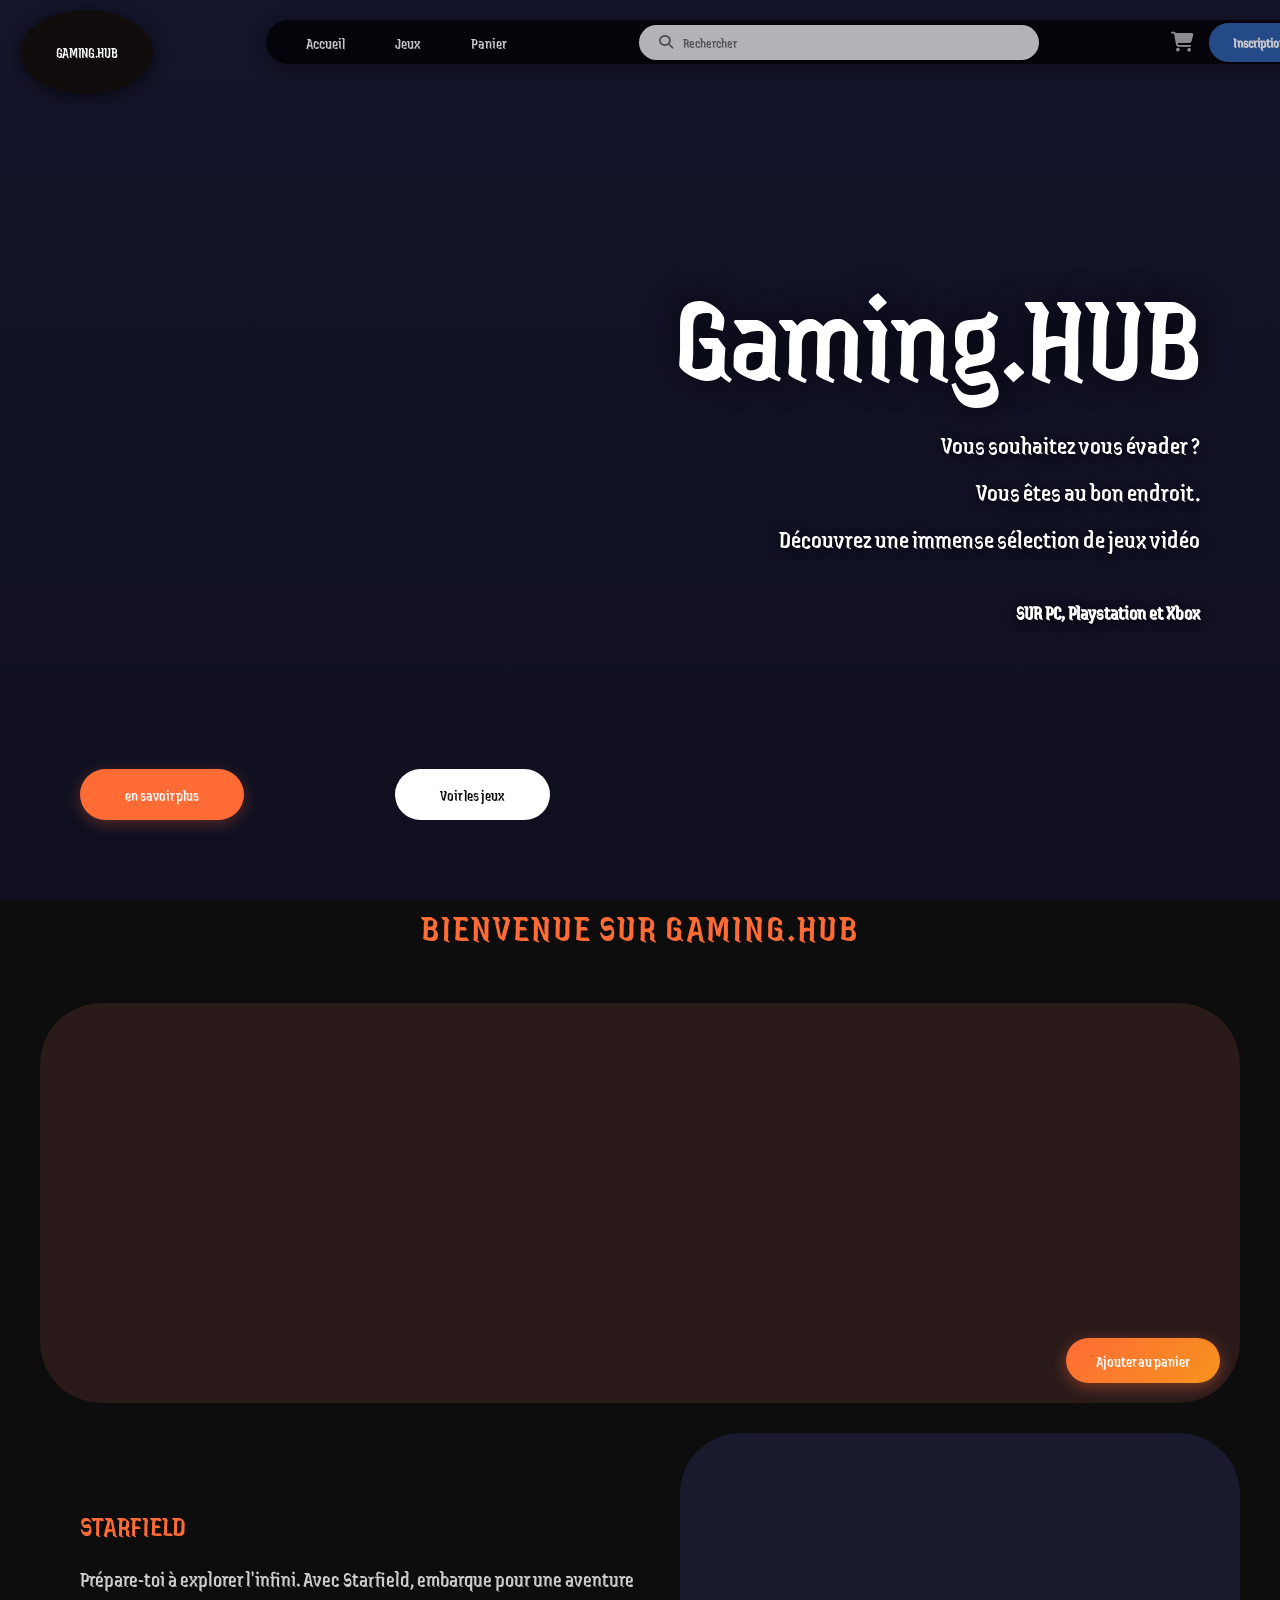
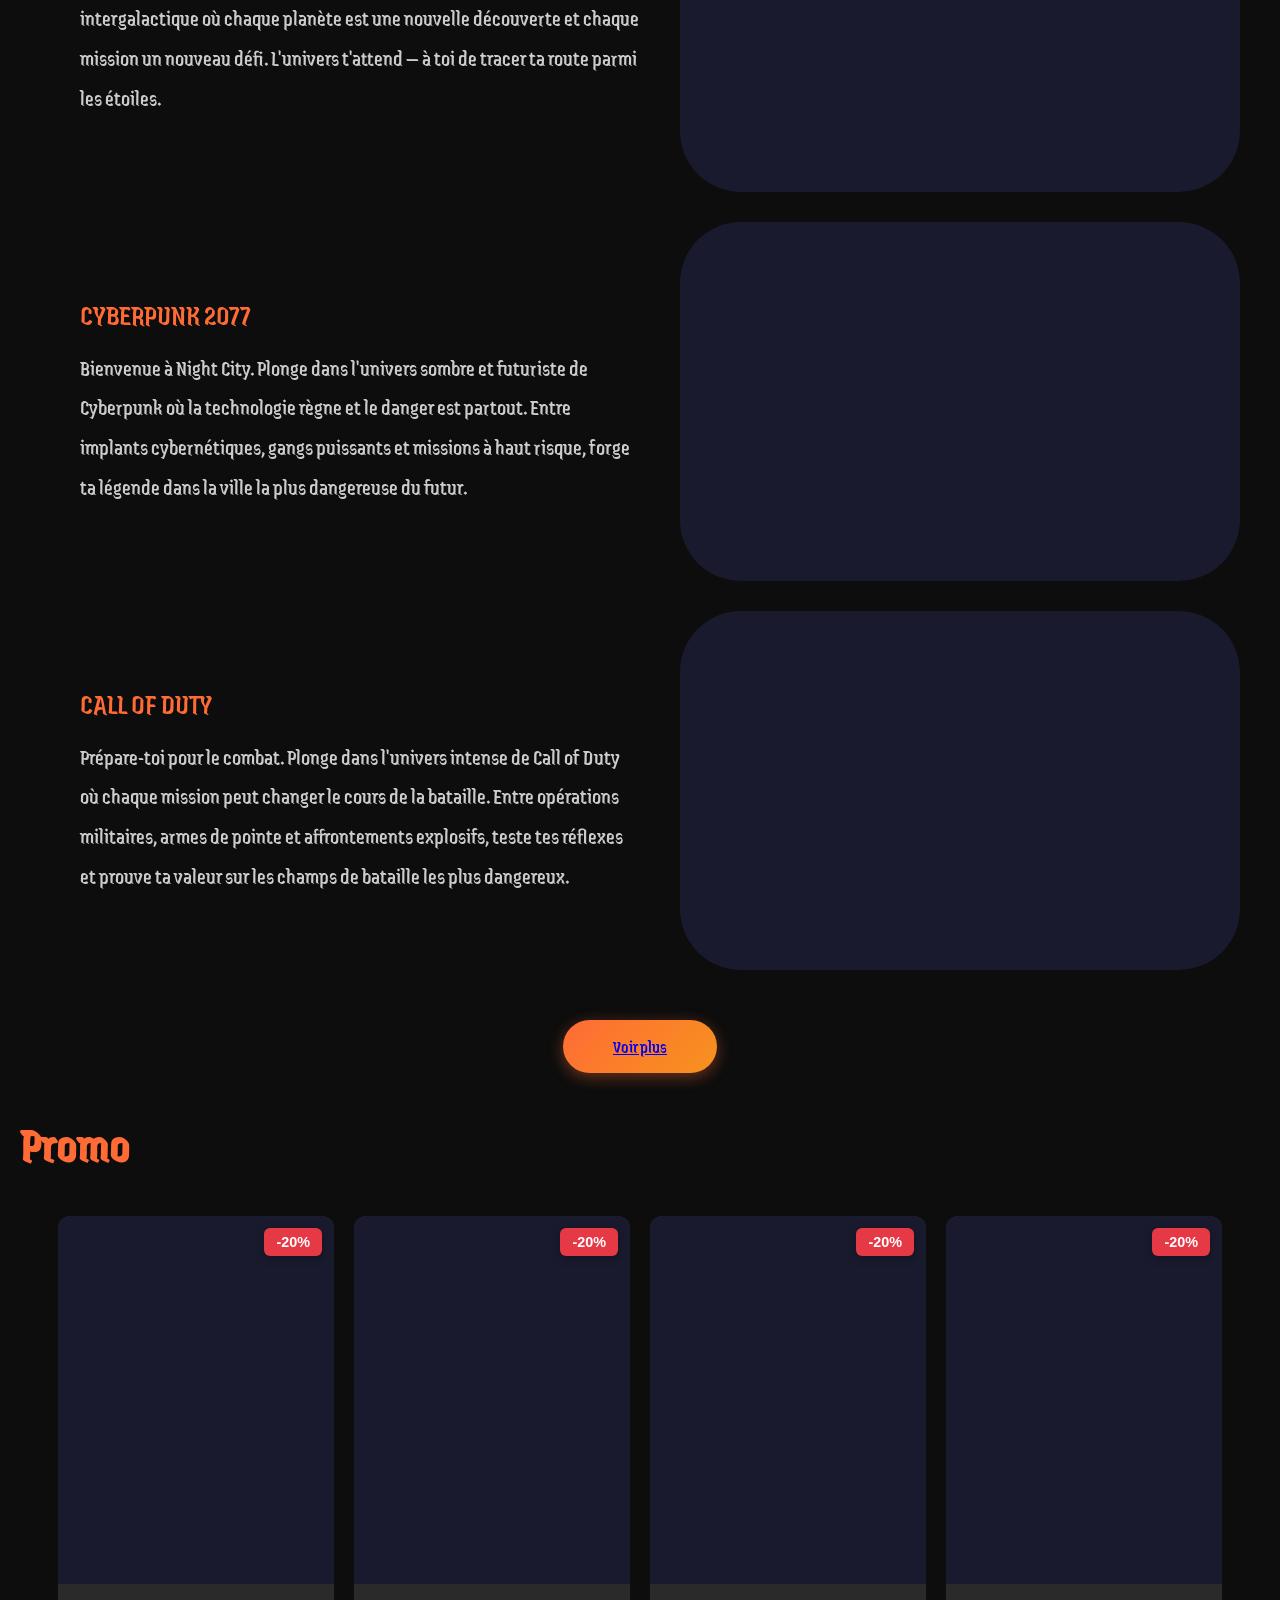
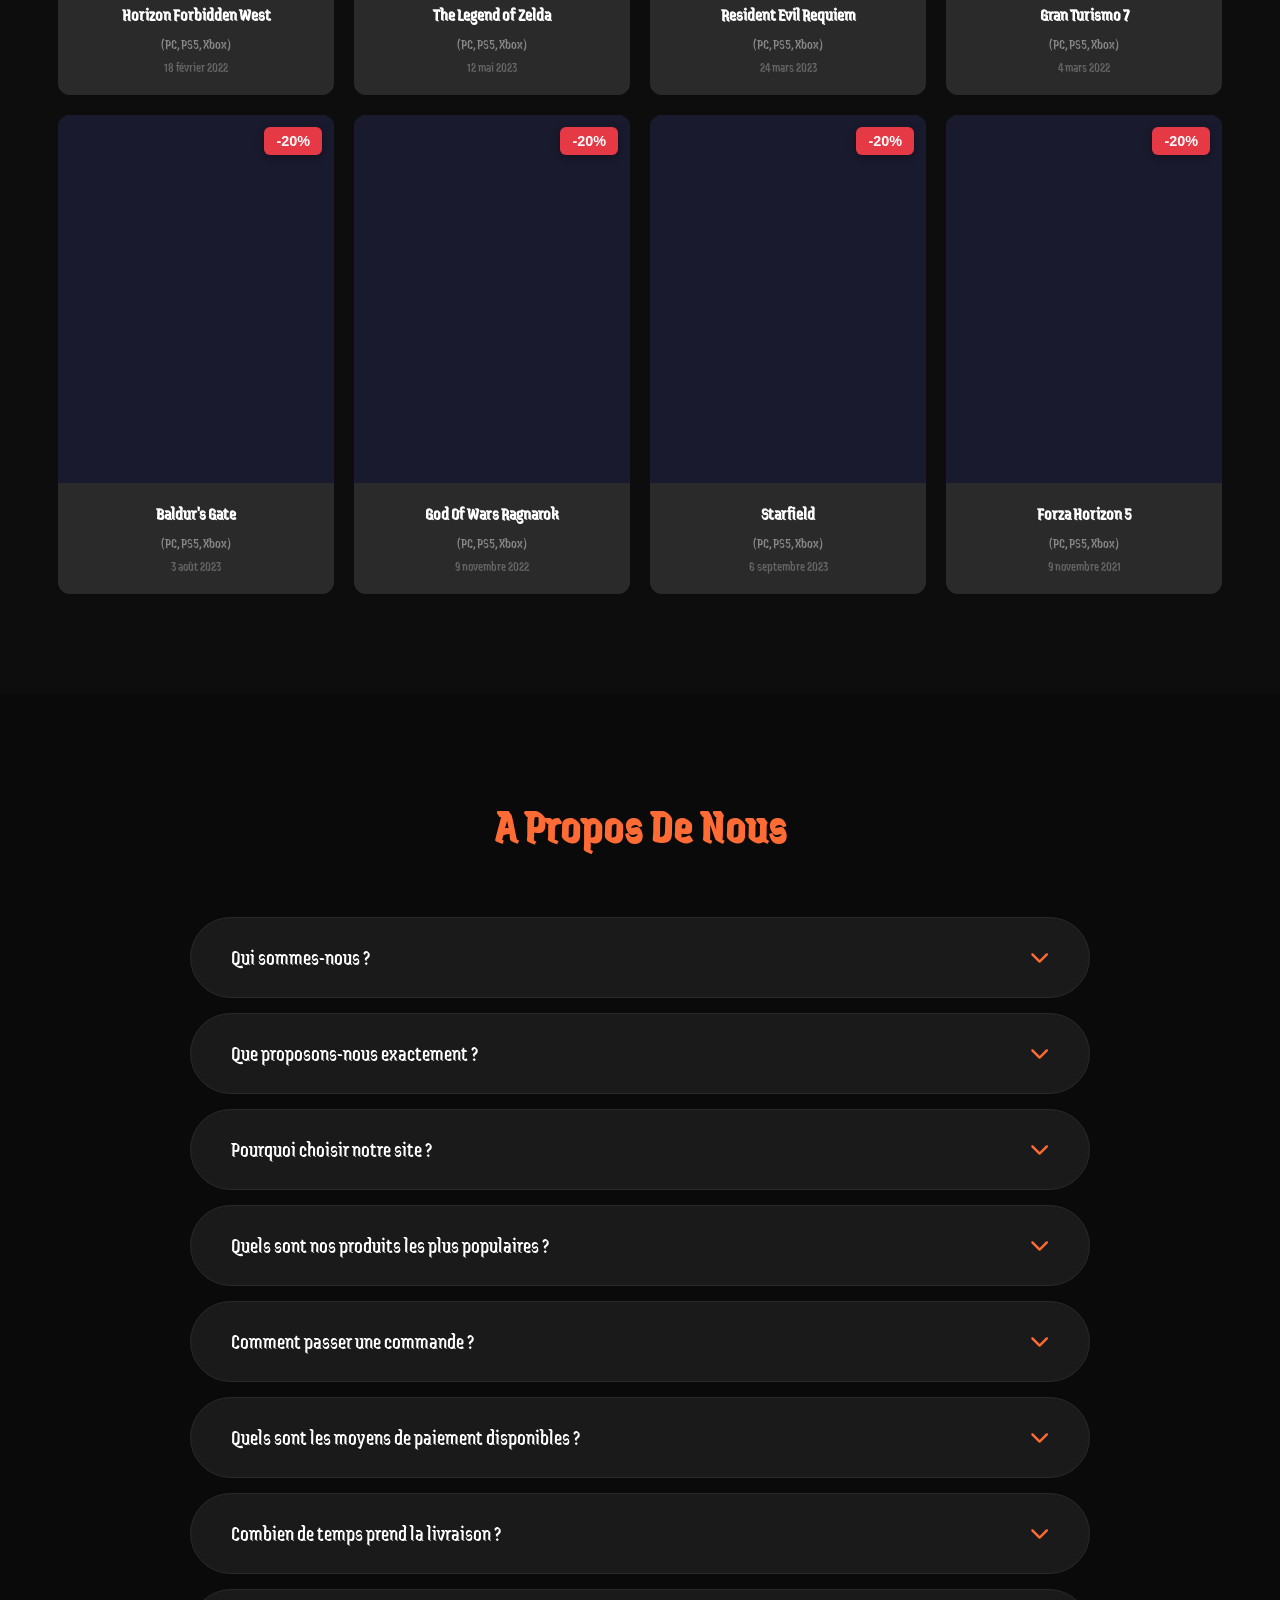
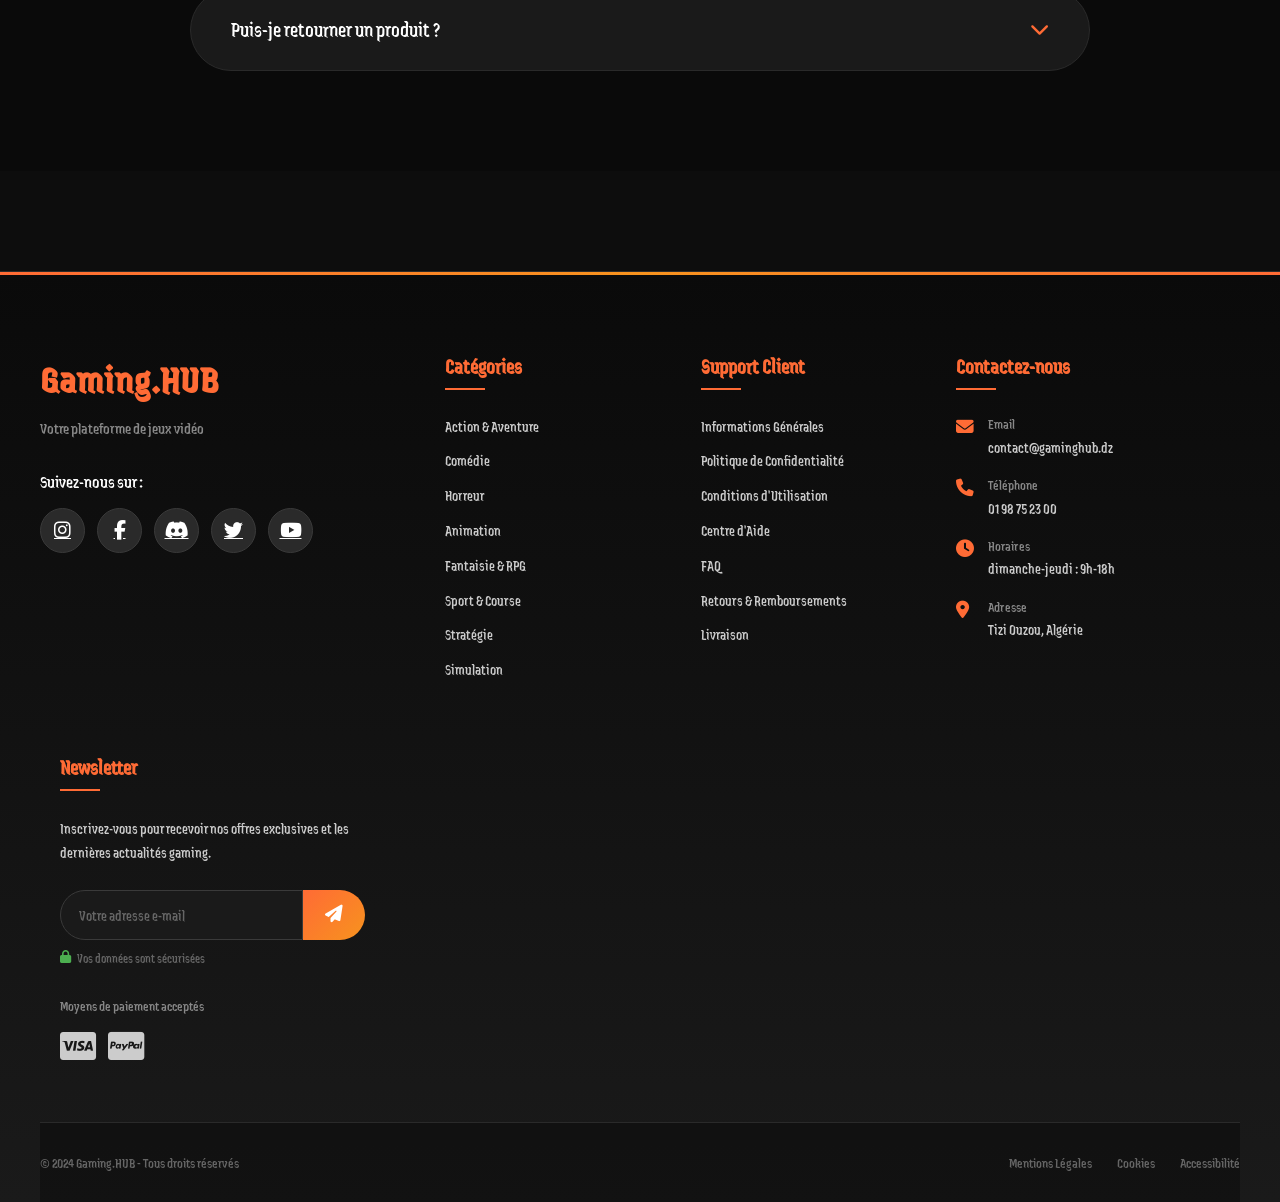
==== index.html @ 9caa6f16 "full ux design" ====
<!DOCTYPE html>
<html lang="fr">
<head>
    <meta charset="UTF-8">
    <meta name="viewport" content="width=device-width, initial-scale=1.0">
    <title>Gaming.HUB - Votre plateforme de jeux vidéo</title>
    <link rel="stylesheet" href="style/main.css">
    <link href="https://fonts.googleapis.com/css2?family=Poppins:wght@400;500;600;700&display=swap" rel="stylesheet">
    <link rel="stylesheet" href="https://cdnjs.cloudflare.com/ajax/libs/font-awesome/6.4.0/css/all.min.css">
    <link href="https://fonts.googleapis.com/css2?family=Jaini+Purva&display=swap" rel="stylesheet">
</head>
<body>

    <!-- ══ MOBILE ONLY ══ -->
    <div class="mobile-topbar">
        <div class="mob-logo">Gaming.HUB</div>
        <div class="mob-icons">
            <i class="fas fa-search" id="mob-search-toggle"></i>
            <i class="fas fa-shopping-cart" onclick="window.location.href='./content/panier.html'"></i>
            <i class="fas fa-bars" id="mob-menu-toggle"></i>
        </div>
    </div>

    <div class="mobile-search-bar" id="mobileSearchBar">
        <i class="fas fa-search"></i>
        <input type="text" placeholder="Rechercher un jeu...">
    </div>

    <div class="mob-menu-overlay" id="mobMenuOverlay"></div>
    <div class="mob-menu-drawer" id="mobMenuDrawer">
        <div class="mob-menu-header">
            <span class="mob-menu-logo">Gaming.HUB</span>
            <i class="fas fa-times" id="mob-menu-close"></i>
        </div>
        <nav class="mob-menu-nav">
            <a href="#" class="mob-menu-link active"><i class="fas fa-home"></i> Accueil</a>
            <a href="./content/jeux.html" class="mob-menu-link"><i class="fas fa-gamepad"></i> Jeux</a>
            <a href="./content/panier.html" class="mob-menu-link"><i class="fas fa-shopping-bag"></i> Panier</a>
            <div class="mob-menu-divider"></div>
            <a href="./content/connexion.html" class="mob-menu-link"><i class="fas fa-sign-in-alt"></i> Connexion</a>
            <a href="./content/inscription.html" class="mob-menu-link mob-menu-link-highlight"><i class="fas fa-user-plus"></i> Inscription</a>
        </nav>
    </div>

    <div class="mobile-bottom-bar">
        <a href="#" class="mob-tab-item active"><i class="fas fa-home"></i><span>Accueil</span></a>
        <a href="./content/jeux.html" class="mob-tab-item"><i class="fas fa-gamepad"></i><span>Jeux</span></a>
        <a href="./content/panier.html" class="mob-tab-item" style="position:relative">
            <i class="fas fa-shopping-bag"></i><div class="mob-dot"></div><span>Panier</span>
        </a>
        <a href="./content/connexion.html" class="mob-tab-item"><i class="fas fa-user"></i><span>Profil</span></a>
    </div>
    <!-- ══ FIN MOBILE ONLY ══ -->

    <!-- ══ DESKTOP (inchangé) ══ -->
    <div class="logo-circle"><span>GAMING.HUB</span></div>

    <header class="header">
        <nav class="navbar">
            <ul class="nav-links">
                <li><a href="#" class="active">Accueil</a></li>
                <li><a href="./content/jeux.html">Jeux</a></li>
                <li><a href="./content/panier.html">Panier</a></li>
            </ul>
            <div class="search-bar">
                <i class="fas fa-search"></i>
                <input type="text" placeholder="Rechercher">
            </div>
            <div class="auth-buttons">
                <i class="fas fa-shopping-cart cart-icon"></i>
                <a href="./content/inscription.html" class="btn-inscription">Inscription</a>
                <a href="./content/connexion.html" class="btn-connexion">Connexion</a>
            </div>
        </nav>
    </header>

    <!-- Hero — structure desktop inchangée, mobile géré par CSS -->
    <section class="hero">
        <div class="hero-background"></div>
        <div class="hero-overlay"></div>
        <div class="hero-content-wrapper">
            <!-- Desktop : boutons en bas à gauche -->
            <div class="hero-buttons">
                <a href="#games" class="btn-primary">en savoir plus</a>
                <a href="./content/jeux.html" class="btn-secondary">Voir les jeux</a>
            </div>
            <!-- Desktop : texte à droite -->
            <div class="hero-text-content">
                <h1 class="hero-title">Gaming.HUB</h1>
                <p class="hero-text">
                    Vous souhaitez vous évader ?<br>
                    Vous êtes au bon endroit.<br>
                    Découvrez une immense sélection de jeux vidéo<br>
                    <strong>SUR PC, Playstation et Xbox</strong>
                </p>
            </div>
        </div>
    </section>

    <!-- Section jeux featured -->
    <div class="container" id="games">
        <header><h1 class="welcome-title">Bienvenue sur Gaming.HUB</h1></header>

        <!-- Cards scroll mobile -->
        <div class="mob-games-scroll">
            <div class="mob-game-card" onclick="window.location.href='./content/jeux.html'">
                <div class="mob-game-img" data-game="rdr2"></div>
                <div class="mob-game-info">
                    <div class="mob-game-title">Red Dead II</div>
                    <div class="mob-game-meta">Action · Aventure</div>
                    <button class="mob-game-btn">+ Panier</button>
                </div>
            </div>
            <div class="mob-game-card" onclick="window.location.href='./content/jeux.html'">
                <div class="mob-game-img" data-game="starfield"></div>
                <div class="mob-game-info">
                    <div class="mob-game-title">Starfield</div>
                    <div class="mob-game-meta">RPG · Exploration</div>
                    <button class="mob-game-btn">+ Panier</button>
                </div>
            </div>
            <div class="mob-game-card" onclick="window.location.href='./content/jeux.html'">
                <div class="mob-game-img" data-game="cyberpunk"></div>
                <div class="mob-game-info">
                    <div class="mob-game-title">Cyberpunk 2077</div>
                    <div class="mob-game-meta">Action · RPG</div>
                    <button class="mob-game-btn">+ Panier</button>
                </div>
            </div>
            <div class="mob-game-card" onclick="window.location.href='./content/jeux.html'">
                <div class="mob-game-img" data-game="cod"></div>
                <div class="mob-game-info">
                    <div class="mob-game-title">Call of Duty</div>
                    <div class="mob-game-meta">FPS · Action</div>
                    <button class="mob-game-btn">+ Panier</button>
                </div>
            </div>
        </div>

        <!-- Cards desktop (inchangées) -->
        <main class="games-grid">
            <article class="game-card featured" data-game="rdr2">
                <div class="game-image" style="background: linear-gradient(135deg, #8B0000, #FF6B35); min-height: 400px;">
                    <div style="display:flex;align-items:center;justify-content:center;height:100%;color:white;font-size:24px;font-weight:bold;text-align:center;padding:20px;"></div>
                </div>
                <div class="game-overlay">
                    <button class="btn-panier">Ajouter au panier</button>
                </div>
            </article>
            <article class="game-card" data-game="starfield">
                <div class="bg-layer"></div>
                <div class="game-text-box">
                    <h2 class="game-title">Starfield</h2>
                    <p class="game-description">Prépare-toi à explorer l'infini. Avec Starfield, embarque pour une aventure intergalactique où chaque planète est une nouvelle découverte et chaque mission un nouveau défi. L'univers t'attend — à toi de tracer ta route parmi les étoiles.</p>
                </div>
                <div class="game-image"></div>
            </article>
            <article class="game-card reverse" data-game="cyberpunk">
                <div class="bg-layer"></div>
                <div class="game-image"></div>
                <div class="game-text-box">
                    <h2 class="game-title">CYBERPUNK 2077</h2>
                    <p class="game-description">Bienvenue à Night City. Plonge dans l'univers sombre et futuriste de Cyberpunk où la technologie règne et le danger est partout. Entre implants cybernétiques, gangs puissants et missions à haut risque, forge ta légende dans la ville la plus dangereuse du futur.</p>
                </div>
            </article>
            <article class="game-card" data-game="cod">
                <div class="bg-layer"></div>
                <div class="game-text-box">
                    <h2 class="game-title">CALL OF DUTY</h2>
                    <p class="game-description">Prépare-toi pour le combat. Plonge dans l'univers intense de Call of Duty où chaque mission peut changer le cours de la bataille. Entre opérations militaires, armes de pointe et affrontements explosifs, teste tes réflexes et prouve ta valeur sur les champs de bataille les plus dangereux.</p>
                </div>
                <div class="game-image"></div>
            </article>
        </main>

        <div class="see-more">
            <button class="btn-voir-plus"><a href="./content/jeux.html">Voir plus</a></button>
        </div>
    </div>

    <section class="promo-section">
        <h2 class="promo-title">Promo</h2>
        <div class="promo-grid">
            <div class="promo-card" data-promo="horizon">
                <div class="discount-badge">-20%</div>
                <div class="game-cover"></div>
                <div class="game-info"><h3 class="game-title">Horizon Forbidden West</h3><p class="game-platforms">(PC, PS5, Xbox)</p><p class="game-date">18 février 2022</p></div>
            </div>
            <div class="promo-card" data-promo="zelda">
                <div class="discount-badge">-20%</div>
                <div class="game-cover"></div>
                <div class="game-info"><h3 class="game-title">The Legend of Zelda</h3><p class="game-platforms">(PC, PS5, Xbox)</p><p class="game-date">12 mai 2023</p></div>
            </div>
            <div class="promo-card" data-promo="re">
                <div class="discount-badge">-20%</div>
                <div class="game-cover"></div>
                <div class="game-info"><h3 class="game-title">Resident Evil Requiem</h3><p class="game-platforms">(PC, PS5, Xbox)</p><p class="game-date">24 mars 2023</p></div>
            </div>
            <div class="promo-card" data-promo="gt7">
                <div class="discount-badge">-20%</div>
                <div class="game-cover"></div>
                <div class="game-info"><h3 class="game-title">Gran Turismo 7</h3><p class="game-platforms">(PC, PS5, Xbox)</p><p class="game-date">4 mars 2022</p></div>
            </div>
            <div class="promo-card" data-promo="baldurs">
                <div class="discount-badge">-20%</div>
                <div class="game-cover"></div>
                <div class="game-info"><h3 class="game-title">Baldur's Gate</h3><p class="game-platforms">(PC, PS5, Xbox)</p><p class="game-date">3 août 2023</p></div>
            </div>
            <div class="promo-card" data-promo="gow">
                <div class="discount-badge">-20%</div>
                <div class="game-cover"></div>
                <div class="game-info"><h3 class="game-title">God Of Wars Ragnarok</h3><p class="game-platforms">(PC, PS5, Xbox)</p><p class="game-date">9 novembre 2022</p></div>
            </div>
            <div class="promo-card" data-promo="starfield2">
                <div class="discount-badge">-20%</div>
                <div class="game-cover"></div>
                <div class="game-info"><h3 class="game-title">Starfield</h3><p class="game-platforms">(PC, PS5, Xbox)</p><p class="game-date">6 septembre 2023</p></div>
            </div>
            <div class="promo-card" data-promo="forza">
                <div class="discount-badge">-20%</div>
                <div class="game-cover"></div>
                <div class="game-info"><h3 class="game-title">Forza Horizon 5</h3><p class="game-platforms">(PC, PS5, Xbox)</p><p class="game-date">9 novembre 2021</p></div>
            </div>
        </div>
    </section>

    <section class="about-section">
        <div class="container">
            <h2 class="about-title">A Propos De Nous</h2>
            <div class="faq-container">
                <div class="faq-item">
                    <div class="faq-question" onclick="toggleFaq(this)"><span>Qui sommes-nous ?</span><i class="fas fa-chevron-down"></i></div>
                    <div class="faq-answer"><p>Gaming.HUB est une plateforme de référence dédiée aux passionnés de jeux vidéo. Fondée en 2020, notre équipe d'experts sélectionne pour vous les meilleurs jeux. Nous nous engageons à vous offrir une expérience d'achat exceptionnelle avec des prix compétitifs et un service client réactif.</p></div>
                </div>
                <div class="faq-item">
                    <div class="faq-question" onclick="toggleFaq(this)"><span>Que proposons-nous exactement ?</span><i class="fas fa-chevron-down"></i></div>
                    <div class="faq-answer"><p>Nous proposons une large gamme de produits gaming : jeux vidéo pour toutes les plateformes (PC, PlayStation, Xbox). Notre catalogue est mis à jour régulièrement avec les dernières sorties.</p></div>
                </div>
                <div class="faq-item">
                    <div class="faq-question" onclick="toggleFaq(this)"><span>Pourquoi choisir notre site ?</span><i class="fas fa-chevron-down"></i></div>
                    <div class="faq-answer"><p>Choisir Gaming.HUB, c'est opter pour : des prix compétitifs avec des promotions régulières, une livraison rapide et sécurisée, un service client disponible 6j/7, des conseils d'experts gaming, un système de fidélité avantageux, et une garantie satisfait ou retourné de 7 jours.</p></div>
                </div>
                <div class="faq-item">
                    <div class="faq-question" onclick="toggleFaq(this)"><span>Quels sont nos produits les plus populaires ?</span><i class="fas fa-chevron-down"></i></div>
                    <div class="faq-answer"><p>Nos best-sellers incluent : les jeux AAA comme Horizon Forbidden West, The Legend of Zelda, God of War Ragnarök. Consultez notre section "Promo" pour les offres du moment !</p></div>
                </div>
                <div class="faq-item">
                    <div class="faq-question" onclick="toggleFaq(this)"><span>Comment passer une commande ?</span><i class="fas fa-chevron-down"></i></div>
                    <div class="faq-answer"><p>Passer commande est très simple : 1) Créez un compte ou connectez-vous, 2) Parcourez notre catalogue et ajoutez les produits au panier, 3) Accédez à votre panier et cliquez sur "Commander", 4) Saisissez vos informations de livraison, 5) Choisissez votre mode de paiement, 6) Confirmez votre commande.</p></div>
                </div>
                <div class="faq-item">
                    <div class="faq-question" onclick="toggleFaq(this)"><span>Quels sont les moyens de paiement disponibles ?</span><i class="fas fa-chevron-down"></i></div>
                    <div class="faq-answer"><p>Nous proposons plusieurs moyens de paiement sécurisés : paiement en ligne par carte bancaire, paiement via PayPal, paiement à la livraison (disponible selon votre localisation).</p></div>
                </div>
                <div class="faq-item">
                    <div class="faq-question" onclick="toggleFaq(this)"><span>Combien de temps prend la livraison ?</span><i class="fas fa-chevron-down"></i></div>
                    <div class="faq-answer"><p>Livraison standard : entre 5 et 7 jours ouvrables. Livraison express : entre 2 et 3 jours ouvrables. Les délais peuvent varier légèrement en fonction de votre localisation en Algérie.</p></div>
                </div>
                <div class="faq-item">
                    <div class="faq-question" onclick="toggleFaq(this)"><span>Puis-je retourner un produit ?</span><i class="fas fa-chevron-down"></i></div>
                    <div class="faq-answer"><p>Oui, vous pouvez retourner un produit sous certaines conditions. Nous proposons un échange dans un délai de 7 jours après réception de la commande. Pour toute demande, veuillez contacter notre service client.</p></div>
                </div>
            </div>
        </div>
    </section>

    <footer class="footer">
        <div class="container">
            <div class="footer-content">
                <div class="footer-brand">
                    <h2 class="footer-logo">Gaming.HUB</h2>
                    <p class="footer-tagline">Votre plateforme de jeux vidéo</p>
                    <div class="social-section">
                        <p class="social-text">Suivez-nous sur :</p>
                        <div class="social-links">
                            <a href="#" class="social-link"><i class="fab fa-instagram"></i></a>
                            <a href="#" class="social-link"><i class="fab fa-facebook-f"></i></a>
                            <a href="#" class="social-link"><i class="fab fa-discord"></i></a>
                            <a href="#" class="social-link"><i class="fab fa-twitter"></i></a>
                            <a href="#" class="social-link"><i class="fab fa-youtube"></i></a>
                        </div>
                    </div>
                </div>
                <div class="footer-column">
                    <h3 class="footer-title">Catégories</h3>
                    <ul class="footer-links">
                        <li><a href="#">Action & Aventure</a></li>
                        <li><a href="#">Comédie</a></li>
                        <li><a href="#">Horreur</a></li>
                        <li><a href="#">Animation</a></li>
                        <li><a href="#">Fantaisie & RPG</a></li>
                        <li><a href="#">Sport & Course</a></li>
                        <li><a href="#">Stratégie</a></li>
                        <li><a href="#">Simulation</a></li>
                    </ul>
                </div>
                <div class="footer-column">
                    <h3 class="footer-title">Support Client</h3>
                    <ul class="footer-links">
                        <li><a href="#">Informations Générales</a></li>
                        <li><a href="#">Politique de Confidentialité</a></li>
                        <li><a href="#">Conditions d'Utilisation</a></li>
                        <li><a href="#">Centre d'Aide</a></li>
                        <li><a href="#">FAQ</a></li>
                        <li><a href="#">Retours & Remboursements</a></li>
                        <li><a href="#">Livraison</a></li>
                    </ul>
                </div>
                <div class="footer-column">
                    <h3 class="footer-title">Contactez-nous</h3>
                    <div class="contact-info">
                        <div class="contact-item"><i class="fas fa-envelope"></i><div><p class="contact-label">Email</p><a href="mailto:contact@gaminghub.dz">contact@gaminghub.dz</a></div></div>
                        <div class="contact-item"><i class="fas fa-phone"></i><div><p class="contact-label">Téléphone</p><a href="tel:+33198752300">01 98 75 23 00</a></div></div>
                        <div class="contact-item"><i class="fas fa-clock"></i><div><p class="contact-label">Horaires</p><p>dimanche-jeudi : 9h-18h</p></div></div>
                        <div class="contact-item"><i class="fas fa-map-marker-alt"></i><div><p class="contact-label">Adresse</p><p>Tizi Ouzou, Algérie</p></div></div>
                    </div>
                </div>
                <div class="footer-column newsletter-column">
                    <h3 class="footer-title">Newsletter</h3>
                    <p class="newsletter-text">Inscrivez-vous pour recevoir nos offres exclusives et les dernières actualités gaming.</p>
                    <form class="newsletter-form" onsubmit="handleNewsletterSubmit(event)">
                        <div class="input-group">
                            <input type="email" placeholder="Votre adresse e-mail" required class="newsletter-input">
                            <button type="submit" class="newsletter-btn"><i class="fas fa-paper-plane"></i></button>
                        </div>
                        <p class="newsletter-privacy"><i class="fas fa-lock"></i> Vos données sont sécurisées</p>
                    </form>
                    <div class="payment-methods">
                        <p class="payment-title">Moyens de paiement acceptés</p>
                        <div class="payment-icons"><i class="fab fa-cc-visa"></i><i class="fab fa-cc-paypal"></i></div>
                    </div>
                </div>
            </div>
            <div class="footer-bottom">
                <div class="footer-bottom-content">
                    <p>&copy; 2024 Gaming.HUB - Tous droits réservés</p>
                    <div class="footer-legal">
                        <a href="#">Mentions Légales</a>
                        <a href="#">Cookies</a>
                        <a href="#">Accessibilité</a>
                    </div>
                </div>
            </div>
        </div>
    </footer>

    <script src="javascript/script.js"></script>
    <script src="../javascript/panier.js"></script>
    <script>
        const searchToggle = document.getElementById('mob-search-toggle');
        const mobileSearchBar = document.getElementById('mobileSearchBar');
        if (searchToggle && mobileSearchBar) {
            searchToggle.addEventListener('click', () => {
                mobileSearchBar.classList.toggle('mob-search-visible');
                if (mobileSearchBar.classList.contains('mob-search-visible')) {
                    mobileSearchBar.querySelector('input').focus();
                }
            });
        }
        const menuToggle = document.getElementById('mob-menu-toggle');
        const menuClose  = document.getElementById('mob-menu-close');
        const drawer     = document.getElementById('mobMenuDrawer');
        const overlay    = document.getElementById('mobMenuOverlay');
        function openMenu() { drawer.classList.add('open'); overlay.classList.add('open'); document.body.style.overflow = 'hidden'; }
        function closeMenu() { drawer.classList.remove('open'); overlay.classList.remove('open'); document.body.style.overflow = ''; }
        if (menuToggle) menuToggle.addEventListener('click', openMenu);
        if (menuClose)  menuClose.addEventListener('click', closeMenu);
        if (overlay)    overlay.addEventListener('click', closeMenu);
    </script>
</body>
</html>
---- style/main.css ----
/*  RESET */
* {
    margin: 0;
    padding: 0;
    box-sizing: border-box;
}

body {
    background-color: #0d0d0d;
    color: #ffffff;
    font-family: 'Inter', sans-serif;
    overflow-x: hidden;
}

.logo-circle {
    position: fixed;
    top: 10px;
    left: 20px;
    width: 133px;
    height: 84px;
    background-color: #110D0D;
    opacity: 1;
    border-radius: 50%;
    display: flex;
    align-items: center;
    justify-content: center;
    z-index: 1001;
    box-shadow: 0 4px 15px rgba(0, 0, 0, 0.5);
    padding: 5px;
    font-family: 'Jaini Purva', cursive;
}

.logo-circle span {
    font-family: 'Jaini Purva', cursive;
    font-size: 15px;
    font-weight: 400;
    color: #ffffff;
    text-align: center;
    line-height: 1.2;
    letter-spacing: -0.3px;
    word-wrap: break-word;
}

/* HEADER */
.header {
    position: fixed;
    top: 20px;
    left: calc(20px + 133px + 113px);
    z-index: 1000;
    width: 1199px;
    max-width: calc(100% - 20px - 133px - 113px - 20px);
    font-family: 'Jaini Purva', cursive;
}

.navbar {
    display: flex;
    justify-content: space-between;
    align-items: center;
    background-color: #000000;
    opacity: 0.76;
    border-radius: 37px;
    width: 1199px;
    height: 44px;
    padding: 0 40px;
    gap: 30px;
    box-shadow: 0 4px 20px rgba(0, 0, 0, 0.5);
    font-family: 'Jaini Purva', cursive;
}

.nav-links {
    display: flex;
    list-style: none;
    gap: 50px;
    font-family: 'Jaini Purva', cursive;
}

.nav-links a {
    font-family: 'Jaini Purva', cursive;
    color: #ffffff;
    text-decoration: none;
    font-weight: 400;
    font-size: 16px;
    transition: color 0.3s;
}

.nav-links a:hover {
    color: #ff6b35;
}

.search-bar {
    display: flex;
    align-items: center;
    background: rgba(255, 255, 255, 0.9);
    border-radius: 25px;
    padding: 8px 20px;
    flex: 1;
    max-width: 400px;
    font-family: 'Jaini Purva', cursive;
}

.search-bar i {
    color: #666666;
    margin-right: 10px;
    font-size: 14px;
}

.search-bar input {
    font-family: 'Jaini Purva', cursive;
    border: none;
    background: transparent;
    color: #0a0a0a;
    font-size: 14px;
    width: 100%;
    outline: none;
}

.search-bar input::placeholder {
    color: #666666;
    font-family: 'Jaini Purva', cursive;
}

.auth-buttons {
    display: flex;
    align-items: center;
    gap: 15px;
    font-family: 'Jaini Purva', cursive;
}

.cart-icon {
    color: #ffffff;
    font-size: 20px;
    opacity: 0.7;
    cursor: pointer;
    transition: opacity 0.3s;
    position: relative;
}

.cart-icon:hover {
    opacity: 1;
}

.btn-inscription {
    font-family: 'Jaini Purva', cursive;
    padding: 10px 25px;
    border-radius: 25px;
    background: #0066ff;
    color: #ffffff;
    text-decoration: none;
    font-weight: 400;
    font-size: 14px;
    transition: all 0.3s;
    white-space: nowrap;
}

.btn-inscription:hover {
    background: #0055dd;
    transform: translateY(-2px);
}

.btn-connexion {
    font-family: 'Jaini Purva', cursive;
    padding: 10px 25px;
    border-radius: 25px;
    background: #ffffff;
    color: #0a0a0a;
    text-decoration: none;
    font-weight: 400;
    font-size: 14px;
    transition: all 0.3s;
    white-space: nowrap;
}

.btn-connexion:hover {
    background: #e0e0e0;
    transform: translateY(-2px);
}

.icon-btn {
    color: #fff;
    font-size: 18px;
    transition: color 0.3s;
}

.btn-inscription {
    background: #2b5ea7;
    color: white;
    padding: 10px 24px;
    border-radius: 50px;
    text-decoration: none;
    font-size: 14px;
    font-weight: 600;
    transition: background 0.3s;
}

/* HERO SECTION */
.hero {
    position: relative;
    height: 100vh;
    width: 100%;
    display: flex;
    align-items: center;
    overflow: hidden;
}

.hero-background {
    position: absolute;
    top: 0;
    left: 0;
    width: 100%;
    height: 100%;
    background-image: url('../images/rectange3.jpg');
    background-size: cover;
    background-position: center;
    filter: saturate(1.4);
    z-index: -2;
}

.hero-overlay {
    position: absolute;
    top: 0;
    left: 0;
    width: 100%;
    height: 100%;
    background: linear-gradient(rgba(0, 0, 0, 0.2), rgba(0, 0, 0, 0.4));
    z-index: -1;
}

body > .hero-overlay {
    display: none !important;
}

.hero-content-wrapper {
    position: relative;
    width: 100%;
    height: 100%;
    display: flex;
    flex-direction: column;
    justify-content: space-between;
    padding: 0 80px;
}

.hero-buttons {
    display: flex;
    gap: 151px;
    align-items: center;
    margin-top: auto;
    margin-bottom: 80px;
}

.hero-buttons .btn-primary {
    font-family: 'Jaini Purva', cursive;
    padding: 15px 45px;
    border-radius: 30px;
    background: #ff6b35;
    color: #ffffff;
    text-decoration: none;
    font-weight: 400;
    font-size: 16px;
    transition: all 0.3s;
    display: inline-block;
    box-shadow: 0 4px 15px rgba(255, 107, 53, 0.3);
}

.hero-buttons .btn-primary:hover {
    background: #ff5722;
    transform: translateY(-3px);
    box-shadow: 0 6px 20px rgba(255, 107, 53, 0.4);
}

.hero-buttons .btn-secondary {
    font-family: 'Jaini Purva', cursive;
    padding: 15px 45px;
    border-radius: 30px;
    background: #ffffff;
    color: #0a0a0a;
    text-decoration: none;
    font-weight: 400;
    font-size: 16px;
    transition: all 0.3s;
    display: inline-block;
}

.hero-buttons .btn-secondary:hover {
    background: #e0e0e0;
    transform: translateY(-3px);
}

.hero-text-content {
    position: absolute;
    right: 80px;
    top: 50%;
    transform: translateY(-50%);
    text-align: right;
    max-width: 650px;
}

.hero-title {
    font-family: 'Jaini Purva', cursive;
    font-size: 128px;
    font-weight: 400;
    color: #ffffff;
    margin-bottom: 25px;
    text-shadow: 0 0 30px rgba(0, 0, 0, 0.8);
    line-height: 1;
    letter-spacing: -1px;
    white-space: nowrap;
    display: inline-block;
}

.hero-text {
    font-family: 'Jaini Purva', cursive;
    font-size: 26px;
    font-weight: 400;
    color: #ffffff;
    text-shadow: 0 2px 10px rgba(0, 0, 0, 0.8);
    line-height: 1.8;
}

.hero-text strong {
    display: block;
    margin-top: 32px;
    font-size: 20px;
    font-weight: 700;
    font-family: 'Jaini Purva', cursive;
}

/* CONTAINER & GAMES SECTION */
.container {
    max-width: 1200px;
    margin: 0 auto;
    padding: 80px 20px;
}

.welcome-title {
    font-family: 'Jaini Purva', cursive;
    font-size: 2.5rem;
    font-weight: 400;
    color: #ff6b35;
    text-align: center;
    margin-bottom: 50px;
    text-transform: uppercase;
    letter-spacing: 2px;
}

.games-grid {
    display: flex;
    flex-direction: column;
    gap: 30px;
}

/* CARTES DE JEUX */
.game-card {
    display: flex;
    align-items: center;
    gap: 0;
    height: 359px;
    border-radius: 61px;
    overflow: hidden;
    transition: transform 0.3s ease, box-shadow 0.3s ease;
    position: relative;
}

.game-card:hover {
    transform: translateY(-5px);
    box-shadow: 0 10px 30px rgba(255, 107, 53, 0.3);
}

.game-card .bg-layer {
    position: absolute;
    top: 0;
    left: 0;
    width: 100%;
    height: 100%;
    background-image: var(--card-bg-image);
    background-size: cover;
    background-position: center;
    background-repeat: no-repeat;
    opacity: 0.1; 
    z-index: 1;
    border-radius: 61px;
    pointer-events: none;
}

.game-card.featured {
    flex-direction: column;
    height: auto;
    border-radius: 61px;
}

.game-card.featured .game-image {
    width: 100%;
    height: 400px;
    border-radius: 61px;
}

.game-card.featured .bg-layer {
    height: 400px;
}

.game-card.reverse {
    flex-direction: row-reverse;
}

.game-text-box {
    flex: 1;
    height: 359px;
    padding: 40px;
    display: flex;
    flex-direction: column;
    justify-content: center;
    position: relative;
    z-index: 2;
}

.game-image {
    position: relative;
    flex: 1;
    height: 359px;
    overflow: hidden;
    z-index: 2;
    border-radius: 61px;
}

.game-image img {
    width: 100%;
    height: 100%;
    object-fit: cover;
    transition: transform 0.3s ease;
    border-radius: 61px;
}

.game-card:hover .game-image img {
    transform: scale(1.05);
}

.game-title {
    font-family: 'Jaini Purva', cursive;
    font-size: 30px;
    font-weight: 400;
    color: #ff6b35;
    margin-bottom: 15px;
    text-transform: uppercase;
    line-height: 1.2;
}

.game-description {
    font-family: 'Jaini Purva', cursive;
    font-size: 22px;
    font-weight: 451;
    line-height: 1.8;
    color: #cccccc;
}

.btn-panier {
    font-family: 'Jaini Purva', cursive;
    background: linear-gradient(135deg, #ff6b35 0%, #f7931e 100%);
    color: #ffffff;
    border: none;
    padding: 12px 30px;
    border-radius: 25px;
    font-weight: 400;
    font-size: 1rem;
    cursor: pointer;
    transition: all 0.3s ease;
    box-shadow: 0 4px 15px rgba(255, 107, 53, 0.4);
    position: absolute;
    bottom: 20px;
    right: 20px;
    z-index: 10;
}

.btn-panier:hover {
    transform: translateY(-2px);
    box-shadow: 0 6px 20px rgba(255, 107, 53, 0.6);
}

.see-more {
    text-align: center;
    margin-top: 50px;
}

.btn-voir-plus {
    font-family: 'Jaini Purva', cursive;
    background: linear-gradient(135deg, #ff6b35 0%, #f7931e 100%);
    color: #ffffff;
    border: none;
    padding: 15px 50px;
    border-radius: 30px;
    font-weight: 400;
    font-size: 1.1rem;
    cursor: pointer;
    transition: all 0.3s ease;
    box-shadow: 0 4px 15px rgba(255, 107, 53, 0.4);
}

.btn-voir-plus:hover {
    transform: translateY(-3px);
    box-shadow: 0 8px 25px rgba(255, 107, 53, 0.6);
}

/* SECTION PROMO */
.promo-section {
    max-width: 1400px;
    margin: 0 auto;
    padding: 40px 20px 100px 20px;
}

.promo-title {
    font-size: 3rem;
    color: #ff6b35;
    margin-bottom: 40px;
    font-weight: 700;
    letter-spacing: 1px;
    font-family: 'Jaini Purva', cursive;
}

.promo-grid {
    display: grid;
    grid-template-columns: repeat(4, 276px);
    gap: 20px;
    justify-content: center;
}

.promo-card {
    position: relative;
    background-color: #2a2a2a;
    border-radius: 12px;
    overflow: hidden;
    transition: transform 0.3s ease, box-shadow 0.3s ease;
    cursor: pointer;
    width: 276px;
    height: auto;
    display: block;
}

.promo-card:hover {
    transform: translateY(-8px);
    box-shadow: 0 12px 30px rgba(255, 107, 53, 0.3);
}

.discount-badge {
    position: absolute;
    top: 12px;
    right: 12px;
    background-color: #e63946;
    color: white;
    padding: 6px 12px;
    border-radius: 6px;
    font-weight: 700;
    font-size: 0.9rem;
    z-index: 10;
    box-shadow: 0 2px 8px rgba(0, 0, 0, 0.3);
}

.game-cover {
    width: 276px;
    height: 368px;
    object-fit: cover;
    display: block;
    border-radius: 0;
}

.game-info {
    padding: 20px;
    text-align: center;
}

.game-info .game-title {
    font-size: 1.1rem;
    font-weight: 600;
    margin-bottom: 8px;
    color: #ffffff;
    line-height: 1.3;
    text-transform: none;
    font-family: 'Jaini Purva', cursive;
}

.game-platforms {
    font-size: 0.85rem;
    color: #888888;
    margin-bottom: 6px;
    font-family: 'Jaini Purva', cursive;
}

.game-date {
    font-size: 0.8rem;
    color: #666666;
    font-family: 'Jaini Purva', cursive;
}

/* SECTION À PROPOS / FAQ */
.about-section {
    background-color: #0a0a0a;
    padding: 100px 20px;
    font-family: 'Jaini Purva', cursive;
}

.about-title {
    font-family: 'Jaini Purva', cursive;
    font-size: 3rem;
    color: #ff6b35;
    margin-bottom: 60px;
    font-weight: 700;
    letter-spacing: 1px;
    text-align: center;
}

.faq-container {
    max-width: 900px;
    margin: 0 auto;
    display: flex;
    flex-direction: column;
    gap: 15px;
}

.faq-item {
    background-color: #1a1a1a;
    border-radius: 42px;
    overflow: hidden;
    transition: all 0.3s ease;
    border: 1px solid #2a2a2a;
}

.faq-item.active {
    background-color: #2a2a2a;
    border-color: #ff6b35;
    box-shadow: 0 8px 25px rgba(255, 107, 53, 0.2);
}

.faq-question {
    display: flex;
    justify-content: space-between;
    align-items: center;
    padding: 25px 40px;
    cursor: pointer;
    transition: all 0.3s ease;
    user-select: none;
}

.faq-question:hover {
    background-color: rgba(255, 107, 53, 0.05);
}

.faq-question span {
    font-family: 'Jaini Purva', cursive;
    font-size: 1.3rem;
    font-weight: 400;
    color: #ffffff;
    line-height: 1.4;
}

.faq-question i {
    color: #ff6b35;
    font-size: 1.2rem;
    transition: transform 0.3s ease;
    margin-left: 20px;
}

.faq-item.active .faq-question i {
    transform: rotate(180deg);
}

.faq-answer {
    max-height: 0;
    overflow: hidden;
    transition: max-height 0.4s ease, padding 0.4s ease;
    background-color: rgba(0, 0, 0, 0.2);
}

.faq-item.active .faq-answer {
    max-height: 500px;
    padding: 0 40px 30px 40px;
}

.faq-answer p {
    font-family: 'Jaini Purva', cursive;
    font-size: 1.1rem;
    line-height: 1.8;
    color: #cccccc;
    margin: 0;
    padding-top: 10px;
}

/* FOOTER */
.footer {
    background: linear-gradient(180deg, #0a0a0a 0%, #1a1a1a 100%);
    border-top: 1px solid #2a2a2a;
    padding: 80px 0 0 0;
    font-family: 'Jaini Purva', cursive;
    position: relative;
    margin-top: 100px;
}

.footer::before {
    content: '';
    position: absolute;
    top: 0;
    left: 0;
    right: 0;
    height: 3px;
    background: linear-gradient(90deg, #ff6b35, #f7931e, #ff6b35);
}

.container {
    max-width: 1400px;
    margin: 0 auto;
    padding: 0 40px;
}

.footer-content {
    display: grid;
    grid-template-columns: 1.5fr 1fr 1fr 1.5fr;
    gap: 60px;
    padding-bottom: 60px;
    border-bottom: 1px solid #2a2a2a;
}

.footer-brand {
    padding-right: 20px;
}

.footer-logo {
    font-family: 'Jaini Purva', cursive;
    font-size: 2.5rem;
    color: #ff6b35;
    margin-bottom: 10px;
    font-weight: 700;
    letter-spacing: 1px;
}

.footer-tagline {
    font-family: 'Jaini Purva', cursive;
    color: #888888;
    font-size: 1rem;
    margin-bottom: 30px;
    line-height: 1.6;
}

.social-section {
    margin-top: 30px;
}

.social-text {
    font-family: 'Jaini Purva', cursive;
    color: #ffffff;
    font-size: 1.1rem;
    margin-bottom: 15px;
    font-weight: 400;
}

.social-links {
    display: flex;
    gap: 12px;
}

.social-link {
    width: 45px;
    height: 45px;
    border-radius: 50%;
    background-color: #2a2a2a;
    display: flex;
    align-items: center;
    justify-content: center;
    color: #ffffff;
    font-size: 1.2rem;
    transition: all 0.3s ease;
    border: 1px solid #3a3a3a;
}

.social-link:hover {
    background-color: #ff6b35;
    border-color: #ff6b35;
    transform: translateY(-3px);
    box-shadow: 0 5px 15px rgba(255, 107, 53, 0.4);
}

.footer-column {
    padding: 0 10px;
}

.footer-title {
    font-family: 'Jaini Purva', cursive;
    font-size: 1.3rem;
    color: #ff6b35;
    margin-bottom: 25px;
    font-weight: 600;
    position: relative;
    padding-bottom: 10px;
}

.footer-title::after {
    content: '';
    position: absolute;
    bottom: 0;
    left: 0;
    width: 40px;
    height: 2px;
    background-color: #ff6b35;
}

.footer-links {
    list-style: none;
    padding: 0;
    margin: 0;
}

.footer-links li {
    margin-bottom: 12px;
}

.footer-links a {
    font-family: 'Jaini Purva', cursive;
    color: #cccccc;
    text-decoration: none;
    font-size: 0.95rem;
    transition: all 0.3s ease;
    display: inline-block;
    line-height: 1.5;
}

.footer-links a:hover {
    color: #ff6b35;
    transform: translateX(5px);
}

.contact-info {
    display: flex;
    flex-direction: column;
    gap: 18px;
}

.contact-item {
    display: flex;
    align-items: flex-start;
    gap: 12px;
}

.contact-item i {
    color: #ff6b35;
    font-size: 1.1rem;
    margin-top: 3px;
    width: 20px;
}

.contact-item a,
.contact-item p {
    font-family: 'Jaini Purva', cursive;
    color: #cccccc;
    text-decoration: none;
    font-size: 0.95rem;
    transition: color 0.3s ease;
    margin: 0;
    line-height: 1.4;
}

.contact-item a:hover {
    color: #ff6b35;
}

.contact-label {
    color: #888888 !important;
    font-size: 0.85rem !important;
    margin-bottom: 2px !important;
}

.newsletter-column {
    padding-left: 20px;
}

.newsletter-text {
    font-family: 'Jaini Purva', cursive;
    color: #cccccc;
    font-size: 0.95rem;
    line-height: 1.6;
    margin-bottom: 25px;
}

.newsletter-form {
    margin-bottom: 30px;
}

.input-group {
    display: flex;
    gap: 0;
    margin-bottom: 10px;
}

.newsletter-input {
    flex: 1;
    padding: 14px 18px;
    border: 1px solid #3a3a3a;
    border-radius: 30px 0 0 30px;
    background-color: #1a1a1a;
    color: #ffffff;
    font-family: 'Jaini Purva', cursive;
    font-size: 0.95rem;
    outline: none;
    transition: all 0.3s ease;
}

.newsletter-input:focus {
    border-color: #ff6b35;
    background-color: #2a2a2a;
}

.newsletter-input::placeholder {
    color: #666666;
}

.newsletter-btn {
    padding: 14px 22px;
    background: linear-gradient(135deg, #ff6b35 0%, #f7931e 100%);
    border: none;
    border-radius: 0 30px 30px 0;
    color: #ffffff;
    cursor: pointer;
    transition: all 0.3s ease;
    font-size: 1.1rem;
}

.newsletter-btn:hover {
    transform: scale(1.05);
    box-shadow: 0 5px 15px rgba(255, 107, 53, 0.4);
}

.newsletter-privacy {
    font-family: 'Jaini Purva', cursive;
    color: #666666;
    font-size: 0.8rem;
    margin: 0;
    display: flex;
    align-items: center;
    gap: 6px;
}

.newsletter-privacy i {
    color: #4CAF50;
}

.payment-methods {
    margin-top: 30px;
}

.payment-title {
    font-family: 'Jaini Purva', cursive;
    color: #888888;
    font-size: 0.9rem;
    margin-bottom: 15px;
}

.payment-icons {
    display: flex;
    gap: 12px;
    font-size: 2rem;
}

.payment-icons i {
    color: #cccccc;
    transition: all 0.3s ease;
}

.payment-icons i:hover {
    color: #ff6b35;
    transform: translateY(-2px);
}

.footer-bottom {
    padding: 30px 0;
    background-color: rgba(0, 0, 0, 0.3);
}

.footer-bottom-content {
    display: flex;
    justify-content: space-between;
    align-items: center;
    flex-wrap: wrap;
    gap: 20px;
}

.footer-bottom p {
    font-family: 'Jaini Purva', cursive;
    color: #666666;
    font-size: 0.9rem;
    margin: 0;
}

.footer-legal {
    display: flex;
    gap: 25px;
}

.footer-legal a {
    font-family: 'Jaini Purva', cursive;
    color: #666666;
    text-decoration: none;
    font-size: 0.9rem;
    transition: color 0.3s ease;
}

.footer-legal a:hover {
    color: #ff6b35;
}

/* RESPONSIVE DESKTOP */
@media (max-width: 1200px) {
    .header {
        left: 50%;
        transform: translateX(-50%);
        width: 90%;
        max-width: 1000px;
    }
    .navbar {
        width: 100%;
        padding: 10px 25px;
        gap: 20px;
    }
    .nav-links {
        gap: 30px;
    }
    .search-bar {
        max-width: 250px;
    }
    .hero-title {
        font-size: 70px;
    }
    .game-title { font-size: 40px; }
    .game-description { font-size: 26px; }
    .promo-grid {
        grid-template-columns: repeat(3, 276px);
    }
}

@media (max-width: 968px) {
    .game-card,
    .game-card.reverse {
        flex-direction: column;
        height: auto;
    }
    .game-card .bg-layer {
        height: 250px;
    }
    .game-text-box,
    .game-image {
        height: 250px;
        width: 100%;
        border-radius: 61px;
    }
    .game-title { font-size: 32px; }
    .game-description { font-size: 22px; }
    .welcome-title { font-size: 2rem; }
    .promo-grid {
        grid-template-columns: repeat(2, 276px);
    }
    .promo-title {
        font-size: 2.5rem;
    }
}

/* ════════════════════════════════════════════
   MOBILE ≤ 768px — EXACTEMENT COMME jeux.html
   ════════════════════════════════════════════ */
@media (max-width: 768px) {

    /* ── Cacher éléments desktop ── */
    .logo-circle,
    .header,
    .nav-links,
    .search-bar,
    .auth-buttons { display: none !important; }

    body {
        padding-top: 54px;
        padding-bottom: 80px;
        overflow-x: hidden;
    }

    /* ════ HERO MOBILE — IDENTIQUE À jeux.html ════ */
    .hero {
        height: 300px !important;
        margin-top: 0 !important;
        padding: 0 12px;
        background-size: cover;
        background-position: center;
        overflow: hidden;
    }

    .hero-content-wrapper {
        height: 300px !important;
        padding: 0 !important;
        align-items: flex-end !important;
        justify-content: flex-end !important;
    }

    .hero-buttons {
        flex-direction: row !important;
        gap: 8px !important;
        margin: 0 0 12px 0 !important;
        align-items: center !important;
        order: 2;
    }

    .hero-buttons .btn-primary,
    .hero-buttons .btn-secondary {
        padding: 8px 16px !important;
        font-size: 12px !important;
        border-radius: 20px !important;
        width: auto !important;
    }

    .hero-text-content {
        position: relative !important;
        right: auto !important;
        top: auto !important;
        transform: none !important;
        text-align: left !important;
        max-width: 100% !important;
        margin: 0 !important;
        padding: 0 16px 16px !important;
        order: 1;
    }

    .hero-title {
        font-size: 22px !important;
        margin-bottom: 4px !important;
        white-space: normal !important;
        line-height: 1.2 !important;
    }

    .hero-text {
        font-size: 10px !important;
        line-height: 1.4 !important;
    }

    .hero-text strong {
        margin-top: 8px !important;
        font-size: 10px !important;
        display: inline !important;
    }

    /* ════ CONTAINER & JEUX — IDENTIQUE À jeux.html ════ */
    .container {
        padding: 8px 0 24px !important;
        max-width: 100% !important;
    }

    .welcome-title {
        font-size: 16px !important;
        margin-bottom: 12px !important;
        padding: 0 12px !important;
    }

    /* Cacher les cartes desktop, afficher scroll mobile */
    .games-grid,
    .see-more { display: none !important; }

    .mob-games-scroll {
        display: flex !important;
        flex-direction: row !important;
        flex-wrap: nowrap !important;
        gap: 10px !important;
        overflow-x: auto !important;
        overflow-y: visible !important;
        -webkit-overflow-scrolling: touch;
        scrollbar-width: none;
        -ms-overflow-style: none;
        padding: 4px 12px 16px 12px !important;
        margin: 0 -12px !important;
        width: 100%;
        box-sizing: border-box;
    }

    .mob-games-scroll::-webkit-scrollbar { display: none; }

    .mob-game-card {
        flex: 0 0 115px !important;
        min-width: 115px !important;
        max-width: 115px !important;
        width: 115px !important;
        cursor: pointer;
        transform: none !important;
        display: flex;
        flex-direction: column;
    }

    .mob-game-card:hover { transform: none !important; }

    .mob-game-img {
        width: 115px !important;
        height: 158px !important;
        border-radius: 12px !important;
        background-size: cover !important;
        background-position: center top !important;
        flex-shrink: 0;
        background-color: #1a1a1a;
    }

    .mob-game-info { padding: 8px 2px; text-align: center; }
    .mob-game-title { font-size: 11px; font-weight: 600; color: #eee; margin-bottom: 3px; }
    .mob-game-meta { font-size: 10px; color: #666; }
    .mob-game-btn {
        padding: 6px 10px;
        font-size: 10px;
        border-radius: 16px;
        margin-top: 6px;
        width: 100%;
        justify-content: center;
        background: linear-gradient(135deg, #ff6b35, #f7931e);
        color: #fff;
        border: none;
        font-family: 'Jaini Purva', cursive;
        cursor: pointer;
    }

    /* Images des cartes mobile */
    .mob-game-img[data-game="rdr2"] { background-image: url('../images/Rectangle135.png') !important; }
    .mob-game-img[data-game="starfield"] { background-image: url('../images/Rectangle145.png') !important; }
    .mob-game-img[data-game="cyberpunk"] { background-image: url('../images/Rectangle137.png') !important; }
    .mob-game-img[data-game="cod"] { background-image: url('../images/Rectangle166.png') !important; }

    /* ════ PROMO — IDENTIQUE À jeux.html ════ */
    .promo-section {
        padding: 8px 0 24px !important;
        max-width: 100% !important;
    }

    .promo-title {
        font-size: 16px !important;
        margin-bottom: 12px !important;
        padding: 0 12px !important;
    }

    .promo-grid {
        display: flex !important;
        flex-direction: row !important;
        flex-wrap: nowrap !important;
        gap: 10px !important;
        overflow-x: auto !important;
        overflow-y: visible !important;
        -webkit-overflow-scrolling: touch;
        scrollbar-width: none;
        -ms-overflow-style: none;
        padding: 4px 12px 16px 12px !important;
        margin: 0 -12px !important;
        width: 100%;
        box-sizing: border-box;
        grid-template-columns: unset !important;
        justify-content: flex-start !important;
    }

    .promo-grid::-webkit-scrollbar { display: none; }

    .promo-card {
        flex: 0 0 115px !important;
        min-width: 115px !important;
        max-width: 115px !important;
        width: 115px !important;
        border-radius: 12px !important;
        transform: none !important;
        animation: none !important;
    }

    .promo-card:hover { transform: none !important; box-shadow: none !important; }

    .discount-badge {
        top: 8px !important;
        right: 8px !important;
        padding: 4px 8px !important;
        font-size: 10px !important;
        border-radius: 4px !important;
    }

    .game-cover {
        width: 115px !important;
        height: 158px !important;
        border-radius: 12px 12px 0 0 !important;
        background-size: cover !important;
        background-position: center top !important;
    }

    .promo-card[data-promo] .game-cover {
        width: 115px !important;
        height: 158px !important;
    }

    .game-info {
        padding: 8px 2px !important;
        text-align: center !important;
    }

    .game-info .game-title {
        font-size: 11px !important;
        margin-bottom: 4px !important;
    }

    .game-platforms {
        font-size: 9px !important;
        margin-bottom: 2px !important;
    }

    .game-date {
        font-size: 9px !important;
    }

    /* ════ FAQ / ABOUT — IDENTIQUE À jeux.html ════ */
    .about-section {
        padding: 24px 0 !important;
    }

    .about-title {
        font-size: 16px !important;
        margin-bottom: 16px !important;
        padding: 0 12px !important;
    }

    .faq-container {
        padding: 0 12px !important;
        gap: 8px !important;
    }

    .faq-item {
        border-radius: 20px !important;
    }

    .faq-question {
        padding: 12px 16px !important;
    }

    .faq-question span {
        font-size: 13px !important;
    }

    .faq-question i {
        font-size: 14px !important;
    }

    .faq-item.active .faq-answer {
        padding: 0 16px 12px 16px !important;
    }

    .faq-answer p {
        font-size: 12px !important;
        line-height: 1.5 !important;
    }

    /* ════ FOOTER MOBILE — IDENTIQUE À jeux.html ════ */
    .footer {
        padding: 28px 0 0 !important;
        margin-top: 20px !important;
        position: relative !important;
        z-index: 10 !important;
        width: 100% !important;
        overflow: visible !important;
    }

    .container {
        padding: 0 20px !important;
        width: 100% !important;
        box-sizing: border-box !important;
    }

    .footer-content {
        grid-template-columns: 1fr !important;
        gap: 28px !important;
        padding-bottom: 28px !important;
    }

    .footer-brand,
    .footer-column,
    .newsletter-column {
        padding: 0 !important;
        text-align: left !important;
    }

    .footer-logo {
        font-size: 1.9rem !important;
        margin-bottom: 6px !important;
    }

    .footer-tagline {
        font-size: 0.9rem !important;
        margin-bottom: 18px !important;
        color: #aaa !important;
    }

    .social-section { margin-top: 0 !important; }

    .social-text {
        font-size: 0.95rem !important;
        margin-bottom: 10px !important;
        color: #ddd !important;
    }

    .social-links {
        gap: 10px !important;
        justify-content: flex-start !important;
    }

    .social-link {
        width: 40px !important;
        height: 40px !important;
        font-size: 1.1rem !important;
    }

    .footer-title {
        font-size: 1.05rem !important;
        margin-bottom: 16px !important;
        padding-bottom: 8px !important;
    }

    .footer-title::after {
        left: 0 !important;
        transform: none !important;
        width: 28px !important;
        height: 2px !important;
    }

    .footer-links {
        display: flex !important;
        flex-direction: column !important;
        gap: 8px !important;
    }

    .footer-links a {
        font-size: 0.95rem !important;
        color: #b0b0b0 !important;
        padding: 4px 0 !important;
        display: block !important;
    }

    .footer-links a:hover {
        transform: translateX(4px) !important;
        color: #ff6b35 !important;
    }

    .contact-info {
        align-items: flex-start !important;
        gap: 12px !important;
    }

    .newsletter-text {
        font-size: 0.95rem !important;
        margin-bottom: 14px !important;
        color: #b0b0b0 !important;
    }

    .newsletter-form { margin-bottom: 0 !important; }

    .input-group {
        flex-direction: column !important;
        gap: 10px !important;
    }

    .newsletter-input {
        border-radius: 10px !important;
        margin-bottom: 0 !important;
        padding: 12px 14px !important;
        font-size: 0.95rem !important;
        width: 100% !important;
    }

    .newsletter-btn {
        border-radius: 10px !important;
        padding: 12px !important;
        width: 100% !important;
        font-size: 1rem !important;
    }

    .newsletter-privacy {
        margin-top: 10px !important;
        font-size: 0.8rem !important;
        justify-content: flex-start !important;
    }

    .payment-methods { margin-top: 20px !important; }

    .payment-title {
        font-size: 0.85rem !important;
        margin-bottom: 8px !important;
        color: #999 !important;
    }

    .payment-icons {
        justify-content: flex-start !important;
        gap: 14px !important;
        font-size: 1.5rem !important;
    }

    .footer-bottom {
        padding: 18px 0 90px !important;
    }

    .footer-bottom-content {
        flex-direction: column !important;
        align-items: center !important;
        gap: 10px !important;
        text-align: center !important;
    }

    .footer-bottom p {
        font-size: 0.85rem !important;
        color: #888 !important;
    }

    .footer-legal {
        flex-direction: row !important;
        flex-wrap: wrap !important;
        justify-content: center !important;
        gap: 14px !important;
    }

    .footer-legal a {
        font-size: 0.85rem !important;
        color: #999 !important;
    }
}

/* Animation au chargement Promo */
@keyframes fadeIn {
    from { opacity: 0; transform: translateY(20px); }
    to { opacity: 1; transform: translateY(0); }
}

.promo-card {
    animation: fadeIn 0.6s ease forwards;
}

.promo-card:nth-child(1) { animation-delay: 0.1s; }
.promo-card:nth-child(2) { animation-delay: 0.2s; }
.promo-card:nth-child(3) { animation-delay: 0.3s; }
.promo-card:nth-child(4) { animation-delay: 0.4s; }
.promo-card:nth-child(5) { animation-delay: 0.5s; }
.promo-card:nth-child(6) { animation-delay: 0.6s; }
.promo-card:nth-child(7) { animation-delay: 0.7s; }
.promo-card:nth-child(8) { animation-delay: 0.8s; }

/* Animation au survol */
@keyframes fadeInUp {
    from { opacity: 0; transform: translateY(20px); }
    to { opacity: 1; transform: translateY(0); }
}

.footer-column {
    animation: fadeInUp 0.6s ease forwards;
}

.footer-column:nth-child(1) { animation-delay: 0.1s; }
.footer-column:nth-child(2) { animation-delay: 0.2s; }
.footer-column:nth-child(3) { animation-delay: 0.3s; }
.footer-column:nth-child(4) { animation-delay: 0.4s; }

/* IMAGES DES JEUX - Desktop uniquement */
.game-card.featured[data-game="rdr2"] .game-image {
    background-image: url('../images/Rectangle135.png') !important;
    background-size: cover !important;
    background-position: center !important;
    background-repeat: no-repeat !important;
    border-radius: 61px !important;
    width: 100% !important;
    height: 400px !important;
    display: block !important;
    position: relative !important;
    z-index: 2 !important;
    background-color: #2a1a1a !important;
}

.game-card[data-game="starfield"] .game-image {
    background-image: url('../images/Rectangle145.png') !important;
    background-size: cover !important;
    background-position: center !important;
    background-repeat: no-repeat !important;
    border-radius: 61px !important;
    width: 100% !important;
    height: 359px !important;
    display: block !important;
}

.game-card.reverse[data-game="cyberpunk"] .game-image {
    background-image: url('../images/Rectangle137.png') !important;
    background-size: cover !important;
    background-position: center !important;
    background-repeat: no-repeat !important;
    border-radius: 61px !important;
    width: 100% !important;
    height: 359px !important;
    display: block !important;
}

.game-card[data-game="cod"] .game-image {
    background-image: url('../images/Rectangle166.png') !important;
    background-size: cover !important;
    background-position: center !important;
    background-repeat: no-repeat !important;
    border-radius: 61px !important;
    width: 100% !important;
    height: 359px !important;
    display: block !important;
}

/* Promo Cards - Desktop uniquement */
.promo-card[data-promo="horizon"] .game-cover {
    background-image: url('../images/HorizonForbiddenWest.jpg') !important;
    background-size: cover !important;
    background-position: center !important;
    width: 276px !important;
    height: 368px !important;
    display: block !important;
    border-radius: 12px 12px 0 0 !important;
}

.promo-card[data-promo="zelda"] .game-cover {
    background-image: url('../images/Zelda.jpg') !important;
    background-size: cover !important;
    background-position: center !important;
    width: 276px !important;
    height: 368px !important;
    display: block !important;
    border-radius: 12px 12px 0 0 !important;
}

.promo-card[data-promo="re"] .game-cover {
    background-image: url('../images/Resident%20Evil%20Requiem.jpg') !important;
    background-size: cover !important;
    background-position: center !important;
    width: 276px !important;
    height: 368px !important;
    display: block !important;
    border-radius: 12px 12px 0 0 !important;
}

.promo-card[data-promo="gt7"] .game-cover {
    background-image: url('../images/Rectangle198.png') !important;
    background-size: cover !important;
    background-position: center !important;
    width: 276px !important;
    height: 368px !important;
    display: block !important;
    border-radius: 12px 12px 0 0 !important;
}

.promo-card[data-promo="baldurs"] .game-cover {
    background-image: url('../images/Baldusgate.jpg') !important;
    background-size: cover !important;
    background-position: center !important;
    width: 276px !important;
    height: 368px !important;
    display: block !important;
    border-radius: 12px 12px 0 0 !important;
}

.promo-card[data-promo="gow"] .game-cover {
    background-image: url('../images/GodofwarRagnarok.jpg') !important;
    background-size: cover !important;
    background-position: center !important;
    width: 276px !important;
    height: 368px !important;
    display: block !important;
    border-radius: 12px 12px 0 0 !important;
}

.promo-card[data-promo="starfield2"] .game-cover {
    background-image: url('../images/Startfield.jpg') !important;
    background-size: cover !important;
    background-position: center !important;
    width: 276px !important;
    height: 368px !important;
    display: block !important;
    border-radius: 12px 12px 0 0 !important;
}

.promo-card[data-promo="forza"] .game-cover {
    background-image: url('../images/ForzaHorizon5.jpg') !important;
    background-size: cover !important;
    background-position: center !important;
    width: 276px !important;
    height: 368px !important;
    display: block !important;
    border-radius: 12px 12px 0 0 !important;
}

/* Hero Background */
.hero-background {
    background-image: url('../images/rectange3.jpg') !important;
    background-size: cover !important;
    background-position: center !important;
    filter: saturate(1.4);
}

/* Fallback si image ne charge pas */
.game-image,
.game-cover,
.hero-background,
.mob-game-img {
    background-color: #1a1a2e;
    transition: background-color 0.3s;
}

/* Hover effect */
.game-image:hover,
.game-cover:hover,
.mob-game-img:hover {
    background-color: #2a2a4a;
}
/* ════════════════════════════════════════════
   MOBILE ONLY — cachés sur desktop
   ════════════════════════════════════════════ */
.mobile-topbar,
.mobile-search-bar,
.mobile-bottom-bar,
.mob-menu-drawer,
.mob-menu-overlay,
.mob-games-scroll {
    display: none;
}

/* ════════════════════════════════════════════
   MOBILE ≤ 768px
   ════════════════════════════════════════════ */
@media (max-width: 768px) {

    /* ── Cacher desktop ── */
    .logo-circle,
    .header,
    .nav-links,
    .search-bar,
    .auth-buttons { display: none !important; }

    /* ── Cacher cards desktop ── */
    .games-grid,
    .see-more { display: none !important; }

    body {
        padding-top: 54px;
        padding-bottom: 70px;
        overflow-x: clip;
    }

    /* ════ TOPBAR ════ */
    .mobile-topbar {
        display: flex;
        align-items: center;
        justify-content: space-between;
        position: fixed;
        top: 0; left: 0; right: 0;
        z-index: 1000;
        height: 54px;
        padding: 0 16px;
        background: rgba(10,10,10,0.97);
        backdrop-filter: blur(14px);
        border-bottom: 1px solid #1e1e1e;
    }

    .mobile-topbar .mob-logo {
        font-family: 'Jaini Purva', cursive;
        font-size: 19px;
        font-weight: 700;
        color: #ff6b35;
        letter-spacing: 0.5px;
    }

    .mobile-topbar .mob-icons {
        display: flex;
        gap: 20px;
        align-items: center;
    }

    .mobile-topbar .mob-icons i {
        font-size: 20px;
        color: #fff;
        opacity: 0.85;
        cursor: pointer;
    }

    /* ════ SEARCH BAR ════ */
    .mobile-search-bar {
        display: flex;
        align-items: center;
        gap: 10px;
        position: fixed;
        top: 54px; left: 0; right: 0;
        z-index: 999;
        padding: 10px 14px;
        background: #111;
        border-bottom: 1px solid #1e1e1e;
        transform: translateY(-110%);
        transition: transform 0.3s ease;
        pointer-events: none;
    }

    .mobile-search-bar.mob-search-visible {
        transform: translateY(0);
        pointer-events: auto;
    }

    .mobile-search-bar i { color: #555; font-size: 15px; flex-shrink: 0; }

    .mobile-search-bar input {
        background: #1a1a1a;
        border: 1px solid #2a2a2a;
        border-radius: 10px;
        outline: none;
        color: #fff;
        font-size: 14px;
        font-family: 'Jaini Purva', cursive;
        width: 100%;
        padding: 9px 14px;
    }

    .mobile-search-bar input::placeholder { color: #555; }

    /* ════ OVERLAY ════ */
    .mob-menu-overlay {
        display: block;
        position: fixed;
        inset: 0;
        z-index: 1100;
        background: rgba(0,0,0,0.65);
        opacity: 0;
        pointer-events: none;
        transition: opacity 0.3s ease;
    }

    .mob-menu-overlay.open { opacity: 1; pointer-events: auto; }

    /* ════ DRAWER ════ */
    .mob-menu-drawer {
        display: flex;
        flex-direction: column;
        position: fixed;
        top: 0; right: 0;
        width: 78vw;
        max-width: 300px;
        height: 100%;
        z-index: 1200;
        background: #0f0f0f;
        border-left: 1px solid #2a2a2a;
        transform: translateX(100%);
        transition: transform 0.35s cubic-bezier(0.4,0,0.2,1);
        overflow-y: auto;
    }

    .mob-menu-drawer.open { transform: translateX(0); }

    .mob-menu-header {
        display: flex;
        align-items: center;
        justify-content: space-between;
        padding: 18px 20px;
        border-bottom: 1px solid #1e1e1e;
    }

    .mob-menu-logo {
        font-family: 'Jaini Purva', cursive;
        font-size: 20px;
        color: #ff6b35;
        font-weight: 700;
    }

    .mob-menu-header i { font-size: 20px; color: #888; cursor: pointer; padding: 4px; }

    .mob-menu-nav { display: flex; flex-direction: column; padding: 16px 0; }

    .mob-menu-link {
        display: flex;
        align-items: center;
        gap: 14px;
        padding: 15px 24px;
        color: #ccc;
        text-decoration: none;
        font-family: 'Jaini Purva', cursive;
        font-size: 17px;
        border-left: 3px solid transparent;
        transition: all 0.2s;
    }

    .mob-menu-link i { width: 20px; font-size: 17px; color: #555; transition: color 0.2s; }

    .mob-menu-link:hover,
    .mob-menu-link.active {
        color: #fff;
        background: rgba(255,107,53,0.08);
        border-left-color: #ff6b35;
    }

    .mob-menu-link:hover i,
    .mob-menu-link.active i { color: #ff6b35; }
    .mob-menu-link.active { color: #ff6b35; font-weight: 600; }

    .mob-menu-divider { height: 1px; background: #1e1e1e; margin: 12px 20px; }

    .mob-menu-link-highlight {
        color: #fff;
        background: rgba(43,94,167,0.15);
        border-left-color: #2b5ea7;
    }

    .mob-menu-link-highlight i { color: #2b5ea7; }

    /* ════ HERO — image plein écran, contenu en bas ════ */
    .hero {
        height: 300px !important;
        min-height: 0 !important;
        margin-top: 0 !important;
        position: relative !important;
        display: flex !important;
        align-items: stretch !important;
        overflow: hidden !important;
        padding: 0 12px !important;
    }

    .hero-background {
        position: absolute !important;
        inset: 0 !important;
        width: 100% !important;
        height: 100% !important;
        background-size: cover !important;
        background-position: center !important;
        z-index: 0 !important;
        filter: saturate(1.2) !important;
    }

    .hero-overlay {
        position: absolute !important;
        inset: 0 !important;
        z-index: 1 !important;
        background: linear-gradient(
            to bottom,
            rgba(0,0,0,0) 0%,
            rgba(0,0,0,0) 40%,
            rgba(10,10,20,0.75) 100%
        ) !important;
    }

    .hero-content-wrapper {
        position: relative !important;
        z-index: 2 !important;
        width: 100% !important;
        height: 300px !important;
        display: flex !important;
        flex-direction: column !important;
        justify-content: flex-end !important;
        align-items: flex-start !important;
        padding: 0 4px 16px !important;
        gap: 8px !important;
    }

    /* Texte en bas en premier */
    .hero-text-content {
        position: relative !important;
        right: auto !important;
        top: auto !important;
        transform: none !important;
        text-align: left !important;
        max-width: 100% !important;
        order: 1;
        margin: 0 !important;
    }

    .hero-title {
        font-size: 22px !important;
        white-space: normal !important;
        letter-spacing: 0 !important;
        line-height: 1.2 !important;
        margin-bottom: 4px !important;
        text-shadow: 0 2px 10px rgba(0,0,0,0.9) !important;
    }

    .hero-text {
        font-size: 11px !important;
        line-height: 1.5 !important;
        color: #ddd !important;
        text-shadow: 0 1px 6px rgba(0,0,0,0.9) !important;
    }

    .hero-text br { display: none; }

    .hero-text strong {
        font-size: 11px !important;
        margin-top: 0 !important;
        display: inline !important;
    }

    /* Boutons en bas après le texte */
    .hero-buttons {
        display: flex !important;
        flex-direction: row !important;
        gap: 8px !important;
        margin: 0 !important;
        order: 2;
        width: 100% !important;
    }

    .hero-buttons .btn-primary,
    .hero-buttons .btn-secondary {
        flex: 1 !important;
        text-align: center !important;
        padding: 8px 14px !important;
        font-size: 12px !important;
        border-radius: 20px !important;
        display: block !important;
        white-space: nowrap;
    }

    /* ════ SECTION JEUX ════ */
    .container {
        padding: 16px 0 20px !important;
        max-width: 100% !important;
    }

    .welcome-title {
        font-size: 16px !important;
        margin-bottom: 14px !important;
        padding: 0 12px !important;
        letter-spacing: 1px !important;
    }

    /* Cards scroll horizontal — identique jeux.html */
    .mob-games-scroll {
        display: flex !important;
        flex-direction: row !important;
        flex-wrap: nowrap !important;
        overflow-x: scroll !important;
        overflow-y: visible !important;
        -webkit-overflow-scrolling: touch;
        scrollbar-width: none;
        padding: 4px 12px 12px !important;
        gap: 10px !important;
        width: 100%;
        box-sizing: border-box;
    }

    .mob-games-scroll::-webkit-scrollbar { display: none; }

    .mob-game-card {
        flex: 0 0 115px !important;
        min-width: 115px !important;
        width: 115px !important;
        cursor: pointer;
        display: flex;
        flex-direction: column;
    }

    .mob-game-img {
        width: 115px !important;
        height: 158px !important;
        border-radius: 12px !important;
        background-size: cover !important;
        background-position: center top !important;
        flex-shrink: 0;
        background-color: #1a1a1a;
    }

    .mob-game-img[data-game="rdr2"]      { background-image: url('images/Rectangle135.png') !important; }
    .mob-game-img[data-game="starfield"] { background-image: url('images/Rectangle145.png') !important; }
    .mob-game-img[data-game="cyberpunk"] { background-image: url('images/Rectangle137.png') !important; }
    .mob-game-img[data-game="cod"]       { background-image: url('images/Rectangle166.png') !important; }

    .mob-game-info { padding: 8px 2px; text-align: center; }

    .mob-game-title {
        font-family: 'Jaini Purva', cursive;
        font-size: 11px;
        font-weight: 600;
        color: #eee;
        margin-bottom: 3px;
        line-height: 1.3;
    }

    .mob-game-meta { font-size: 10px; color: #666; margin-bottom: 5px; }

    .mob-game-btn {
        background: linear-gradient(135deg, #ff6b35, #f7931e);
        color: #fff;
        border: none;
        border-radius: 16px;
        padding: 5px 8px;
        font-size: 10px;
        font-family: 'Jaini Purva', cursive;
        cursor: pointer;
        width: 100%;
    }

    /* ════ PROMO ════ */
    .promo-section {
        padding: 16px 0 20px !important;
    }

    .promo-title {
        font-size: 16px !important;
        margin-bottom: 14px !important;
        padding: 0 12px !important;
    }

    .promo-grid {
        display: flex !important;
        flex-direction: row !important;
        flex-wrap: nowrap !important;
        overflow-x: scroll !important;
        overflow-y: visible !important;
        -webkit-overflow-scrolling: touch;
        scrollbar-width: none;
        padding: 4px 12px 12px !important;
        gap: 10px !important;
        grid-template-columns: unset !important;
        width: 100%;
        box-sizing: border-box;
    }

    .promo-grid::-webkit-scrollbar { display: none; }

    .promo-card {
        flex: 0 0 115px !important;
        min-width: 115px !important;
        width: 115px !important;
        border-radius: 12px !important;
        animation: none !important;
        transform: none !important;
    }

    .promo-card:hover { transform: none !important; box-shadow: none !important; }

    .game-cover {
        width: 115px !important;
        height: 158px !important;
        border-radius: 12px 12px 0 0 !important;
        background-size: cover !important;
        background-position: center top !important;
    }

    /* Surcharge tailles promo desktop */
    .promo-card[data-promo] .game-cover {
        width: 115px !important;
        height: 158px !important;
    }

    .game-info { padding: 8px 4px !important; text-align: center !important; }
    .game-info .game-title { font-size: 11px !important; margin-bottom: 3px !important; }
    .game-platforms { font-size: 9px !important; margin-bottom: 1px !important; }
    .game-date { font-size: 9px !important; }

    .discount-badge {
        top: 6px !important;
        right: 6px !important;
        padding: 3px 6px !important;
        font-size: 9px !important;
    }

    /* ════ FAQ ════ */
    .about-section { padding: 24px 14px 40px !important; }
    .about-title { font-size: 16px !important; margin-bottom: 16px !important; }
    .faq-container { gap: 8px !important; }
    .faq-item { border-radius: 16px !important; }
    .faq-question { padding: 12px 16px !important; }
    .faq-question span { font-size: 13px !important; }
    .faq-item.active .faq-answer { padding: 0 16px 12px !important; }
    .faq-answer p { font-size: 12px !important; line-height: 1.5 !important; }

    /* ════ FOOTER ════ */
    .footer { padding: 28px 0 0 !important; margin-top: 16px !important; }
    .footer .container { padding: 0 14px !important; }
    .footer-content { grid-template-columns: 1fr !important; gap: 24px !important; }
    .footer-brand, .newsletter-column { padding: 0 !important; }
    .footer-column { text-align: center !important; padding: 0 !important; }
    .footer-title::after { left: 50% !important; transform: translateX(-50%) !important; }
    .social-links, .payment-icons { justify-content: center !important; }
    .footer-links a:hover { transform: none !important; }
    .contact-info { align-items: center !important; }
    .input-group { flex-direction: column !important; }
    .newsletter-input { border-radius: 30px !important; margin-bottom: 8px !important; }
    .newsletter-btn { border-radius: 30px !important; padding: 14px !important; }
    .footer-bottom-content { flex-direction: column !important; text-align: center !important; }
    .footer-legal { flex-wrap: wrap !important; justify-content: center !important; gap: 14px !important; }
    .footer-bottom { padding-bottom: 80px !important; }

    /* ════ BOTTOM BAR ════ */
    .mobile-bottom-bar {
        display: flex;
        justify-content: space-around;
        align-items: center;
        position: fixed;
        bottom: 0; left: 0; right: 0;
        z-index: 1000;
        height: 60px;
        padding-bottom: env(safe-area-inset-bottom);
        background: #0a0a0a;
        border-top: 1px solid #1e1e1e;
    }

    .mob-tab-item {
        display: flex;
        flex-direction: column;
        align-items: center;
        gap: 3px;
        cursor: pointer;
        position: relative;
        text-decoration: none;
    }

    .mob-tab-item i { font-size: 20px; color: #3a3a3a; transition: color 0.2s; }
    .mob-tab-item.active i { color: #ff6b35; }
    .mob-tab-item span { font-size: 9px; color: #3a3a3a; font-family: 'Jaini Purva', cursive; }
    .mob-tab-item.active span { color: #ff6b35; }

    .mob-dot {
        position: absolute;
        top: 0; right: 10px;
        width: 7px; height: 7px;
        background: #ff6b35;
        border-radius: 50%;
        border: 1.5px solid #0a0a0a;
    }
}
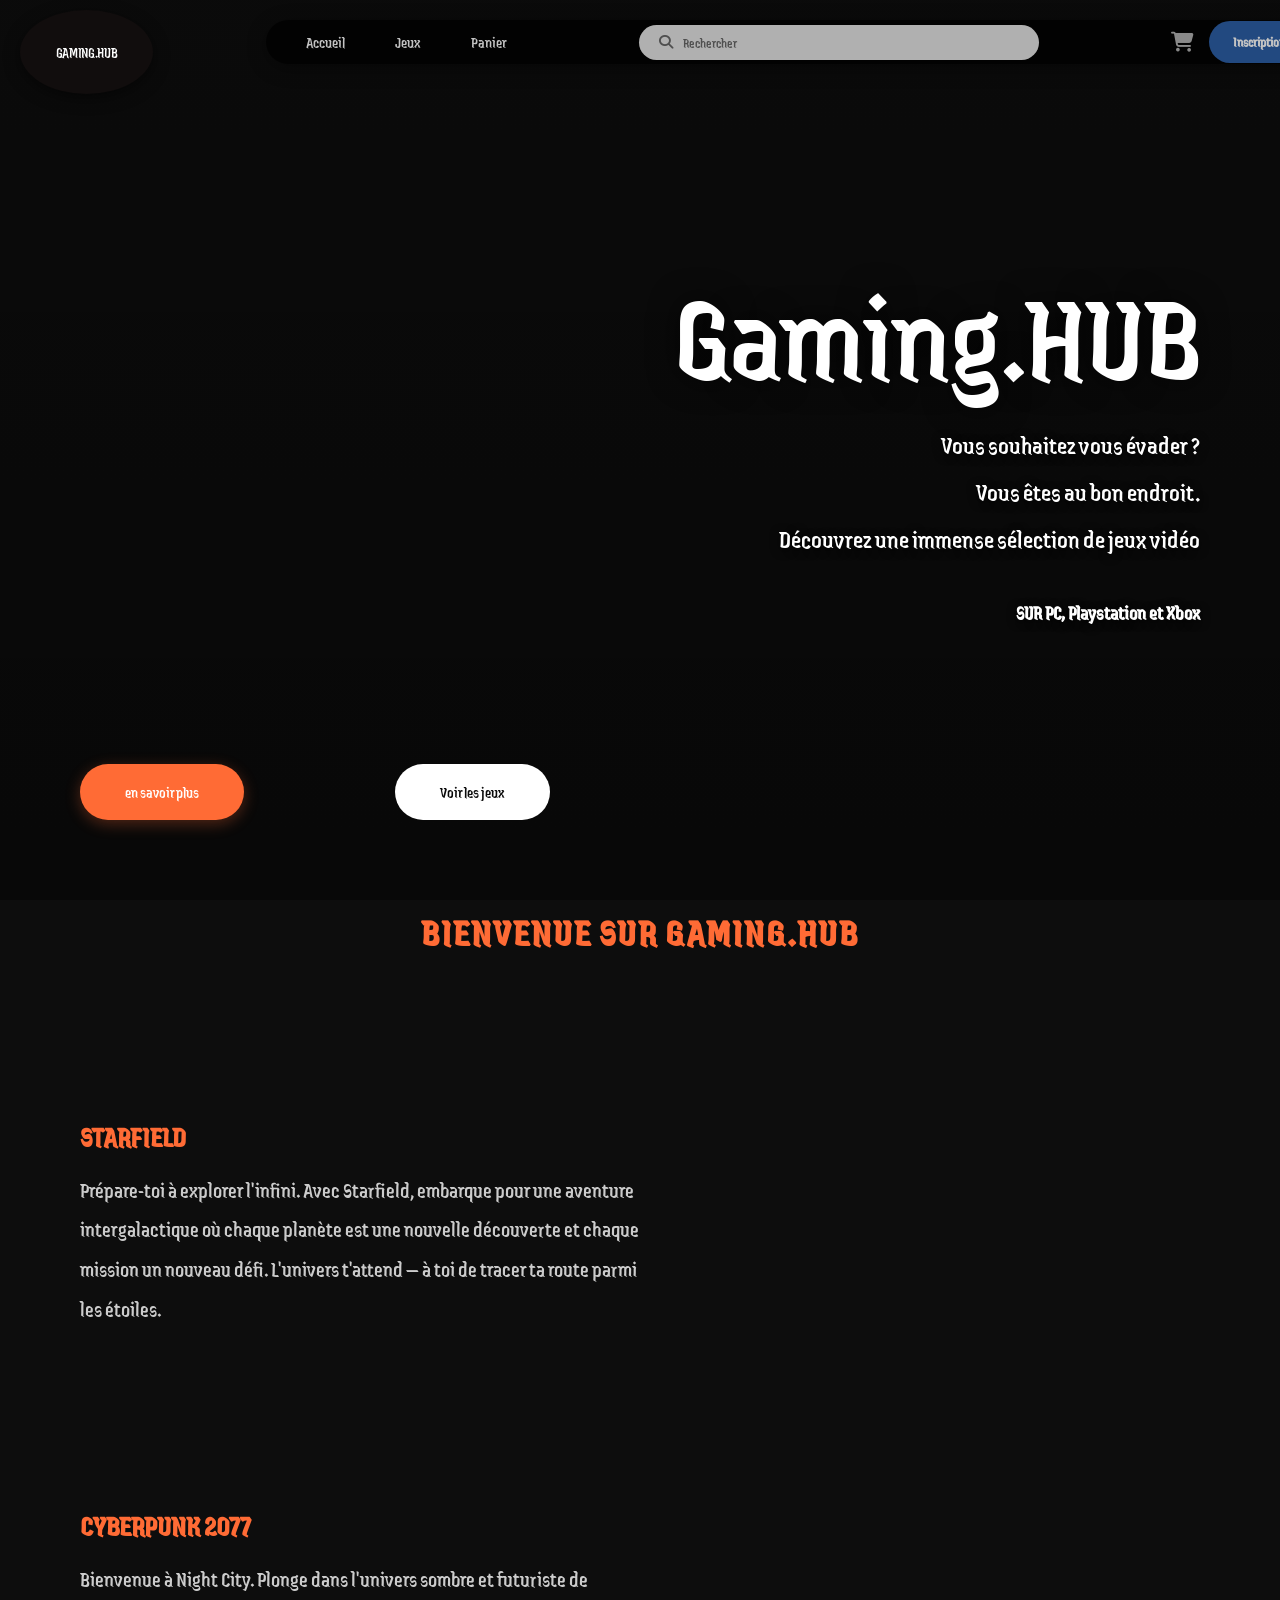
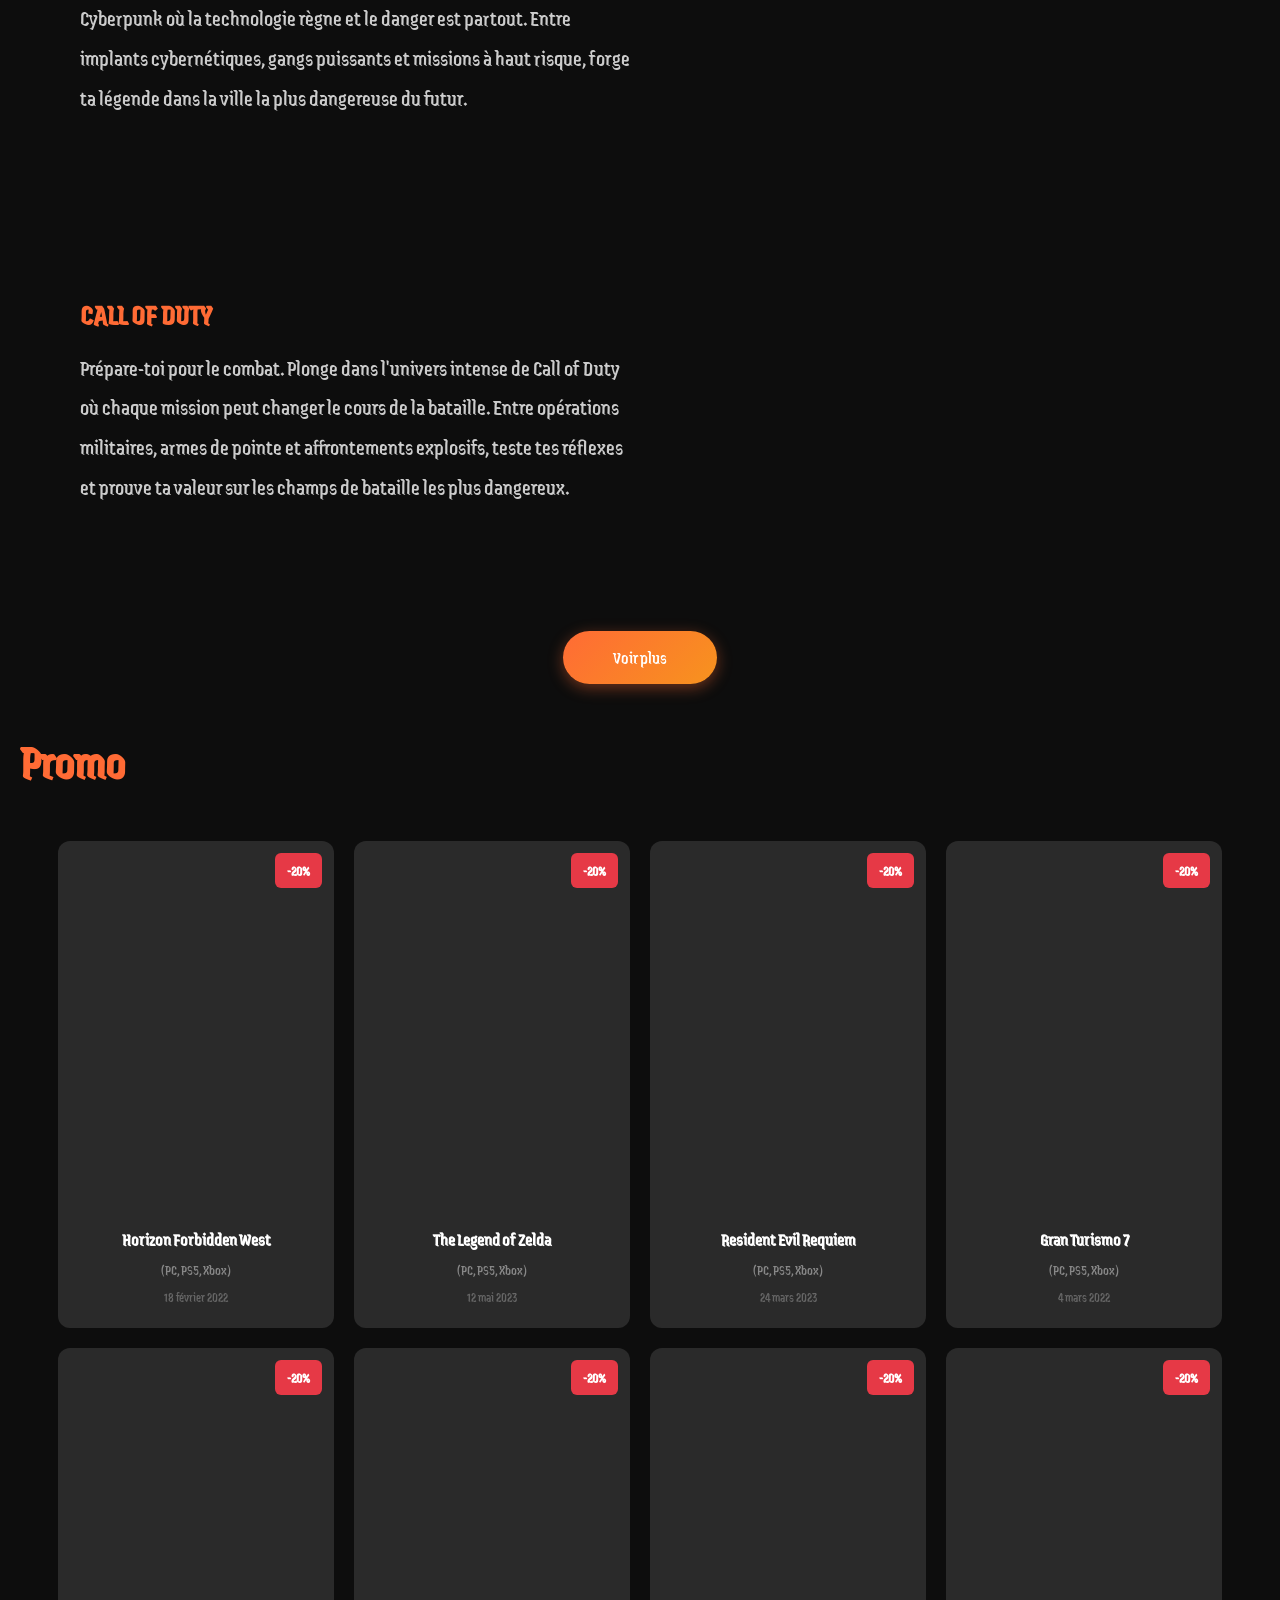
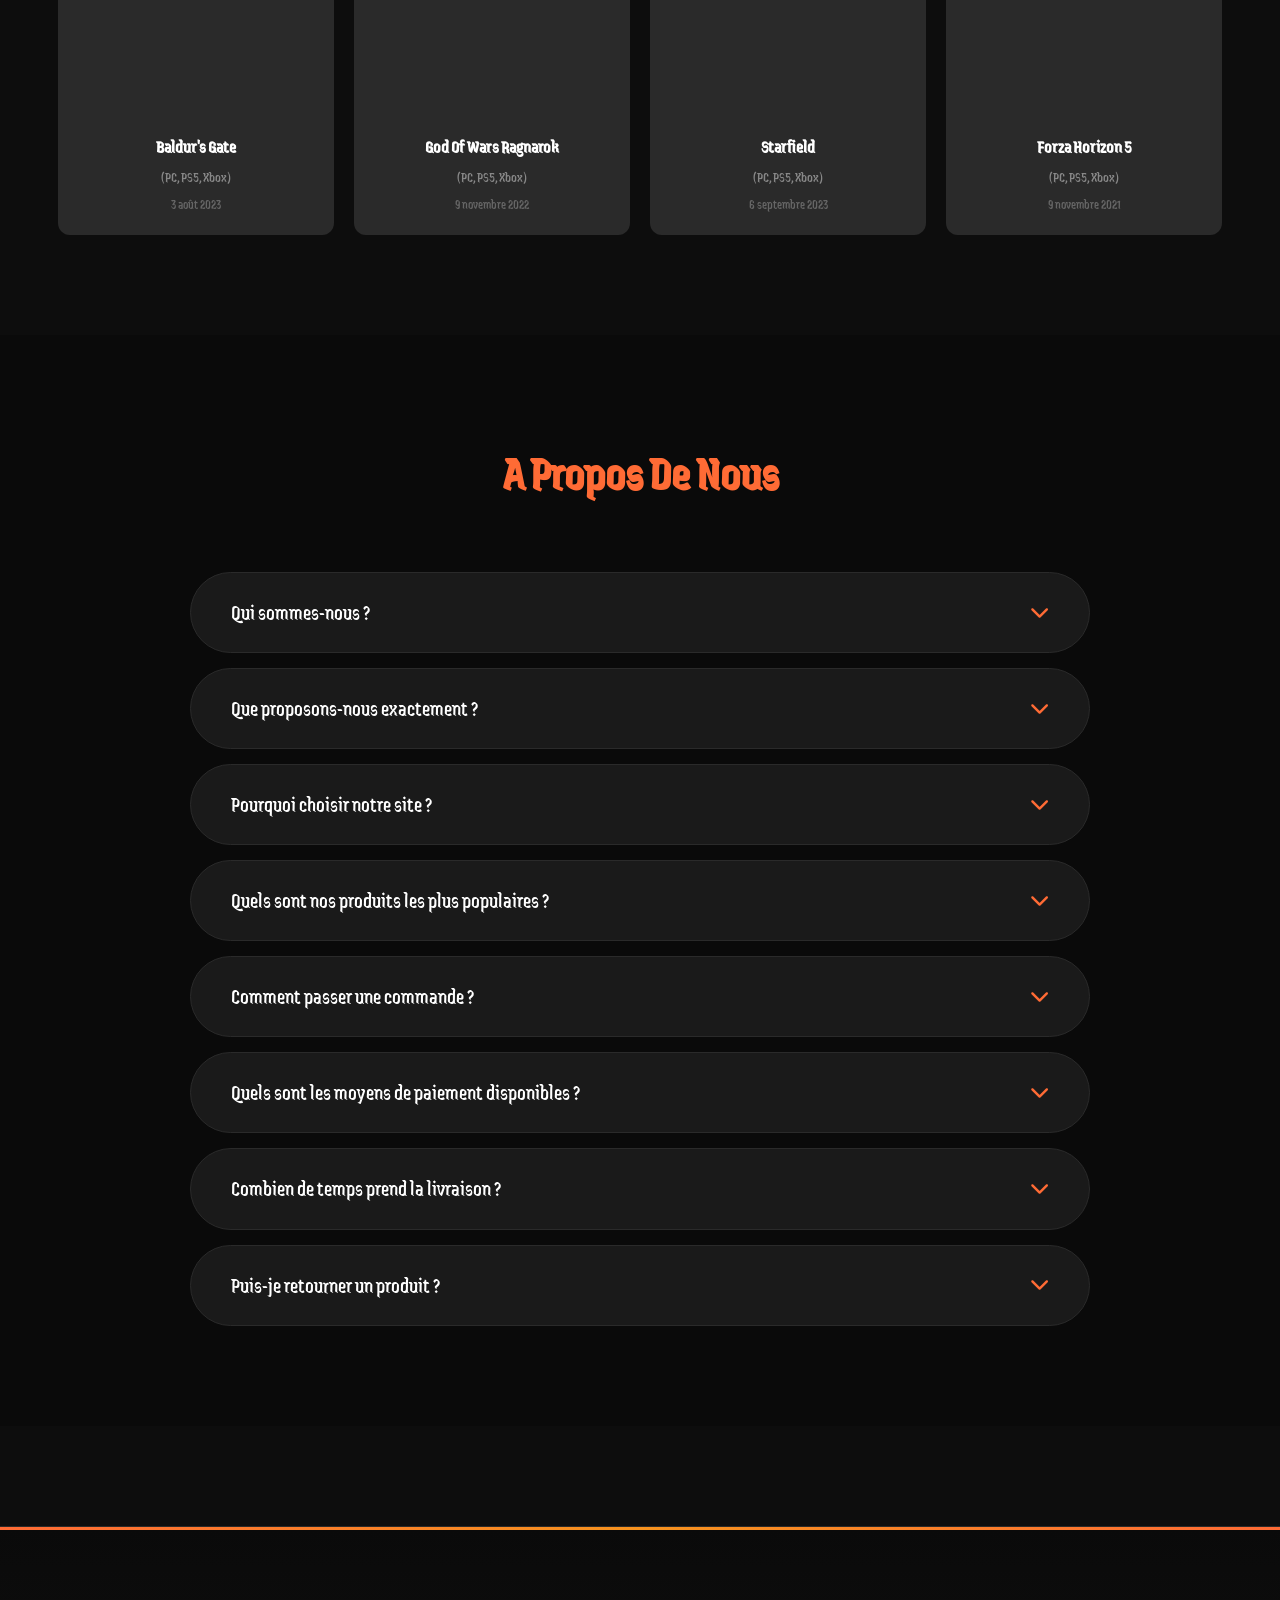
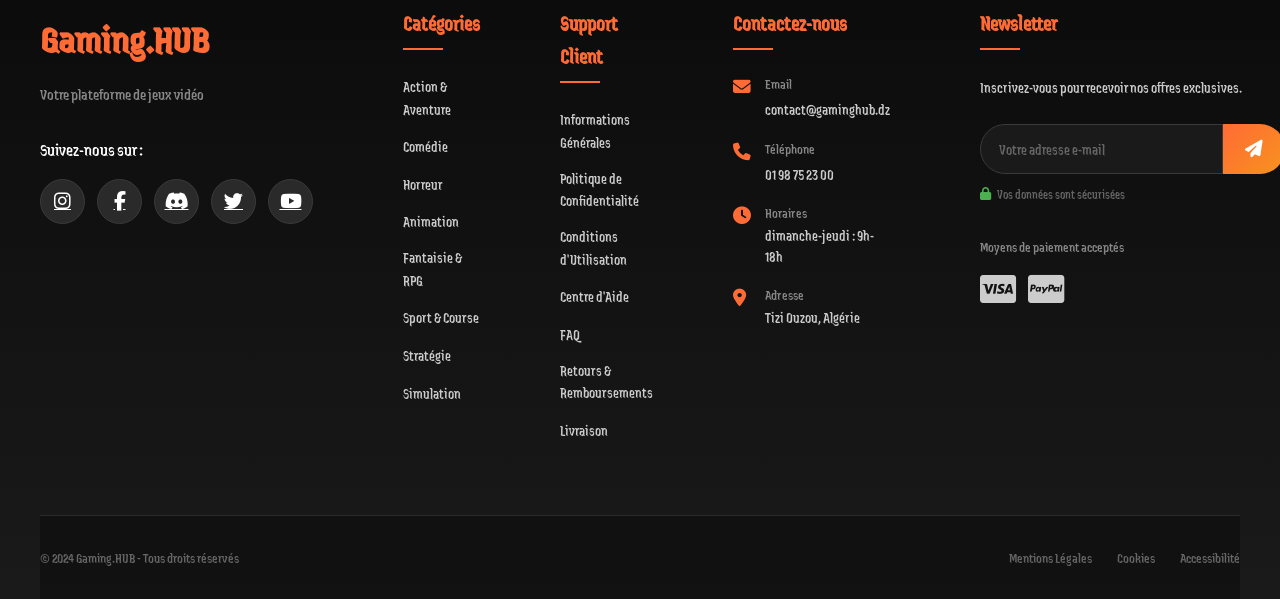
==== commit f9c43a9b: "full ux design" ====
--- a/index.html
+++ b/index.html
@@ -11,7 +11,6 @@
 </head>
 <body>
 
-    <!-- ══ MOBILE ONLY ══ -->
     <div class="mobile-topbar">
         <div class="mob-logo">Gaming.HUB</div>
         <div class="mob-icons">
@@ -50,9 +49,7 @@
         </a>
         <a href="./content/connexion.html" class="mob-tab-item"><i class="fas fa-user"></i><span>Profil</span></a>
     </div>
-    <!-- ══ FIN MOBILE ONLY ══ -->
-
-    <!-- ══ DESKTOP (inchangé) ══ -->
+
     <div class="logo-circle"><span>GAMING.HUB</span></div>
 
     <header class="header">
@@ -74,17 +71,14 @@
         </nav>
     </header>
 
-    <!-- Hero — structure desktop inchangée, mobile géré par CSS -->
     <section class="hero">
         <div class="hero-background"></div>
         <div class="hero-overlay"></div>
         <div class="hero-content-wrapper">
-            <!-- Desktop : boutons en bas à gauche -->
             <div class="hero-buttons">
                 <a href="#games" class="btn-primary">en savoir plus</a>
                 <a href="./content/jeux.html" class="btn-secondary">Voir les jeux</a>
             </div>
-            <!-- Desktop : texte à droite -->
             <div class="hero-text-content">
                 <h1 class="hero-title">Gaming.HUB</h1>
                 <p class="hero-text">
@@ -97,56 +91,16 @@
         </div>
     </section>
 
-    <!-- Section jeux featured -->
     <div class="container" id="games">
         <header><h1 class="welcome-title">Bienvenue sur Gaming.HUB</h1></header>
-
-        <!-- Cards scroll mobile -->
-        <div class="mob-games-scroll">
-            <div class="mob-game-card" onclick="window.location.href='./content/jeux.html'">
-                <div class="mob-game-img" data-game="rdr2"></div>
-                <div class="mob-game-info">
-                    <div class="mob-game-title">Red Dead II</div>
-                    <div class="mob-game-meta">Action · Aventure</div>
-                    <button class="mob-game-btn">+ Panier</button>
-                </div>
-            </div>
-            <div class="mob-game-card" onclick="window.location.href='./content/jeux.html'">
-                <div class="mob-game-img" data-game="starfield"></div>
-                <div class="mob-game-info">
-                    <div class="mob-game-title">Starfield</div>
-                    <div class="mob-game-meta">RPG · Exploration</div>
-                    <button class="mob-game-btn">+ Panier</button>
-                </div>
-            </div>
-            <div class="mob-game-card" onclick="window.location.href='./content/jeux.html'">
-                <div class="mob-game-img" data-game="cyberpunk"></div>
-                <div class="mob-game-info">
-                    <div class="mob-game-title">Cyberpunk 2077</div>
-                    <div class="mob-game-meta">Action · RPG</div>
-                    <button class="mob-game-btn">+ Panier</button>
-                </div>
-            </div>
-            <div class="mob-game-card" onclick="window.location.href='./content/jeux.html'">
-                <div class="mob-game-img" data-game="cod"></div>
-                <div class="mob-game-info">
-                    <div class="mob-game-title">Call of Duty</div>
-                    <div class="mob-game-meta">FPS · Action</div>
-                    <button class="mob-game-btn">+ Panier</button>
-                </div>
-            </div>
-        </div>
-
-        <!-- Cards desktop (inchangées) -->
         <main class="games-grid">
+
+            <!-- RDR2 — structure simplifiée pour mobile -->
             <article class="game-card featured" data-game="rdr2">
-                <div class="game-image" style="background: linear-gradient(135deg, #8B0000, #FF6B35); min-height: 400px;">
-                    <div style="display:flex;align-items:center;justify-content:center;height:100%;color:white;font-size:24px;font-weight:bold;text-align:center;padding:20px;"></div>
-                </div>
-                <div class="game-overlay">
-                    <button class="btn-panier">Ajouter au panier</button>
-                </div>
-            </article>
+                <div class="game-image"></div>
+                <button class="btn-panier">Ajouter au panier</button>
+            </article>
+
             <article class="game-card" data-game="starfield">
                 <div class="bg-layer"></div>
                 <div class="game-text-box">
@@ -155,6 +109,7 @@
                 </div>
                 <div class="game-image"></div>
             </article>
+
             <article class="game-card reverse" data-game="cyberpunk">
                 <div class="bg-layer"></div>
                 <div class="game-image"></div>
@@ -163,6 +118,7 @@
                     <p class="game-description">Bienvenue à Night City. Plonge dans l'univers sombre et futuriste de Cyberpunk où la technologie règne et le danger est partout. Entre implants cybernétiques, gangs puissants et missions à haut risque, forge ta légende dans la ville la plus dangereuse du futur.</p>
                 </div>
             </article>
+
             <article class="game-card" data-game="cod">
                 <div class="bg-layer"></div>
                 <div class="game-text-box">
@@ -171,8 +127,8 @@
                 </div>
                 <div class="game-image"></div>
             </article>
+
         </main>
-
         <div class="see-more">
             <button class="btn-voir-plus"><a href="./content/jeux.html">Voir plus</a></button>
         </div>
@@ -181,46 +137,14 @@
     <section class="promo-section">
         <h2 class="promo-title">Promo</h2>
         <div class="promo-grid">
-            <div class="promo-card" data-promo="horizon">
-                <div class="discount-badge">-20%</div>
-                <div class="game-cover"></div>
-                <div class="game-info"><h3 class="game-title">Horizon Forbidden West</h3><p class="game-platforms">(PC, PS5, Xbox)</p><p class="game-date">18 février 2022</p></div>
-            </div>
-            <div class="promo-card" data-promo="zelda">
-                <div class="discount-badge">-20%</div>
-                <div class="game-cover"></div>
-                <div class="game-info"><h3 class="game-title">The Legend of Zelda</h3><p class="game-platforms">(PC, PS5, Xbox)</p><p class="game-date">12 mai 2023</p></div>
-            </div>
-            <div class="promo-card" data-promo="re">
-                <div class="discount-badge">-20%</div>
-                <div class="game-cover"></div>
-                <div class="game-info"><h3 class="game-title">Resident Evil Requiem</h3><p class="game-platforms">(PC, PS5, Xbox)</p><p class="game-date">24 mars 2023</p></div>
-            </div>
-            <div class="promo-card" data-promo="gt7">
-                <div class="discount-badge">-20%</div>
-                <div class="game-cover"></div>
-                <div class="game-info"><h3 class="game-title">Gran Turismo 7</h3><p class="game-platforms">(PC, PS5, Xbox)</p><p class="game-date">4 mars 2022</p></div>
-            </div>
-            <div class="promo-card" data-promo="baldurs">
-                <div class="discount-badge">-20%</div>
-                <div class="game-cover"></div>
-                <div class="game-info"><h3 class="game-title">Baldur's Gate</h3><p class="game-platforms">(PC, PS5, Xbox)</p><p class="game-date">3 août 2023</p></div>
-            </div>
-            <div class="promo-card" data-promo="gow">
-                <div class="discount-badge">-20%</div>
-                <div class="game-cover"></div>
-                <div class="game-info"><h3 class="game-title">God Of Wars Ragnarok</h3><p class="game-platforms">(PC, PS5, Xbox)</p><p class="game-date">9 novembre 2022</p></div>
-            </div>
-            <div class="promo-card" data-promo="starfield2">
-                <div class="discount-badge">-20%</div>
-                <div class="game-cover"></div>
-                <div class="game-info"><h3 class="game-title">Starfield</h3><p class="game-platforms">(PC, PS5, Xbox)</p><p class="game-date">6 septembre 2023</p></div>
-            </div>
-            <div class="promo-card" data-promo="forza">
-                <div class="discount-badge">-20%</div>
-                <div class="game-cover"></div>
-                <div class="game-info"><h3 class="game-title">Forza Horizon 5</h3><p class="game-platforms">(PC, PS5, Xbox)</p><p class="game-date">9 novembre 2021</p></div>
-            </div>
+            <div class="promo-card" data-promo="horizon"><div class="discount-badge">-20%</div><div class="game-cover"></div><div class="game-info"><h3 class="game-title">Horizon Forbidden West</h3><p class="game-platforms">(PC, PS5, Xbox)</p><p class="game-date">18 février 2022</p></div></div>
+            <div class="promo-card" data-promo="zelda"><div class="discount-badge">-20%</div><div class="game-cover"></div><div class="game-info"><h3 class="game-title">The Legend of Zelda</h3><p class="game-platforms">(PC, PS5, Xbox)</p><p class="game-date">12 mai 2023</p></div></div>
+            <div class="promo-card" data-promo="re"><div class="discount-badge">-20%</div><div class="game-cover"></div><div class="game-info"><h3 class="game-title">Resident Evil Requiem</h3><p class="game-platforms">(PC, PS5, Xbox)</p><p class="game-date">24 mars 2023</p></div></div>
+            <div class="promo-card" data-promo="gt7"><div class="discount-badge">-20%</div><div class="game-cover"></div><div class="game-info"><h3 class="game-title">Gran Turismo 7</h3><p class="game-platforms">(PC, PS5, Xbox)</p><p class="game-date">4 mars 2022</p></div></div>
+            <div class="promo-card" data-promo="baldurs"><div class="discount-badge">-20%</div><div class="game-cover"></div><div class="game-info"><h3 class="game-title">Baldur's Gate</h3><p class="game-platforms">(PC, PS5, Xbox)</p><p class="game-date">3 août 2023</p></div></div>
+            <div class="promo-card" data-promo="gow"><div class="discount-badge">-20%</div><div class="game-cover"></div><div class="game-info"><h3 class="game-title">God Of Wars Ragnarok</h3><p class="game-platforms">(PC, PS5, Xbox)</p><p class="game-date">9 novembre 2022</p></div></div>
+            <div class="promo-card" data-promo="starfield2"><div class="discount-badge">-20%</div><div class="game-cover"></div><div class="game-info"><h3 class="game-title">Starfield</h3><p class="game-platforms">(PC, PS5, Xbox)</p><p class="game-date">6 septembre 2023</p></div></div>
+            <div class="promo-card" data-promo="forza"><div class="discount-badge">-20%</div><div class="game-cover"></div><div class="game-info"><h3 class="game-title">Forza Horizon 5</h3><p class="game-platforms">(PC, PS5, Xbox)</p><p class="game-date">9 novembre 2021</p></div></div>
         </div>
     </section>
 
@@ -228,38 +152,14 @@
         <div class="container">
             <h2 class="about-title">A Propos De Nous</h2>
             <div class="faq-container">
-                <div class="faq-item">
-                    <div class="faq-question" onclick="toggleFaq(this)"><span>Qui sommes-nous ?</span><i class="fas fa-chevron-down"></i></div>
-                    <div class="faq-answer"><p>Gaming.HUB est une plateforme de référence dédiée aux passionnés de jeux vidéo. Fondée en 2020, notre équipe d'experts sélectionne pour vous les meilleurs jeux. Nous nous engageons à vous offrir une expérience d'achat exceptionnelle avec des prix compétitifs et un service client réactif.</p></div>
-                </div>
-                <div class="faq-item">
-                    <div class="faq-question" onclick="toggleFaq(this)"><span>Que proposons-nous exactement ?</span><i class="fas fa-chevron-down"></i></div>
-                    <div class="faq-answer"><p>Nous proposons une large gamme de produits gaming : jeux vidéo pour toutes les plateformes (PC, PlayStation, Xbox). Notre catalogue est mis à jour régulièrement avec les dernières sorties.</p></div>
-                </div>
-                <div class="faq-item">
-                    <div class="faq-question" onclick="toggleFaq(this)"><span>Pourquoi choisir notre site ?</span><i class="fas fa-chevron-down"></i></div>
-                    <div class="faq-answer"><p>Choisir Gaming.HUB, c'est opter pour : des prix compétitifs avec des promotions régulières, une livraison rapide et sécurisée, un service client disponible 6j/7, des conseils d'experts gaming, un système de fidélité avantageux, et une garantie satisfait ou retourné de 7 jours.</p></div>
-                </div>
-                <div class="faq-item">
-                    <div class="faq-question" onclick="toggleFaq(this)"><span>Quels sont nos produits les plus populaires ?</span><i class="fas fa-chevron-down"></i></div>
-                    <div class="faq-answer"><p>Nos best-sellers incluent : les jeux AAA comme Horizon Forbidden West, The Legend of Zelda, God of War Ragnarök. Consultez notre section "Promo" pour les offres du moment !</p></div>
-                </div>
-                <div class="faq-item">
-                    <div class="faq-question" onclick="toggleFaq(this)"><span>Comment passer une commande ?</span><i class="fas fa-chevron-down"></i></div>
-                    <div class="faq-answer"><p>Passer commande est très simple : 1) Créez un compte ou connectez-vous, 2) Parcourez notre catalogue et ajoutez les produits au panier, 3) Accédez à votre panier et cliquez sur "Commander", 4) Saisissez vos informations de livraison, 5) Choisissez votre mode de paiement, 6) Confirmez votre commande.</p></div>
-                </div>
-                <div class="faq-item">
-                    <div class="faq-question" onclick="toggleFaq(this)"><span>Quels sont les moyens de paiement disponibles ?</span><i class="fas fa-chevron-down"></i></div>
-                    <div class="faq-answer"><p>Nous proposons plusieurs moyens de paiement sécurisés : paiement en ligne par carte bancaire, paiement via PayPal, paiement à la livraison (disponible selon votre localisation).</p></div>
-                </div>
-                <div class="faq-item">
-                    <div class="faq-question" onclick="toggleFaq(this)"><span>Combien de temps prend la livraison ?</span><i class="fas fa-chevron-down"></i></div>
-                    <div class="faq-answer"><p>Livraison standard : entre 5 et 7 jours ouvrables. Livraison express : entre 2 et 3 jours ouvrables. Les délais peuvent varier légèrement en fonction de votre localisation en Algérie.</p></div>
-                </div>
-                <div class="faq-item">
-                    <div class="faq-question" onclick="toggleFaq(this)"><span>Puis-je retourner un produit ?</span><i class="fas fa-chevron-down"></i></div>
-                    <div class="faq-answer"><p>Oui, vous pouvez retourner un produit sous certaines conditions. Nous proposons un échange dans un délai de 7 jours après réception de la commande. Pour toute demande, veuillez contacter notre service client.</p></div>
-                </div>
+                <div class="faq-item"><div class="faq-question" onclick="toggleFaq(this)"><span>Qui sommes-nous ?</span><i class="fas fa-chevron-down"></i></div><div class="faq-answer"><p>Gaming.HUB est une plateforme de référence dédiée aux passionnés de jeux vidéo. Fondée en 2020, notre équipe d'experts sélectionne pour vous les meilleurs jeux.</p></div></div>
+                <div class="faq-item"><div class="faq-question" onclick="toggleFaq(this)"><span>Que proposons-nous exactement ?</span><i class="fas fa-chevron-down"></i></div><div class="faq-answer"><p>Jeux vidéo pour toutes les plateformes (PC, PlayStation, Xbox). Notre catalogue est mis à jour régulièrement avec les dernières sorties.</p></div></div>
+                <div class="faq-item"><div class="faq-question" onclick="toggleFaq(this)"><span>Pourquoi choisir notre site ?</span><i class="fas fa-chevron-down"></i></div><div class="faq-answer"><p>Des prix compétitifs, une livraison rapide, un service client disponible 6j/7 et une garantie satisfait ou retourné de 7 jours.</p></div></div>
+                <div class="faq-item"><div class="faq-question" onclick="toggleFaq(this)"><span>Quels sont nos produits les plus populaires ?</span><i class="fas fa-chevron-down"></i></div><div class="faq-answer"><p>Horizon Forbidden West, The Legend of Zelda, God of War Ragnarök. Consultez notre section "Promo" !</p></div></div>
+                <div class="faq-item"><div class="faq-question" onclick="toggleFaq(this)"><span>Comment passer une commande ?</span><i class="fas fa-chevron-down"></i></div><div class="faq-answer"><p>Créez un compte, ajoutez au panier, choisissez la livraison et confirmez. Email de confirmation immédiat.</p></div></div>
+                <div class="faq-item"><div class="faq-question" onclick="toggleFaq(this)"><span>Quels sont les moyens de paiement disponibles ?</span><i class="fas fa-chevron-down"></i></div><div class="faq-answer"><p>Carte bancaire, PayPal, et paiement à la livraison selon votre localisation.</p></div></div>
+                <div class="faq-item"><div class="faq-question" onclick="toggleFaq(this)"><span>Combien de temps prend la livraison ?</span><i class="fas fa-chevron-down"></i></div><div class="faq-answer"><p>Standard : 5-7 jours. Express : 2-3 jours ouvrables.</p></div></div>
+                <div class="faq-item"><div class="faq-question" onclick="toggleFaq(this)"><span>Puis-je retourner un produit ?</span><i class="fas fa-chevron-down"></i></div><div class="faq-answer"><p>Échange possible dans un délai de 7 jours après réception.</p></div></div>
             </div>
         </div>
     </section>
@@ -317,7 +217,7 @@
                 </div>
                 <div class="footer-column newsletter-column">
                     <h3 class="footer-title">Newsletter</h3>
-                    <p class="newsletter-text">Inscrivez-vous pour recevoir nos offres exclusives et les dernières actualités gaming.</p>
+                    <p class="newsletter-text">Inscrivez-vous pour recevoir nos offres exclusives.</p>
                     <form class="newsletter-form" onsubmit="handleNewsletterSubmit(event)">
                         <div class="input-group">
                             <input type="email" placeholder="Votre adresse e-mail" required class="newsletter-input">
--- a/style/main.css
+++ b/style/main.css
@@ -8,1522 +8,594 @@
 body {
     background-color: #0d0d0d;
     color: #ffffff;
-    font-family: 'Inter', sans-serif;
+    font-family: 'Jaini Purva', cursive;
+    line-height: 1.6;
     overflow-x: hidden;
 }
 
 .logo-circle {
-    position: fixed;
-    top: 10px;
-    left: 20px;
-    width: 133px;
-    height: 84px;
+    position: fixed; top: 10px; left: 20px;
+    width: 133px; height: 84px;
     background-color: #110D0D;
-    opacity: 1;
     border-radius: 50%;
-    display: flex;
-    align-items: center;
-    justify-content: center;
-    z-index: 1001;
-    box-shadow: 0 4px 15px rgba(0, 0, 0, 0.5);
-    padding: 5px;
-    font-family: 'Jaini Purva', cursive;
+    display: flex; align-items: center; justify-content: center;
+    z-index: 1001; box-shadow: 0 4px 15px rgba(0,0,0,0.5); padding: 5px;
 }
 
 .logo-circle span {
     font-family: 'Jaini Purva', cursive;
-    font-size: 15px;
-    font-weight: 400;
-    color: #ffffff;
-    text-align: center;
-    line-height: 1.2;
-    letter-spacing: -0.3px;
-    word-wrap: break-word;
-}
-
-/* HEADER */
+    font-size: 15px; color: #fff; text-align: center;
+    line-height: 1.2; letter-spacing: -0.3px; word-wrap: break-word;
+}
+
 .header {
-    position: fixed;
-    top: 20px;
+    position: fixed; top: 20px;
     left: calc(20px + 133px + 113px);
-    z-index: 1000;
-    width: 1199px;
+    z-index: 1000; width: 1199px;
     max-width: calc(100% - 20px - 133px - 113px - 20px);
-    font-family: 'Jaini Purva', cursive;
 }
 
 .navbar {
-    display: flex;
-    justify-content: space-between;
-    align-items: center;
-    background-color: #000000;
-    opacity: 0.76;
-    border-radius: 37px;
-    width: 1199px;
-    height: 44px;
-    padding: 0 40px;
-    gap: 30px;
-    box-shadow: 0 4px 20px rgba(0, 0, 0, 0.5);
-    font-family: 'Jaini Purva', cursive;
-}
-
-.nav-links {
-    display: flex;
-    list-style: none;
-    gap: 50px;
-    font-family: 'Jaini Purva', cursive;
-}
+    display: flex; justify-content: space-between; align-items: center;
+    background-color: #000; opacity: 0.76;
+    border-radius: 37px; width: 1199px; height: 44px;
+    padding: 0 40px; gap: 30px;
+    box-shadow: 0 4px 20px rgba(0,0,0,0.5);
+}
+
+.nav-links { display: flex; list-style: none; gap: 50px; }
 
 .nav-links a {
     font-family: 'Jaini Purva', cursive;
-    color: #ffffff;
-    text-decoration: none;
-    font-weight: 400;
-    font-size: 16px;
-    transition: color 0.3s;
-}
-
-.nav-links a:hover {
-    color: #ff6b35;
-}
+    color: #fff; text-decoration: none;
+    font-size: 16px; transition: color 0.3s;
+}
+
+.nav-links a:hover { color: #ff6b35; }
 
 .search-bar {
-    display: flex;
-    align-items: center;
-    background: rgba(255, 255, 255, 0.9);
-    border-radius: 25px;
-    padding: 8px 20px;
-    flex: 1;
-    max-width: 400px;
-    font-family: 'Jaini Purva', cursive;
-}
-
-.search-bar i {
-    color: #666666;
-    margin-right: 10px;
-    font-size: 14px;
-}
+    display: flex; align-items: center;
+    background: rgba(255,255,255,0.9);
+    border-radius: 25px; padding: 8px 20px;
+    flex: 1; max-width: 400px;
+}
+
+.search-bar i { color: #666; margin-right: 10px; font-size: 14px; }
 
 .search-bar input {
     font-family: 'Jaini Purva', cursive;
-    border: none;
-    background: transparent;
-    color: #0a0a0a;
-    font-size: 14px;
-    width: 100%;
-    outline: none;
-}
-
-.search-bar input::placeholder {
-    color: #666666;
-    font-family: 'Jaini Purva', cursive;
-}
-
-.auth-buttons {
-    display: flex;
-    align-items: center;
-    gap: 15px;
-    font-family: 'Jaini Purva', cursive;
-}
-
-.cart-icon {
-    color: #ffffff;
-    font-size: 20px;
-    opacity: 0.7;
-    cursor: pointer;
-    transition: opacity 0.3s;
-    position: relative;
-}
-
-.cart-icon:hover {
-    opacity: 1;
-}
+    border: none; background: transparent;
+    color: #0a0a0a; font-size: 14px; width: 100%; outline: none;
+}
+
+.search-bar input::placeholder { color: #666; }
+
+.auth-buttons { display: flex; align-items: center; gap: 15px; }
+
+.cart-icon { color: #fff; font-size: 20px; opacity: 0.7; cursor: pointer; transition: opacity 0.3s; }
+.cart-icon:hover { opacity: 1; }
 
 .btn-inscription {
     font-family: 'Jaini Purva', cursive;
-    padding: 10px 25px;
-    border-radius: 25px;
-    background: #0066ff;
-    color: #ffffff;
-    text-decoration: none;
-    font-weight: 400;
-    font-size: 14px;
-    transition: all 0.3s;
-    white-space: nowrap;
-}
-
-.btn-inscription:hover {
-    background: #0055dd;
-    transform: translateY(-2px);
-}
+    padding: 10px 24px; border-radius: 50px;
+    background: #2b5ea7; color: #fff;
+    text-decoration: none; font-size: 14px; font-weight: 600;
+    transition: all 0.3s; white-space: nowrap;
+}
+
+.btn-inscription:hover { background: #0055dd; transform: translateY(-2px); }
 
 .btn-connexion {
     font-family: 'Jaini Purva', cursive;
-    padding: 10px 25px;
-    border-radius: 25px;
-    background: #ffffff;
-    color: #0a0a0a;
-    text-decoration: none;
-    font-weight: 400;
-    font-size: 14px;
-    transition: all 0.3s;
-    white-space: nowrap;
-}
-
-.btn-connexion:hover {
-    background: #e0e0e0;
-    transform: translateY(-2px);
-}
-
-.icon-btn {
-    color: #fff;
-    font-size: 18px;
-    transition: color 0.3s;
-}
-
-.btn-inscription {
-    background: #2b5ea7;
-    color: white;
-    padding: 10px 24px;
-    border-radius: 50px;
-    text-decoration: none;
-    font-size: 14px;
-    font-weight: 600;
-    transition: background 0.3s;
-}
-
-/* HERO SECTION */
+    padding: 10px 25px; border-radius: 25px;
+    background: #fff; color: #0a0a0a;
+    text-decoration: none; font-size: 14px;
+    transition: all 0.3s; white-space: nowrap;
+}
+
+.btn-connexion:hover { background: #e0e0e0; transform: translateY(-2px); }
+
+/* HERO */
 .hero {
-    position: relative;
-    height: 100vh;
-    width: 100%;
-    display: flex;
-    align-items: center;
-    overflow: hidden;
+    position: relative; height: 100vh; width: 100%;
+    display: flex; align-items: center; overflow: hidden;
 }
 
 .hero-background {
-    position: absolute;
-    top: 0;
-    left: 0;
-    width: 100%;
-    height: 100%;
+    position: absolute; top: 0; left: 0;
+    width: 100%; height: 100%;
     background-image: url('../images/rectange3.jpg');
-    background-size: cover;
-    background-position: center;
-    filter: saturate(1.4);
-    z-index: -2;
+    background-size: cover; background-position: center;
+    filter: saturate(1.4); z-index: -2;
 }
 
 .hero-overlay {
-    position: absolute;
-    top: 0;
-    left: 0;
-    width: 100%;
-    height: 100%;
-    background: linear-gradient(rgba(0, 0, 0, 0.2), rgba(0, 0, 0, 0.4));
+    position: absolute; top: 0; left: 0;
+    width: 100%; height: 100%;
+    background: linear-gradient(rgba(0,0,0,0.2), rgba(0,0,0,0.4));
     z-index: -1;
 }
 
-body > .hero-overlay {
-    display: none !important;
-}
-
 .hero-content-wrapper {
-    position: relative;
-    width: 100%;
-    height: 100%;
-    display: flex;
-    flex-direction: column;
-    justify-content: space-between;
-    padding: 0 80px;
+    position: relative; width: 100%; height: 100%;
+    display: flex; flex-direction: column;
+    justify-content: space-between; padding: 0 80px;
 }
 
 .hero-buttons {
-    display: flex;
-    gap: 151px;
-    align-items: center;
-    margin-top: auto;
-    margin-bottom: 80px;
+    display: flex; gap: 151px; align-items: center;
+    margin-top: auto; margin-bottom: 80px;
 }
 
 .hero-buttons .btn-primary {
     font-family: 'Jaini Purva', cursive;
-    padding: 15px 45px;
-    border-radius: 30px;
-    background: #ff6b35;
-    color: #ffffff;
-    text-decoration: none;
-    font-weight: 400;
-    font-size: 16px;
-    transition: all 0.3s;
-    display: inline-block;
-    box-shadow: 0 4px 15px rgba(255, 107, 53, 0.3);
-}
-
-.hero-buttons .btn-primary:hover {
-    background: #ff5722;
-    transform: translateY(-3px);
-    box-shadow: 0 6px 20px rgba(255, 107, 53, 0.4);
-}
+    padding: 15px 45px; border-radius: 30px;
+    background: #ff6b35; color: #fff;
+    text-decoration: none; font-size: 16px;
+    transition: all 0.3s; display: inline-block;
+    box-shadow: 0 4px 15px rgba(255,107,53,0.3);
+}
+
+.hero-buttons .btn-primary:hover { background: #ff5722; transform: translateY(-3px); }
 
 .hero-buttons .btn-secondary {
     font-family: 'Jaini Purva', cursive;
-    padding: 15px 45px;
-    border-radius: 30px;
-    background: #ffffff;
-    color: #0a0a0a;
-    text-decoration: none;
-    font-weight: 400;
-    font-size: 16px;
-    transition: all 0.3s;
-    display: inline-block;
-}
-
-.hero-buttons .btn-secondary:hover {
-    background: #e0e0e0;
-    transform: translateY(-3px);
-}
+    padding: 15px 45px; border-radius: 30px;
+    background: #fff; color: #0a0a0a;
+    text-decoration: none; font-size: 16px;
+    transition: all 0.3s; display: inline-block;
+}
+
+.hero-buttons .btn-secondary:hover { background: #e0e0e0; transform: translateY(-3px); }
 
 .hero-text-content {
-    position: absolute;
-    right: 80px;
-    top: 50%;
+    position: absolute; right: 80px; top: 50%;
     transform: translateY(-50%);
-    text-align: right;
-    max-width: 650px;
+    text-align: right; max-width: 650px;
 }
 
 .hero-title {
     font-family: 'Jaini Purva', cursive;
-    font-size: 128px;
-    font-weight: 400;
-    color: #ffffff;
+    font-size: 128px; font-weight: 400; color: #fff;
     margin-bottom: 25px;
-    text-shadow: 0 0 30px rgba(0, 0, 0, 0.8);
-    line-height: 1;
-    letter-spacing: -1px;
-    white-space: nowrap;
-    display: inline-block;
+    text-shadow: 0 0 30px rgba(0,0,0,0.8);
+    line-height: 1; letter-spacing: -1px;
+    white-space: nowrap; display: inline-block;
 }
 
 .hero-text {
     font-family: 'Jaini Purva', cursive;
-    font-size: 26px;
-    font-weight: 400;
-    color: #ffffff;
-    text-shadow: 0 2px 10px rgba(0, 0, 0, 0.8);
+    font-size: 26px; color: #fff;
+    text-shadow: 0 2px 10px rgba(0,0,0,0.8);
     line-height: 1.8;
 }
 
 .hero-text strong {
-    display: block;
-    margin-top: 32px;
-    font-size: 20px;
-    font-weight: 700;
-    font-family: 'Jaini Purva', cursive;
-}
-
-/* CONTAINER & GAMES SECTION */
-.container {
-    max-width: 1200px;
-    margin: 0 auto;
-    padding: 80px 20px;
-}
+    display: block; margin-top: 32px;
+    font-size: 20px; font-weight: 700;
+}
+
+/* CONTAINER */
+.container { max-width: 1200px; margin: 0 auto; padding: 80px 20px; }
 
 .welcome-title {
     font-family: 'Jaini Purva', cursive;
-    font-size: 2.5rem;
-    font-weight: 400;
-    color: #ff6b35;
-    text-align: center;
-    margin-bottom: 50px;
-    text-transform: uppercase;
-    letter-spacing: 2px;
-}
-
-.games-grid {
-    display: flex;
-    flex-direction: column;
-    gap: 30px;
-}
-
-/* CARTES DE JEUX */
+    font-size: 2.5rem; color: #ff6b35;
+    text-align: center; margin-bottom: 50px;
+    text-transform: uppercase; letter-spacing: 2px;
+}
+
+/* GAMES GRID */
+.games-grid { display: flex; flex-direction: column; gap: 30px; }
+
 .game-card {
-    display: flex;
-    align-items: center;
-    gap: 0;
-    height: 359px;
-    border-radius: 61px;
+    display: flex; align-items: center;
+    height: 359px; border-radius: 61px;
     overflow: hidden;
     transition: transform 0.3s ease, box-shadow 0.3s ease;
     position: relative;
 }
 
-.game-card:hover {
-    transform: translateY(-5px);
-    box-shadow: 0 10px 30px rgba(255, 107, 53, 0.3);
-}
+.game-card:hover { transform: translateY(-5px); box-shadow: 0 10px 30px rgba(255,107,53,0.3); }
 
 .game-card .bg-layer {
-    position: absolute;
-    top: 0;
-    left: 0;
-    width: 100%;
-    height: 100%;
-    background-image: var(--card-bg-image);
-    background-size: cover;
-    background-position: center;
-    background-repeat: no-repeat;
-    opacity: 0.1; 
-    z-index: 1;
-    border-radius: 61px;
+    position: absolute; top: 0; left: 0;
+    width: 100%; height: 100%;
+    background-size: cover; background-position: center;
+    opacity: 0.1; z-index: 1; border-radius: 61px;
     pointer-events: none;
 }
 
-.game-card.featured {
-    flex-direction: column;
-    height: auto;
-    border-radius: 61px;
-}
-
-.game-card.featured .game-image {
-    width: 100%;
-    height: 400px;
-    border-radius: 61px;
-}
-
-.game-card.featured .bg-layer {
-    height: 400px;
-}
-
-.game-card.reverse {
-    flex-direction: row-reverse;
-}
+.game-card.featured { flex-direction: column; height: auto; }
+.game-card.featured .game-image { width: 100%; height: 400px; border-radius: 61px; }
+.game-card.reverse { flex-direction: row-reverse; }
 
 .game-text-box {
-    flex: 1;
-    height: 359px;
-    padding: 40px;
-    display: flex;
-    flex-direction: column;
-    justify-content: center;
-    position: relative;
-    z-index: 2;
+    flex: 1; height: 359px; padding: 40px;
+    display: flex; flex-direction: column;
+    justify-content: center; position: relative; z-index: 2;
 }
 
 .game-image {
-    position: relative;
-    flex: 1;
-    height: 359px;
-    overflow: hidden;
-    z-index: 2;
-    border-radius: 61px;
-}
-
-.game-image img {
-    width: 100%;
-    height: 100%;
-    object-fit: cover;
-    transition: transform 0.3s ease;
-    border-radius: 61px;
-}
-
-.game-card:hover .game-image img {
-    transform: scale(1.05);
+    position: relative; flex: 1; height: 359px;
+    overflow: hidden; z-index: 2; border-radius: 61px;
 }
 
 .game-title {
     font-family: 'Jaini Purva', cursive;
-    font-size: 30px;
-    font-weight: 400;
-    color: #ff6b35;
-    margin-bottom: 15px;
-    text-transform: uppercase;
-    line-height: 1.2;
+    font-size: 30px; color: #ff6b35;
+    margin-bottom: 15px; text-transform: uppercase; line-height: 1.2;
 }
 
 .game-description {
     font-family: 'Jaini Purva', cursive;
-    font-size: 22px;
-    font-weight: 451;
-    line-height: 1.8;
-    color: #cccccc;
+    font-size: 22px; line-height: 1.8; color: #ccc;
 }
 
 .btn-panier {
     font-family: 'Jaini Purva', cursive;
-    background: linear-gradient(135deg, #ff6b35 0%, #f7931e 100%);
-    color: #ffffff;
-    border: none;
-    padding: 12px 30px;
-    border-radius: 25px;
-    font-weight: 400;
-    font-size: 1rem;
-    cursor: pointer;
+    background: linear-gradient(135deg, #ff6b35, #f7931e);
+    color: #fff; border: none;
+    padding: 12px 30px; border-radius: 25px;
+    font-size: 1rem; cursor: pointer;
     transition: all 0.3s ease;
-    box-shadow: 0 4px 15px rgba(255, 107, 53, 0.4);
-    position: absolute;
-    bottom: 20px;
-    right: 20px;
-    z-index: 10;
-}
-
-.btn-panier:hover {
-    transform: translateY(-2px);
-    box-shadow: 0 6px 20px rgba(255, 107, 53, 0.6);
-}
-
-.see-more {
-    text-align: center;
-    margin-top: 50px;
-}
+    box-shadow: 0 4px 15px rgba(255,107,53,0.4);
+    position: absolute; bottom: 20px; right: 20px; z-index: 10;
+}
+
+.btn-panier:hover { transform: translateY(-2px); box-shadow: 0 6px 20px rgba(255,107,53,0.6); }
+
+.see-more { text-align: center; margin-top: 50px; }
 
 .btn-voir-plus {
     font-family: 'Jaini Purva', cursive;
-    background: linear-gradient(135deg, #ff6b35 0%, #f7931e 100%);
-    color: #ffffff;
-    border: none;
-    padding: 15px 50px;
-    border-radius: 30px;
-    font-weight: 400;
-    font-size: 1.1rem;
-    cursor: pointer;
+    background: linear-gradient(135deg, #ff6b35, #f7931e);
+    color: #fff; border: none;
+    padding: 15px 50px; border-radius: 30px;
+    font-size: 1.1rem; cursor: pointer;
     transition: all 0.3s ease;
-    box-shadow: 0 4px 15px rgba(255, 107, 53, 0.4);
-}
-
-.btn-voir-plus:hover {
-    transform: translateY(-3px);
-    box-shadow: 0 8px 25px rgba(255, 107, 53, 0.6);
-}
-
-/* SECTION PROMO */
-.promo-section {
-    max-width: 1400px;
-    margin: 0 auto;
-    padding: 40px 20px 100px 20px;
-}
+    box-shadow: 0 4px 15px rgba(255,107,53,0.4);
+}
+
+.btn-voir-plus a { color: #fff; text-decoration: none; }
+.btn-voir-plus:hover { transform: translateY(-3px); box-shadow: 0 8px 25px rgba(255,107,53,0.6); }
+
+/* PROMO */
+.promo-section { max-width: 1400px; margin: 0 auto; padding: 40px 20px 100px; }
 
 .promo-title {
-    font-size: 3rem;
-    color: #ff6b35;
-    margin-bottom: 40px;
-    font-weight: 700;
-    letter-spacing: 1px;
+    font-size: 3rem; color: #ff6b35;
+    margin-bottom: 40px; font-weight: 700;
     font-family: 'Jaini Purva', cursive;
 }
 
 .promo-grid {
     display: grid;
     grid-template-columns: repeat(4, 276px);
-    gap: 20px;
-    justify-content: center;
+    gap: 20px; justify-content: center;
 }
 
 .promo-card {
-    position: relative;
-    background-color: #2a2a2a;
-    border-radius: 12px;
-    overflow: hidden;
+    position: relative; background-color: #2a2a2a;
+    border-radius: 12px; overflow: hidden;
     transition: transform 0.3s ease, box-shadow 0.3s ease;
-    cursor: pointer;
-    width: 276px;
-    height: auto;
-    display: block;
-}
-
-.promo-card:hover {
-    transform: translateY(-8px);
-    box-shadow: 0 12px 30px rgba(255, 107, 53, 0.3);
-}
+    cursor: pointer; width: 276px;
+}
+
+.promo-card:hover { transform: translateY(-8px); box-shadow: 0 12px 30px rgba(255,107,53,0.3); }
 
 .discount-badge {
-    position: absolute;
-    top: 12px;
-    right: 12px;
-    background-color: #e63946;
-    color: white;
-    padding: 6px 12px;
-    border-radius: 6px;
-    font-weight: 700;
-    font-size: 0.9rem;
-    z-index: 10;
-    box-shadow: 0 2px 8px rgba(0, 0, 0, 0.3);
-}
-
-.game-cover {
-    width: 276px;
-    height: 368px;
-    object-fit: cover;
-    display: block;
-    border-radius: 0;
-}
-
-.game-info {
-    padding: 20px;
-    text-align: center;
-}
+    position: absolute; top: 12px; right: 12px;
+    background-color: #e63946; color: #fff;
+    padding: 6px 12px; border-radius: 6px;
+    font-weight: 700; font-size: 0.9rem; z-index: 10;
+}
+
+.game-cover { width: 276px; height: 368px; display: block; }
+
+.game-info { padding: 20px; text-align: center; }
 
 .game-info .game-title {
-    font-size: 1.1rem;
-    font-weight: 600;
-    margin-bottom: 8px;
-    color: #ffffff;
-    line-height: 1.3;
-    text-transform: none;
-    font-family: 'Jaini Purva', cursive;
-}
-
-.game-platforms {
-    font-size: 0.85rem;
-    color: #888888;
-    margin-bottom: 6px;
-    font-family: 'Jaini Purva', cursive;
-}
-
-.game-date {
-    font-size: 0.8rem;
-    color: #666666;
-    font-family: 'Jaini Purva', cursive;
-}
-
-/* SECTION À PROPOS / FAQ */
-.about-section {
-    background-color: #0a0a0a;
-    padding: 100px 20px;
-    font-family: 'Jaini Purva', cursive;
-}
+    font-size: 1.1rem; font-weight: 600;
+    margin-bottom: 8px; color: #fff; line-height: 1.3;
+    text-transform: none; font-family: 'Jaini Purva', cursive;
+}
+
+.game-platforms { font-size: 0.85rem; color: #888; margin-bottom: 6px; font-family: 'Jaini Purva', cursive; }
+.game-date { font-size: 0.8rem; color: #666; font-family: 'Jaini Purva', cursive; }
+
+/* FAQ */
+.about-section { background-color: #0a0a0a; padding: 100px 20px; }
 
 .about-title {
     font-family: 'Jaini Purva', cursive;
-    font-size: 3rem;
-    color: #ff6b35;
-    margin-bottom: 60px;
-    font-weight: 700;
-    letter-spacing: 1px;
-    text-align: center;
-}
-
-.faq-container {
-    max-width: 900px;
-    margin: 0 auto;
-    display: flex;
-    flex-direction: column;
-    gap: 15px;
-}
+    font-size: 3rem; color: #ff6b35;
+    margin-bottom: 60px; font-weight: 700; text-align: center;
+}
+
+.faq-container { max-width: 900px; margin: 0 auto; display: flex; flex-direction: column; gap: 15px; }
 
 .faq-item {
-    background-color: #1a1a1a;
-    border-radius: 42px;
-    overflow: hidden;
-    transition: all 0.3s ease;
-    border: 1px solid #2a2a2a;
-}
-
-.faq-item.active {
-    background-color: #2a2a2a;
-    border-color: #ff6b35;
-    box-shadow: 0 8px 25px rgba(255, 107, 53, 0.2);
-}
+    background-color: #1a1a1a; border-radius: 42px;
+    overflow: hidden; transition: all 0.3s ease; border: 1px solid #2a2a2a;
+}
+
+.faq-item.active { background-color: #2a2a2a; border-color: #ff6b35; box-shadow: 0 8px 25px rgba(255,107,53,0.2); }
 
 .faq-question {
-    display: flex;
-    justify-content: space-between;
-    align-items: center;
-    padding: 25px 40px;
-    cursor: pointer;
-    transition: all 0.3s ease;
-    user-select: none;
-}
-
-.faq-question:hover {
-    background-color: rgba(255, 107, 53, 0.05);
-}
-
-.faq-question span {
-    font-family: 'Jaini Purva', cursive;
-    font-size: 1.3rem;
-    font-weight: 400;
-    color: #ffffff;
-    line-height: 1.4;
-}
-
-.faq-question i {
-    color: #ff6b35;
-    font-size: 1.2rem;
-    transition: transform 0.3s ease;
-    margin-left: 20px;
-}
-
-.faq-item.active .faq-question i {
-    transform: rotate(180deg);
-}
+    display: flex; justify-content: space-between; align-items: center;
+    padding: 25px 40px; cursor: pointer; transition: all 0.3s ease; user-select: none;
+}
+
+.faq-question:hover { background-color: rgba(255,107,53,0.05); }
+.faq-question span { font-family: 'Jaini Purva', cursive; font-size: 1.3rem; color: #fff; line-height: 1.4; }
+.faq-question i { color: #ff6b35; font-size: 1.2rem; transition: transform 0.3s ease; margin-left: 20px; }
+.faq-item.active .faq-question i { transform: rotate(180deg); }
 
 .faq-answer {
-    max-height: 0;
-    overflow: hidden;
+    max-height: 0; overflow: hidden;
     transition: max-height 0.4s ease, padding 0.4s ease;
-    background-color: rgba(0, 0, 0, 0.2);
-}
-
-.faq-item.active .faq-answer {
-    max-height: 500px;
-    padding: 0 40px 30px 40px;
-}
-
-.faq-answer p {
-    font-family: 'Jaini Purva', cursive;
-    font-size: 1.1rem;
-    line-height: 1.8;
-    color: #cccccc;
-    margin: 0;
-    padding-top: 10px;
-}
+    background-color: rgba(0,0,0,0.2);
+}
+
+.faq-item.active .faq-answer { max-height: 500px; padding: 0 40px 30px; }
+.faq-answer p { font-family: 'Jaini Purva', cursive; font-size: 1.1rem; line-height: 1.8; color: #ccc; padding-top: 10px; }
 
 /* FOOTER */
 .footer {
     background: linear-gradient(180deg, #0a0a0a 0%, #1a1a1a 100%);
     border-top: 1px solid #2a2a2a;
-    padding: 80px 0 0 0;
-    font-family: 'Jaini Purva', cursive;
-    position: relative;
-    margin-top: 100px;
+    padding: 80px 0 0; position: relative; margin-top: 100px;
 }
 
 .footer::before {
-    content: '';
-    position: absolute;
-    top: 0;
-    left: 0;
-    right: 0;
-    height: 3px;
-    background: linear-gradient(90deg, #ff6b35, #f7931e, #ff6b35);
-}
-
-.container {
-    max-width: 1400px;
-    margin: 0 auto;
-    padding: 0 40px;
-}
+    content: ''; position: absolute; top: 0; left: 0; right: 0;
+    height: 3px; background: linear-gradient(90deg, #ff6b35, #f7931e, #ff6b35);
+}
+
+.container { max-width: 1400px; margin: 0 auto; padding: 0 40px; }
 
 .footer-content {
-    display: grid;
-    grid-template-columns: 1.5fr 1fr 1fr 1.5fr;
-    gap: 60px;
-    padding-bottom: 60px;
-    border-bottom: 1px solid #2a2a2a;
-}
-
-.footer-brand {
-    padding-right: 20px;
-}
-
-.footer-logo {
-    font-family: 'Jaini Purva', cursive;
-    font-size: 2.5rem;
-    color: #ff6b35;
-    margin-bottom: 10px;
-    font-weight: 700;
-    letter-spacing: 1px;
-}
-
-.footer-tagline {
-    font-family: 'Jaini Purva', cursive;
-    color: #888888;
-    font-size: 1rem;
-    margin-bottom: 30px;
-    line-height: 1.6;
-}
-
-.social-section {
-    margin-top: 30px;
-}
-
-.social-text {
-    font-family: 'Jaini Purva', cursive;
-    color: #ffffff;
-    font-size: 1.1rem;
-    margin-bottom: 15px;
-    font-weight: 400;
-}
-
-.social-links {
-    display: flex;
-    gap: 12px;
-}
+    display: grid; grid-template-columns: 1.5fr 1fr 1fr 1fr 1.5fr;
+    gap: 60px; padding-bottom: 60px; border-bottom: 1px solid #2a2a2a;
+}
+
+.footer-brand { padding-right: 20px; }
+.footer-logo { font-family: 'Jaini Purva', cursive; font-size: 2.5rem; color: #ff6b35; margin-bottom: 10px; font-weight: 700; }
+.footer-tagline { font-family: 'Jaini Purva', cursive; color: #888; font-size: 1rem; margin-bottom: 30px; line-height: 1.6; }
+.social-section { margin-top: 30px; }
+.social-text { font-family: 'Jaini Purva', cursive; color: #fff; font-size: 1.1rem; margin-bottom: 15px; }
+.social-links { display: flex; gap: 12px; }
 
 .social-link {
-    width: 45px;
-    height: 45px;
-    border-radius: 50%;
-    background-color: #2a2a2a;
-    display: flex;
-    align-items: center;
-    justify-content: center;
-    color: #ffffff;
-    font-size: 1.2rem;
-    transition: all 0.3s ease;
-    border: 1px solid #3a3a3a;
-}
-
-.social-link:hover {
-    background-color: #ff6b35;
-    border-color: #ff6b35;
-    transform: translateY(-3px);
-    box-shadow: 0 5px 15px rgba(255, 107, 53, 0.4);
-}
-
-.footer-column {
-    padding: 0 10px;
-}
+    width: 45px; height: 45px; border-radius: 50%;
+    background-color: #2a2a2a; display: flex;
+    align-items: center; justify-content: center;
+    color: #fff; font-size: 1.2rem;
+    transition: all 0.3s ease; border: 1px solid #3a3a3a;
+}
+
+.social-link:hover { background-color: #ff6b35; border-color: #ff6b35; transform: translateY(-3px); }
+
+.footer-column { padding: 0 10px; }
 
 .footer-title {
-    font-family: 'Jaini Purva', cursive;
-    font-size: 1.3rem;
-    color: #ff6b35;
-    margin-bottom: 25px;
-    font-weight: 600;
-    position: relative;
-    padding-bottom: 10px;
+    font-family: 'Jaini Purva', cursive; font-size: 1.3rem;
+    color: #ff6b35; margin-bottom: 25px; font-weight: 600;
+    position: relative; padding-bottom: 10px;
 }
 
 .footer-title::after {
-    content: '';
-    position: absolute;
-    bottom: 0;
-    left: 0;
-    width: 40px;
-    height: 2px;
-    background-color: #ff6b35;
-}
-
-.footer-links {
-    list-style: none;
-    padding: 0;
-    margin: 0;
-}
-
-.footer-links li {
-    margin-bottom: 12px;
-}
+    content: ''; position: absolute; bottom: 0; left: 0;
+    width: 40px; height: 2px; background-color: #ff6b35;
+}
+
+.footer-links { list-style: none; padding: 0; margin: 0; }
+.footer-links li { margin-bottom: 12px; }
 
 .footer-links a {
-    font-family: 'Jaini Purva', cursive;
-    color: #cccccc;
-    text-decoration: none;
-    font-size: 0.95rem;
-    transition: all 0.3s ease;
-    display: inline-block;
-    line-height: 1.5;
-}
-
-.footer-links a:hover {
-    color: #ff6b35;
-    transform: translateX(5px);
-}
-
-.contact-info {
-    display: flex;
-    flex-direction: column;
-    gap: 18px;
-}
-
-.contact-item {
-    display: flex;
-    align-items: flex-start;
-    gap: 12px;
-}
-
-.contact-item i {
-    color: #ff6b35;
-    font-size: 1.1rem;
-    margin-top: 3px;
-    width: 20px;
-}
-
-.contact-item a,
-.contact-item p {
-    font-family: 'Jaini Purva', cursive;
-    color: #cccccc;
-    text-decoration: none;
-    font-size: 0.95rem;
-    transition: color 0.3s ease;
-    margin: 0;
-    line-height: 1.4;
-}
-
-.contact-item a:hover {
-    color: #ff6b35;
-}
-
-.contact-label {
-    color: #888888 !important;
-    font-size: 0.85rem !important;
-    margin-bottom: 2px !important;
-}
-
-.newsletter-column {
-    padding-left: 20px;
-}
-
-.newsletter-text {
-    font-family: 'Jaini Purva', cursive;
-    color: #cccccc;
-    font-size: 0.95rem;
-    line-height: 1.6;
-    margin-bottom: 25px;
-}
-
-.newsletter-form {
-    margin-bottom: 30px;
-}
-
-.input-group {
-    display: flex;
-    gap: 0;
-    margin-bottom: 10px;
-}
+    font-family: 'Jaini Purva', cursive; color: #ccc;
+    text-decoration: none; font-size: 0.95rem;
+    transition: all 0.3s ease; display: inline-block; line-height: 1.5;
+}
+
+.footer-links a:hover { color: #ff6b35; transform: translateX(5px); }
+
+.contact-info { display: flex; flex-direction: column; gap: 18px; }
+.contact-item { display: flex; align-items: flex-start; gap: 12px; }
+.contact-item i { color: #ff6b35; font-size: 1.1rem; margin-top: 3px; width: 20px; }
+.contact-item a, .contact-item p { font-family: 'Jaini Purva', cursive; color: #ccc; text-decoration: none; font-size: 0.95rem; margin: 0; line-height: 1.4; }
+.contact-item a:hover { color: #ff6b35; }
+.contact-label { color: #888 !important; font-size: 0.85rem !important; margin-bottom: 2px !important; }
+
+.newsletter-column { padding-left: 20px; }
+.newsletter-text { font-family: 'Jaini Purva', cursive; color: #ccc; font-size: 0.95rem; line-height: 1.6; margin-bottom: 25px; }
+.newsletter-form { margin-bottom: 30px; }
+.input-group { display: flex; gap: 0; margin-bottom: 10px; }
 
 .newsletter-input {
-    flex: 1;
-    padding: 14px 18px;
-    border: 1px solid #3a3a3a;
+    flex: 1; padding: 14px 18px; border: 1px solid #3a3a3a;
     border-radius: 30px 0 0 30px;
-    background-color: #1a1a1a;
-    color: #ffffff;
-    font-family: 'Jaini Purva', cursive;
-    font-size: 0.95rem;
-    outline: none;
-    transition: all 0.3s ease;
-}
-
-.newsletter-input:focus {
-    border-color: #ff6b35;
-    background-color: #2a2a2a;
-}
-
-.newsletter-input::placeholder {
-    color: #666666;
-}
+    background-color: #1a1a1a; color: #fff;
+    font-family: 'Jaini Purva', cursive; font-size: 0.95rem;
+    outline: none; transition: all 0.3s ease;
+}
+
+.newsletter-input:focus { border-color: #ff6b35; background-color: #2a2a2a; }
+.newsletter-input::placeholder { color: #666; }
 
 .newsletter-btn {
     padding: 14px 22px;
-    background: linear-gradient(135deg, #ff6b35 0%, #f7931e 100%);
-    border: none;
-    border-radius: 0 30px 30px 0;
-    color: #ffffff;
-    cursor: pointer;
-    transition: all 0.3s ease;
-    font-size: 1.1rem;
-}
-
-.newsletter-btn:hover {
-    transform: scale(1.05);
-    box-shadow: 0 5px 15px rgba(255, 107, 53, 0.4);
-}
-
-.newsletter-privacy {
-    font-family: 'Jaini Purva', cursive;
-    color: #666666;
-    font-size: 0.8rem;
-    margin: 0;
-    display: flex;
-    align-items: center;
-    gap: 6px;
-}
-
-.newsletter-privacy i {
-    color: #4CAF50;
-}
-
-.payment-methods {
-    margin-top: 30px;
-}
-
-.payment-title {
-    font-family: 'Jaini Purva', cursive;
-    color: #888888;
-    font-size: 0.9rem;
-    margin-bottom: 15px;
-}
-
-.payment-icons {
-    display: flex;
-    gap: 12px;
-    font-size: 2rem;
-}
-
-.payment-icons i {
-    color: #cccccc;
-    transition: all 0.3s ease;
-}
-
-.payment-icons i:hover {
-    color: #ff6b35;
-    transform: translateY(-2px);
-}
-
-.footer-bottom {
-    padding: 30px 0;
-    background-color: rgba(0, 0, 0, 0.3);
-}
-
-.footer-bottom-content {
-    display: flex;
-    justify-content: space-between;
-    align-items: center;
-    flex-wrap: wrap;
-    gap: 20px;
-}
-
-.footer-bottom p {
-    font-family: 'Jaini Purva', cursive;
-    color: #666666;
-    font-size: 0.9rem;
-    margin: 0;
-}
-
-.footer-legal {
-    display: flex;
-    gap: 25px;
-}
-
-.footer-legal a {
-    font-family: 'Jaini Purva', cursive;
-    color: #666666;
-    text-decoration: none;
-    font-size: 0.9rem;
-    transition: color 0.3s ease;
-}
-
-.footer-legal a:hover {
-    color: #ff6b35;
-}
+    background: linear-gradient(135deg, #ff6b35, #f7931e);
+    border: none; border-radius: 0 30px 30px 0;
+    color: #fff; cursor: pointer; font-size: 1.1rem; transition: all 0.3s ease;
+}
+
+.newsletter-btn:hover { transform: scale(1.05); box-shadow: 0 5px 15px rgba(255,107,53,0.4); }
+.newsletter-privacy { font-family: 'Jaini Purva', cursive; color: #666; font-size: 0.8rem; display: flex; align-items: center; gap: 6px; }
+.newsletter-privacy i { color: #4CAF50; }
+.payment-methods { margin-top: 30px; }
+.payment-title { font-family: 'Jaini Purva', cursive; color: #888; font-size: 0.9rem; margin-bottom: 15px; }
+.payment-icons { display: flex; gap: 12px; font-size: 2rem; }
+.payment-icons i { color: #ccc; transition: all 0.3s ease; }
+.payment-icons i:hover { color: #ff6b35; transform: translateY(-2px); }
+
+.footer-bottom { padding: 30px 0; background-color: rgba(0,0,0,0.3); }
+.footer-bottom-content { display: flex; justify-content: space-between; align-items: center; flex-wrap: wrap; gap: 20px; }
+.footer-bottom p { font-family: 'Jaini Purva', cursive; color: #666; font-size: 0.9rem; margin: 0; }
+.footer-legal { display: flex; gap: 25px; }
+.footer-legal a { font-family: 'Jaini Purva', cursive; color: #666; text-decoration: none; font-size: 0.9rem; transition: color 0.3s ease; }
+.footer-legal a:hover { color: #ff6b35; }
 
 /* RESPONSIVE DESKTOP */
 @media (max-width: 1200px) {
-    .header {
-        left: 50%;
-        transform: translateX(-50%);
-        width: 90%;
-        max-width: 1000px;
-    }
-    .navbar {
-        width: 100%;
-        padding: 10px 25px;
-        gap: 20px;
-    }
-    .nav-links {
-        gap: 30px;
-    }
-    .search-bar {
-        max-width: 250px;
-    }
-    .hero-title {
-        font-size: 70px;
-    }
+    .header { left: 50%; transform: translateX(-50%); width: 90%; max-width: 1000px; }
+    .navbar { width: 100%; padding: 10px 25px; gap: 20px; }
+    .nav-links { gap: 30px; }
+    .search-bar { max-width: 250px; }
+    .hero-title { font-size: 70px; }
     .game-title { font-size: 40px; }
     .game-description { font-size: 26px; }
-    .promo-grid {
-        grid-template-columns: repeat(3, 276px);
-    }
+    .promo-grid { grid-template-columns: repeat(3, 276px); }
+    .footer-content { grid-template-columns: 1fr 1fr; gap: 40px; }
+    .footer-brand { grid-column: 1 / -1; }
 }
 
 @media (max-width: 968px) {
-    .game-card,
-    .game-card.reverse {
-        flex-direction: column;
-        height: auto;
-    }
-    .game-card .bg-layer {
-        height: 250px;
-    }
-    .game-text-box,
-    .game-image {
-        height: 250px;
-        width: 100%;
-        border-radius: 61px;
-    }
+    .game-card, .game-card.reverse { flex-direction: column; height: auto; }
+    .game-card .bg-layer { height: 250px; }
+    .game-text-box, .game-image { height: 250px; width: 100%; border-radius: 61px; }
     .game-title { font-size: 32px; }
     .game-description { font-size: 22px; }
     .welcome-title { font-size: 2rem; }
-    .promo-grid {
-        grid-template-columns: repeat(2, 276px);
-    }
-    .promo-title {
-        font-size: 2.5rem;
-    }
-}
-
-/* ════════════════════════════════════════════
-   MOBILE ≤ 768px — EXACTEMENT COMME jeux.html
-   ════════════════════════════════════════════ */
-@media (max-width: 768px) {
-
-    /* ── Cacher éléments desktop ── */
-    .logo-circle,
-    .header,
-    .nav-links,
-    .search-bar,
-    .auth-buttons { display: none !important; }
-
-    body {
-        padding-top: 54px;
-        padding-bottom: 80px;
-        overflow-x: hidden;
-    }
-
-    /* ════ HERO MOBILE — IDENTIQUE À jeux.html ════ */
-    .hero {
-        height: 300px !important;
-        margin-top: 0 !important;
-        padding: 0 12px;
-        background-size: cover;
-        background-position: center;
-        overflow: hidden;
-    }
-
-    .hero-content-wrapper {
-        height: 300px !important;
-        padding: 0 !important;
-        align-items: flex-end !important;
-        justify-content: flex-end !important;
-    }
-
-    .hero-buttons {
-        flex-direction: row !important;
-        gap: 8px !important;
-        margin: 0 0 12px 0 !important;
-        align-items: center !important;
-        order: 2;
-    }
-
-    .hero-buttons .btn-primary,
-    .hero-buttons .btn-secondary {
-        padding: 8px 16px !important;
-        font-size: 12px !important;
-        border-radius: 20px !important;
-        width: auto !important;
-    }
-
-    .hero-text-content {
-        position: relative !important;
-        right: auto !important;
-        top: auto !important;
-        transform: none !important;
-        text-align: left !important;
-        max-width: 100% !important;
-        margin: 0 !important;
-        padding: 0 16px 16px !important;
-        order: 1;
-    }
-
-    .hero-title {
-        font-size: 22px !important;
-        margin-bottom: 4px !important;
-        white-space: normal !important;
-        line-height: 1.2 !important;
-    }
-
-    .hero-text {
-        font-size: 10px !important;
-        line-height: 1.4 !important;
-    }
-
-    .hero-text strong {
-        margin-top: 8px !important;
-        font-size: 10px !important;
-        display: inline !important;
-    }
-
-    /* ════ CONTAINER & JEUX — IDENTIQUE À jeux.html ════ */
-    .container {
-        padding: 8px 0 24px !important;
-        max-width: 100% !important;
-    }
-
-    .welcome-title {
-        font-size: 16px !important;
-        margin-bottom: 12px !important;
-        padding: 0 12px !important;
-    }
-
-    /* Cacher les cartes desktop, afficher scroll mobile */
-    .games-grid,
-    .see-more { display: none !important; }
-
-    .mob-games-scroll {
-        display: flex !important;
-        flex-direction: row !important;
-        flex-wrap: nowrap !important;
-        gap: 10px !important;
-        overflow-x: auto !important;
-        overflow-y: visible !important;
-        -webkit-overflow-scrolling: touch;
-        scrollbar-width: none;
-        -ms-overflow-style: none;
-        padding: 4px 12px 16px 12px !important;
-        margin: 0 -12px !important;
-        width: 100%;
-        box-sizing: border-box;
-    }
-
-    .mob-games-scroll::-webkit-scrollbar { display: none; }
-
-    .mob-game-card {
-        flex: 0 0 115px !important;
-        min-width: 115px !important;
-        max-width: 115px !important;
-        width: 115px !important;
-        cursor: pointer;
-        transform: none !important;
-        display: flex;
-        flex-direction: column;
-    }
-
-    .mob-game-card:hover { transform: none !important; }
-
-    .mob-game-img {
-        width: 115px !important;
-        height: 158px !important;
-        border-radius: 12px !important;
-        background-size: cover !important;
-        background-position: center top !important;
-        flex-shrink: 0;
-        background-color: #1a1a1a;
-    }
-
-    .mob-game-info { padding: 8px 2px; text-align: center; }
-    .mob-game-title { font-size: 11px; font-weight: 600; color: #eee; margin-bottom: 3px; }
-    .mob-game-meta { font-size: 10px; color: #666; }
-    .mob-game-btn {
-        padding: 6px 10px;
-        font-size: 10px;
-        border-radius: 16px;
-        margin-top: 6px;
-        width: 100%;
-        justify-content: center;
-        background: linear-gradient(135deg, #ff6b35, #f7931e);
-        color: #fff;
-        border: none;
-        font-family: 'Jaini Purva', cursive;
-        cursor: pointer;
-    }
-
-    /* Images des cartes mobile */
-    .mob-game-img[data-game="rdr2"] { background-image: url('../images/Rectangle135.png') !important; }
-    .mob-game-img[data-game="starfield"] { background-image: url('../images/Rectangle145.png') !important; }
-    .mob-game-img[data-game="cyberpunk"] { background-image: url('../images/Rectangle137.png') !important; }
-    .mob-game-img[data-game="cod"] { background-image: url('../images/Rectangle166.png') !important; }
-
-    /* ════ PROMO — IDENTIQUE À jeux.html ════ */
-    .promo-section {
-        padding: 8px 0 24px !important;
-        max-width: 100% !important;
-    }
-
-    .promo-title {
-        font-size: 16px !important;
-        margin-bottom: 12px !important;
-        padding: 0 12px !important;
-    }
-
-    .promo-grid {
-        display: flex !important;
-        flex-direction: row !important;
-        flex-wrap: nowrap !important;
-        gap: 10px !important;
-        overflow-x: auto !important;
-        overflow-y: visible !important;
-        -webkit-overflow-scrolling: touch;
-        scrollbar-width: none;
-        -ms-overflow-style: none;
-        padding: 4px 12px 16px 12px !important;
-        margin: 0 -12px !important;
-        width: 100%;
-        box-sizing: border-box;
-        grid-template-columns: unset !important;
-        justify-content: flex-start !important;
-    }
-
-    .promo-grid::-webkit-scrollbar { display: none; }
-
-    .promo-card {
-        flex: 0 0 115px !important;
-        min-width: 115px !important;
-        max-width: 115px !important;
-        width: 115px !important;
-        border-radius: 12px !important;
-        transform: none !important;
-        animation: none !important;
-    }
-
-    .promo-card:hover { transform: none !important; box-shadow: none !important; }
-
-    .discount-badge {
-        top: 8px !important;
-        right: 8px !important;
-        padding: 4px 8px !important;
-        font-size: 10px !important;
-        border-radius: 4px !important;
-    }
-
-    .game-cover {
-        width: 115px !important;
-        height: 158px !important;
-        border-radius: 12px 12px 0 0 !important;
-        background-size: cover !important;
-        background-position: center top !important;
-    }
-
-    .promo-card[data-promo] .game-cover {
-        width: 115px !important;
-        height: 158px !important;
-    }
-
-    .game-info {
-        padding: 8px 2px !important;
-        text-align: center !important;
-    }
-
-    .game-info .game-title {
-        font-size: 11px !important;
-        margin-bottom: 4px !important;
-    }
-
-    .game-platforms {
-        font-size: 9px !important;
-        margin-bottom: 2px !important;
-    }
-
-    .game-date {
-        font-size: 9px !important;
-    }
-
-    /* ════ FAQ / ABOUT — IDENTIQUE À jeux.html ════ */
-    .about-section {
-        padding: 24px 0 !important;
-    }
-
-    .about-title {
-        font-size: 16px !important;
-        margin-bottom: 16px !important;
-        padding: 0 12px !important;
-    }
-
-    .faq-container {
-        padding: 0 12px !important;
-        gap: 8px !important;
-    }
-
-    .faq-item {
-        border-radius: 20px !important;
-    }
-
-    .faq-question {
-        padding: 12px 16px !important;
-    }
-
-    .faq-question span {
-        font-size: 13px !important;
-    }
-
-    .faq-question i {
-        font-size: 14px !important;
-    }
-
-    .faq-item.active .faq-answer {
-        padding: 0 16px 12px 16px !important;
-    }
-
-    .faq-answer p {
-        font-size: 12px !important;
-        line-height: 1.5 !important;
-    }
-
-    /* ════ FOOTER MOBILE — IDENTIQUE À jeux.html ════ */
-    .footer {
-        padding: 28px 0 0 !important;
-        margin-top: 20px !important;
-        position: relative !important;
-        z-index: 10 !important;
-        width: 100% !important;
-        overflow: visible !important;
-    }
-
-    .container {
-        padding: 0 20px !important;
-        width: 100% !important;
-        box-sizing: border-box !important;
-    }
-
-    .footer-content {
-        grid-template-columns: 1fr !important;
-        gap: 28px !important;
-        padding-bottom: 28px !important;
-    }
-
-    .footer-brand,
-    .footer-column,
-    .newsletter-column {
-        padding: 0 !important;
-        text-align: left !important;
-    }
-
-    .footer-logo {
-        font-size: 1.9rem !important;
-        margin-bottom: 6px !important;
-    }
-
-    .footer-tagline {
-        font-size: 0.9rem !important;
-        margin-bottom: 18px !important;
-        color: #aaa !important;
-    }
-
-    .social-section { margin-top: 0 !important; }
-
-    .social-text {
-        font-size: 0.95rem !important;
-        margin-bottom: 10px !important;
-        color: #ddd !important;
-    }
-
-    .social-links {
-        gap: 10px !important;
-        justify-content: flex-start !important;
-    }
-
-    .social-link {
-        width: 40px !important;
-        height: 40px !important;
-        font-size: 1.1rem !important;
-    }
-
-    .footer-title {
-        font-size: 1.05rem !important;
-        margin-bottom: 16px !important;
-        padding-bottom: 8px !important;
-    }
-
-    .footer-title::after {
-        left: 0 !important;
-        transform: none !important;
-        width: 28px !important;
-        height: 2px !important;
-    }
-
-    .footer-links {
-        display: flex !important;
-        flex-direction: column !important;
-        gap: 8px !important;
-    }
-
-    .footer-links a {
-        font-size: 0.95rem !important;
-        color: #b0b0b0 !important;
-        padding: 4px 0 !important;
-        display: block !important;
-    }
-
-    .footer-links a:hover {
-        transform: translateX(4px) !important;
-        color: #ff6b35 !important;
-    }
-
-    .contact-info {
-        align-items: flex-start !important;
-        gap: 12px !important;
-    }
-
-    .newsletter-text {
-        font-size: 0.95rem !important;
-        margin-bottom: 14px !important;
-        color: #b0b0b0 !important;
-    }
-
-    .newsletter-form { margin-bottom: 0 !important; }
-
-    .input-group {
-        flex-direction: column !important;
-        gap: 10px !important;
-    }
-
-    .newsletter-input {
-        border-radius: 10px !important;
-        margin-bottom: 0 !important;
-        padding: 12px 14px !important;
-        font-size: 0.95rem !important;
-        width: 100% !important;
-    }
-
-    .newsletter-btn {
-        border-radius: 10px !important;
-        padding: 12px !important;
-        width: 100% !important;
-        font-size: 1rem !important;
-    }
-
-    .newsletter-privacy {
-        margin-top: 10px !important;
-        font-size: 0.8rem !important;
-        justify-content: flex-start !important;
-    }
-
-    .payment-methods { margin-top: 20px !important; }
-
-    .payment-title {
-        font-size: 0.85rem !important;
-        margin-bottom: 8px !important;
-        color: #999 !important;
-    }
-
-    .payment-icons {
-        justify-content: flex-start !important;
-        gap: 14px !important;
-        font-size: 1.5rem !important;
-    }
-
-    .footer-bottom {
-        padding: 18px 0 90px !important;
-    }
-
-    .footer-bottom-content {
-        flex-direction: column !important;
-        align-items: center !important;
-        gap: 10px !important;
-        text-align: center !important;
-    }
-
-    .footer-bottom p {
-        font-size: 0.85rem !important;
-        color: #888 !important;
-    }
-
-    .footer-legal {
-        flex-direction: row !important;
-        flex-wrap: wrap !important;
-        justify-content: center !important;
-        gap: 14px !important;
-    }
-
-    .footer-legal a {
-        font-size: 0.85rem !important;
-        color: #999 !important;
-    }
-}
-
-/* Animation au chargement Promo */
-@keyframes fadeIn {
-    from { opacity: 0; transform: translateY(20px); }
-    to { opacity: 1; transform: translateY(0); }
-}
-
-.promo-card {
-    animation: fadeIn 0.6s ease forwards;
-}
-
+    .promo-grid { grid-template-columns: repeat(2, 276px); }
+    .promo-title { font-size: 2.5rem; }
+}
+
+/* IMAGES DESKTOP */
+.game-card.featured[data-game="rdr2"] .game-image { 
+    background-image: url('../images/Rectangle135.png') !important; 
+    background-size: cover !important; 
+    background-position: center !important; 
+    border-radius: 61px !important; 
+    width: 100% !important; 
+    height: 400px !important; 
+    display: block !important; 
+    z-index: 2 !important; 
+    background-color: #2a1a1a !important; 
+}
+.game-card[data-game="starfield"] .game-image { 
+    background-image: url('../images/Rectangle145.png') !important; 
+    background-size: cover !important; 
+    background-position: center !important; 
+    border-radius: 61px !important; 
+    width: 100% !important; 
+    height: 359px !important; 
+    display: block !important; 
+}
+.game-card.reverse[data-game="cyberpunk"] .game-image { 
+    background-image: url('../images/Rectangle137.png') !important; 
+    background-size: cover !important; 
+    background-position: center !important; 
+    border-radius: 61px !important; 
+    width: 100% !important; 
+    height: 359px !important; 
+    display: block !important; 
+}
+.game-card[data-game="cod"] .game-image { 
+    background-image: url('../images/Rectangle166.png') !important; 
+    background-size: cover !important; 
+    background-position: center !important; 
+    border-radius: 61px !important; 
+    width: 100% !important; 
+    height: 359px !important; 
+    display: block !important; 
+}
+
+.promo-card[data-promo="horizon"] .game-cover { 
+    background-image: url('../images/HorizonForbiddenWest.jpg') !important; 
+    background-size: cover !important; 
+    background-position: center !important; 
+    width: 276px !important; 
+    height: 368px !important; 
+    display: block !important; 
+    border-radius: 12px 12px 0 0 !important; 
+}
+.promo-card[data-promo="zelda"] .game-cover { 
+    background-image: url('../images/Zelda.jpg') !important; 
+    background-size: cover !important; 
+    background-position: center !important; 
+    width: 276px !important; 
+    height: 368px !important; 
+    display: block !important; 
+    border-radius: 12px 12px 0 0 !important; 
+}
+.promo-card[data-promo="re"] .game-cover { 
+    background-image: url('../images/Resident%20Evil%20Requiem.jpg') !important; 
+    background-size: cover !important; 
+    background-position: center !important; 
+    width: 276px !important; 
+    height: 368px !important; 
+    display: block !important; 
+    border-radius: 12px 12px 0 0 !important; 
+}
+.promo-card[data-promo="gt7"] .game-cover { 
+    background-image: url('../images/Rectangle198.png') !important; 
+    background-size: cover !important; 
+    background-position: center !important; 
+    width: 276px !important; 
+    height: 368px !important; 
+    display: block !important; 
+    border-radius: 12px 12px 0 0 !important; 
+}
+.promo-card[data-promo="baldurs"] .game-cover { 
+    background-image: url('../images/Baldusgate.jpg') !important; 
+    background-size: cover !important; 
+    background-position: center !important; 
+    width: 276px !important; 
+    height: 368px !important; 
+    display: block !important; 
+    border-radius: 12px 12px 0 0 !important; 
+}
+.promo-card[data-promo="gow"] .game-cover { 
+    background-image: url('../images/GodofwarRagnarok.jpg') !important; 
+    background-size: cover !important; 
+    background-position: center !important; 
+    width: 276px !important; 
+    height: 368px !important; 
+    display: block !important; 
+    border-radius: 12px 12px 0 0 !important; 
+}
+.promo-card[data-promo="starfield2"] .game-cover { 
+    background-image: url('../images/Startfield.jpg') !important; 
+    background-size: cover !important; 
+    background-position: center !important; 
+    width: 276px !important; 
+    height: 368px !important; 
+    display: block !important; 
+    border-radius: 12px 12px 0 0 !important; 
+}
+.promo-card[data-promo="forza"] .game-cover { 
+    background-image: url('../images/ForzaHorizon5.jpg') !important; 
+    background-size: cover !important; 
+    background-position: center !important; 
+    width: 276px !important; 
+    height: 368px !important; 
+    display: block !important; 
+    border-radius: 12px 12px 0 0 !important; 
+}
+
+.hero-background { 
+    background-image: url('../images/rectange3.jpg') !important; 
+    background-size: cover !important; 
+    background-position: center !important; 
+    filter: saturate(1.4); 
+}
+
+@keyframes fadeIn { from { opacity: 0; transform: translateY(20px); } to { opacity: 1; transform: translateY(0); } }
+@keyframes fadeInUp { from { opacity: 0; transform: translateY(20px); } to { opacity: 1; transform: translateY(0); } }
+
+.promo-card { animation: fadeIn 0.6s ease forwards; }
 .promo-card:nth-child(1) { animation-delay: 0.1s; }
 .promo-card:nth-child(2) { animation-delay: 0.2s; }
 .promo-card:nth-child(3) { animation-delay: 0.3s; }
@@ -1533,199 +605,30 @@
 .promo-card:nth-child(7) { animation-delay: 0.7s; }
 .promo-card:nth-child(8) { animation-delay: 0.8s; }
 
-/* Animation au survol */
-@keyframes fadeInUp {
-    from { opacity: 0; transform: translateY(20px); }
-    to { opacity: 1; transform: translateY(0); }
-}
-
-.footer-column {
-    animation: fadeInUp 0.6s ease forwards;
-}
-
+.footer-column { animation: fadeInUp 0.6s ease forwards; }
 .footer-column:nth-child(1) { animation-delay: 0.1s; }
 .footer-column:nth-child(2) { animation-delay: 0.2s; }
 .footer-column:nth-child(3) { animation-delay: 0.3s; }
 .footer-column:nth-child(4) { animation-delay: 0.4s; }
 
-/* IMAGES DES JEUX - Desktop uniquement */
-.game-card.featured[data-game="rdr2"] .game-image {
-    background-image: url('../images/Rectangle135.png') !important;
-    background-size: cover !important;
-    background-position: center !important;
-    background-repeat: no-repeat !important;
-    border-radius: 61px !important;
-    width: 100% !important;
-    height: 400px !important;
-    display: block !important;
-    position: relative !important;
-    z-index: 2 !important;
-    background-color: #2a1a1a !important;
-}
-
-.game-card[data-game="starfield"] .game-image {
-    background-image: url('../images/Rectangle145.png') !important;
-    background-size: cover !important;
-    background-position: center !important;
-    background-repeat: no-repeat !important;
-    border-radius: 61px !important;
-    width: 100% !important;
-    height: 359px !important;
-    display: block !important;
-}
-
-.game-card.reverse[data-game="cyberpunk"] .game-image {
-    background-image: url('../images/Rectangle137.png') !important;
-    background-size: cover !important;
-    background-position: center !important;
-    background-repeat: no-repeat !important;
-    border-radius: 61px !important;
-    width: 100% !important;
-    height: 359px !important;
-    display: block !important;
-}
-
-.game-card[data-game="cod"] .game-image {
-    background-image: url('../images/Rectangle166.png') !important;
-    background-size: cover !important;
-    background-position: center !important;
-    background-repeat: no-repeat !important;
-    border-radius: 61px !important;
-    width: 100% !important;
-    height: 359px !important;
-    display: block !important;
-}
-
-/* Promo Cards - Desktop uniquement */
-.promo-card[data-promo="horizon"] .game-cover {
-    background-image: url('../images/HorizonForbiddenWest.jpg') !important;
-    background-size: cover !important;
-    background-position: center !important;
-    width: 276px !important;
-    height: 368px !important;
-    display: block !important;
-    border-radius: 12px 12px 0 0 !important;
-}
-
-.promo-card[data-promo="zelda"] .game-cover {
-    background-image: url('../images/Zelda.jpg') !important;
-    background-size: cover !important;
-    background-position: center !important;
-    width: 276px !important;
-    height: 368px !important;
-    display: block !important;
-    border-radius: 12px 12px 0 0 !important;
-}
-
-.promo-card[data-promo="re"] .game-cover {
-    background-image: url('../images/Resident%20Evil%20Requiem.jpg') !important;
-    background-size: cover !important;
-    background-position: center !important;
-    width: 276px !important;
-    height: 368px !important;
-    display: block !important;
-    border-radius: 12px 12px 0 0 !important;
-}
-
-.promo-card[data-promo="gt7"] .game-cover {
-    background-image: url('../images/Rectangle198.png') !important;
-    background-size: cover !important;
-    background-position: center !important;
-    width: 276px !important;
-    height: 368px !important;
-    display: block !important;
-    border-radius: 12px 12px 0 0 !important;
-}
-
-.promo-card[data-promo="baldurs"] .game-cover {
-    background-image: url('../images/Baldusgate.jpg') !important;
-    background-size: cover !important;
-    background-position: center !important;
-    width: 276px !important;
-    height: 368px !important;
-    display: block !important;
-    border-radius: 12px 12px 0 0 !important;
-}
-
-.promo-card[data-promo="gow"] .game-cover {
-    background-image: url('../images/GodofwarRagnarok.jpg') !important;
-    background-size: cover !important;
-    background-position: center !important;
-    width: 276px !important;
-    height: 368px !important;
-    display: block !important;
-    border-radius: 12px 12px 0 0 !important;
-}
-
-.promo-card[data-promo="starfield2"] .game-cover {
-    background-image: url('../images/Startfield.jpg') !important;
-    background-size: cover !important;
-    background-position: center !important;
-    width: 276px !important;
-    height: 368px !important;
-    display: block !important;
-    border-radius: 12px 12px 0 0 !important;
-}
-
-.promo-card[data-promo="forza"] .game-cover {
-    background-image: url('../images/ForzaHorizon5.jpg') !important;
-    background-size: cover !important;
-    background-position: center !important;
-    width: 276px !important;
-    height: 368px !important;
-    display: block !important;
-    border-radius: 12px 12px 0 0 !important;
-}
-
-/* Hero Background */
-.hero-background {
-    background-image: url('../images/rectange3.jpg') !important;
-    background-size: cover !important;
-    background-position: center !important;
-    filter: saturate(1.4);
-}
-
-/* Fallback si image ne charge pas */
-.game-image,
-.game-cover,
-.hero-background,
-.mob-game-img {
-    background-color: #1a1a2e;
-    transition: background-color 0.3s;
-}
-
-/* Hover effect */
-.game-image:hover,
-.game-cover:hover,
-.mob-game-img:hover {
-    background-color: #2a2a4a;
-}
-/* ════════════════════════════════════════════
-   MOBILE ONLY — cachés sur desktop
-   ════════════════════════════════════════════ */
+/* ════ MOBILE ONLY — cachés sur desktop ════ */
 .mobile-topbar,
 .mobile-search-bar,
 .mobile-bottom-bar,
 .mob-menu-drawer,
-.mob-menu-overlay,
-.mob-games-scroll {
+.mob-menu-overlay {
     display: none;
 }
 
-/* ════════════════════════════════════════════
-   MOBILE ≤ 768px
-   ════════════════════════════════════════════ */
+/* ════ MOBILE ≤ 768px ════ */
 @media (max-width: 768px) {
 
-    /* ── Cacher desktop ── */
     .logo-circle,
     .header,
     .nav-links,
     .search-bar,
     .auth-buttons { display: none !important; }
 
-    /* ── Cacher cards desktop ── */
-    .games-grid,
     .see-more { display: none !important; }
 
     body {
@@ -1734,16 +637,11 @@
         overflow-x: clip;
     }
 
-    /* ════ TOPBAR ════ */
+    /* TOPBAR */
     .mobile-topbar {
-        display: flex;
-        align-items: center;
-        justify-content: space-between;
-        position: fixed;
-        top: 0; left: 0; right: 0;
-        z-index: 1000;
-        height: 54px;
-        padding: 0 16px;
+        display: flex; align-items: center; justify-content: space-between;
+        position: fixed; top: 0; left: 0; right: 0;
+        z-index: 1000; height: 54px; padding: 0 16px;
         background: rgba(10,10,10,0.97);
         backdrop-filter: blur(14px);
         border-bottom: 1px solid #1e1e1e;
@@ -1751,448 +649,281 @@
 
     .mobile-topbar .mob-logo {
         font-family: 'Jaini Purva', cursive;
-        font-size: 19px;
-        font-weight: 700;
-        color: #ff6b35;
-        letter-spacing: 0.5px;
-    }
-
-    .mobile-topbar .mob-icons {
-        display: flex;
-        gap: 20px;
-        align-items: center;
-    }
-
-    .mobile-topbar .mob-icons i {
-        font-size: 20px;
-        color: #fff;
-        opacity: 0.85;
-        cursor: pointer;
-    }
-
-    /* ════ SEARCH BAR ════ */
+        font-size: 19px; font-weight: 700;
+        color: #ff6b35; letter-spacing: 0.5px;
+    }
+
+    .mobile-topbar .mob-icons { display: flex; gap: 20px; align-items: center; }
+    .mobile-topbar .mob-icons i { font-size: 20px; color: #fff; opacity: 0.85; cursor: pointer; }
+
+    /* SEARCH */
     .mobile-search-bar {
-        display: flex;
-        align-items: center;
-        gap: 10px;
-        position: fixed;
-        top: 54px; left: 0; right: 0;
-        z-index: 999;
-        padding: 10px 14px;
-        background: #111;
-        border-bottom: 1px solid #1e1e1e;
-        transform: translateY(-110%);
-        transition: transform 0.3s ease;
+        display: flex; align-items: center; gap: 10px;
+        position: fixed; top: 54px; left: 0; right: 0;
+        z-index: 999; padding: 10px 14px;
+        background: #111; border-bottom: 1px solid #1e1e1e;
+        transform: translateY(-110%); transition: transform 0.3s ease;
         pointer-events: none;
     }
 
-    .mobile-search-bar.mob-search-visible {
-        transform: translateY(0);
-        pointer-events: auto;
-    }
-
+    .mobile-search-bar.mob-search-visible { transform: translateY(0); pointer-events: auto; }
     .mobile-search-bar i { color: #555; font-size: 15px; flex-shrink: 0; }
-
     .mobile-search-bar input {
-        background: #1a1a1a;
-        border: 1px solid #2a2a2a;
-        border-radius: 10px;
-        outline: none;
-        color: #fff;
-        font-size: 14px;
-        font-family: 'Jaini Purva', cursive;
-        width: 100%;
-        padding: 9px 14px;
-    }
-
+        background: #1a1a1a; border: 1px solid #2a2a2a;
+        border-radius: 10px; outline: none; color: #fff;
+        font-size: 14px; width: 100%; padding: 9px 14px;
+    }
     .mobile-search-bar input::placeholder { color: #555; }
 
-    /* ════ OVERLAY ════ */
+    /* OVERLAY & DRAWER */
     .mob-menu-overlay {
-        display: block;
-        position: fixed;
-        inset: 0;
-        z-index: 1100;
-        background: rgba(0,0,0,0.65);
-        opacity: 0;
-        pointer-events: none;
-        transition: opacity 0.3s ease;
-    }
-
+        display: block; position: fixed; inset: 0;
+        z-index: 1100; background: rgba(0,0,0,0.65);
+        opacity: 0; pointer-events: none; transition: opacity 0.3s ease;
+    }
     .mob-menu-overlay.open { opacity: 1; pointer-events: auto; }
 
-    /* ════ DRAWER ════ */
     .mob-menu-drawer {
-        display: flex;
-        flex-direction: column;
-        position: fixed;
-        top: 0; right: 0;
-        width: 78vw;
-        max-width: 300px;
-        height: 100%;
-        z-index: 1200;
-        background: #0f0f0f;
+        display: flex; flex-direction: column;
+        position: fixed; top: 0; right: 0;
+        width: 78vw; max-width: 300px; height: 100%;
+        z-index: 1200; background: #0f0f0f;
         border-left: 1px solid #2a2a2a;
         transform: translateX(100%);
         transition: transform 0.35s cubic-bezier(0.4,0,0.2,1);
         overflow-y: auto;
     }
-
     .mob-menu-drawer.open { transform: translateX(0); }
-
-    .mob-menu-header {
-        display: flex;
-        align-items: center;
-        justify-content: space-between;
-        padding: 18px 20px;
-        border-bottom: 1px solid #1e1e1e;
-    }
-
-    .mob-menu-logo {
-        font-family: 'Jaini Purva', cursive;
-        font-size: 20px;
-        color: #ff6b35;
-        font-weight: 700;
-    }
-
+    .mob-menu-header { display: flex; align-items: center; justify-content: space-between; padding: 18px 20px; border-bottom: 1px solid #1e1e1e; }
+    .mob-menu-logo { font-family: 'Jaini Purva', cursive; font-size: 20px; color: #ff6b35; font-weight: 700; }
     .mob-menu-header i { font-size: 20px; color: #888; cursor: pointer; padding: 4px; }
-
     .mob-menu-nav { display: flex; flex-direction: column; padding: 16px 0; }
-
     .mob-menu-link {
-        display: flex;
-        align-items: center;
-        gap: 14px;
-        padding: 15px 24px;
-        color: #ccc;
-        text-decoration: none;
-        font-family: 'Jaini Purva', cursive;
-        font-size: 17px;
-        border-left: 3px solid transparent;
-        transition: all 0.2s;
-    }
-
+        display: flex; align-items: center; gap: 14px;
+        padding: 15px 24px; color: #ccc; text-decoration: none;
+        font-family: 'Jaini Purva', cursive; font-size: 17px;
+        border-left: 3px solid transparent; transition: all 0.2s;
+    }
     .mob-menu-link i { width: 20px; font-size: 17px; color: #555; transition: color 0.2s; }
-
-    .mob-menu-link:hover,
-    .mob-menu-link.active {
-        color: #fff;
-        background: rgba(255,107,53,0.08);
-        border-left-color: #ff6b35;
-    }
-
-    .mob-menu-link:hover i,
-    .mob-menu-link.active i { color: #ff6b35; }
+    .mob-menu-link:hover, .mob-menu-link.active { color: #fff; background: rgba(255,107,53,0.08); border-left-color: #ff6b35; }
+    .mob-menu-link:hover i, .mob-menu-link.active i { color: #ff6b35; }
     .mob-menu-link.active { color: #ff6b35; font-weight: 600; }
-
     .mob-menu-divider { height: 1px; background: #1e1e1e; margin: 12px 20px; }
-
-    .mob-menu-link-highlight {
-        color: #fff;
-        background: rgba(43,94,167,0.15);
-        border-left-color: #2b5ea7;
-    }
-
+    .mob-menu-link-highlight { color: #fff; background: rgba(43,94,167,0.15); border-left-color: #2b5ea7; }
     .mob-menu-link-highlight i { color: #2b5ea7; }
 
-    /* ════ HERO — image plein écran, contenu en bas ════ */
+    /* HERO */
     .hero {
-        height: 300px !important;
-        min-height: 0 !important;
-        margin-top: 0 !important;
-        position: relative !important;
+        height: 300px !important; min-height: 0 !important;
+        margin-top: 0 !important; position: relative !important;
+        display: flex !important; align-items: stretch !important;
+        overflow: hidden !important; padding: 0 12px !important;
+    }
+
+    .hero-background {
+        position: absolute !important; inset: 0 !important;
+        width: 100% !important; height: 100% !important;
+        background-size: cover !important; background-position: center !important;
+        z-index: 0 !important; filter: saturate(1.2) !important;
+    }
+
+    .hero-overlay {
+        position: absolute !important; inset: 0 !important; z-index: 1 !important;
+        background: linear-gradient(to bottom, rgba(0,0,0,0) 0%, rgba(0,0,0,0) 40%, rgba(10,10,20,0.75) 100%) !important;
+    }
+
+    .hero-content-wrapper {
+        position: relative !important; z-index: 2 !important;
+        width: 100% !important; height: 300px !important;
+        display: flex !important; flex-direction: column !important;
+        justify-content: flex-end !important; align-items: flex-start !important;
+        padding: 0 4px 16px !important; gap: 8px !important;
+    }
+
+    .hero-text-content {
+        position: relative !important; right: auto !important;
+        top: auto !important; transform: none !important;
+        text-align: left !important; max-width: 100% !important;
+        order: 1; margin: 0 !important;
+    }
+
+    .hero-title { font-size: 22px !important; white-space: normal !important; letter-spacing: 0 !important; line-height: 1.2 !important; margin-bottom: 4px !important; text-shadow: 0 2px 10px rgba(0,0,0,0.9) !important; }
+    .hero-text { font-size: 11px !important; line-height: 1.5 !important; color: #ddd !important; text-shadow: 0 1px 6px rgba(0,0,0,0.9) !important; }
+    .hero-text br { display: none; }
+    .hero-text strong { font-size: 11px !important; margin-top: 0 !important; display: inline !important; }
+
+    .hero-buttons {
+        display: flex !important; flex-direction: row !important;
+        gap: 8px !important; margin: 0 !important;
+        order: 2; width: 100% !important;
+    }
+
+    .hero-buttons .btn-primary,
+    .hero-buttons .btn-secondary {
+        flex: 1 !important; text-align: center !important;
+        padding: 8px 14px !important; font-size: 12px !important;
+        border-radius: 20px !important; display: block !important;
+        white-space: nowrap;
+    }
+
+    /* CONTAINER */
+    .container { padding: 16px 0 20px !important; max-width: 100% !important; }
+
+    .welcome-title {
+        font-size: 16px !important; margin-bottom: 14px !important;
+        padding: 0 12px !important; letter-spacing: 1px !important;
+    }
+
+    /* GAMES GRID MOBILE */
+    .games-grid {
         display: flex !important;
+        flex-direction: column !important;
+        gap: 12px !important;
+        padding: 0 12px !important;
+    }
+
+    /* ── RDR2 : CACHÉ DANS LE MOBILE ── */
+    .game-card.featured[data-game="rdr2"] {
+        display: none !important;
+    }
+
+    /* ── Autres jeux : layout horizontal compact ── */
+    .game-card[data-game="starfield"],
+    .game-card.reverse[data-game="cyberpunk"],
+    .game-card[data-game="cod"] {
+        flex-direction: row !important;
+        height: auto !important;
+        min-height: 120px !important;
+        border-radius: 14px !important;
+        overflow: hidden !important;
+        background: #111 !important;
+        border: 1px solid #222 !important;
         align-items: stretch !important;
-        overflow: hidden !important;
-        padding: 0 12px !important;
-    }
-
-    .hero-background {
-        position: absolute !important;
-        inset: 0 !important;
-        width: 100% !important;
-        height: 100% !important;
+    }
+
+    .game-card[data-game="starfield"] .game-image,
+    .game-card.reverse[data-game="cyberpunk"] .game-image,
+    .game-card[data-game="cod"] .game-image {
         background-size: cover !important;
         background-position: center !important;
-        z-index: 0 !important;
-        filter: saturate(1.2) !important;
-    }
-
-    .hero-overlay {
-        position: absolute !important;
-        inset: 0 !important;
-        z-index: 1 !important;
-        background: linear-gradient(
-            to bottom,
-            rgba(0,0,0,0) 0%,
-            rgba(0,0,0,0) 40%,
-            rgba(10,10,20,0.75) 100%
-        ) !important;
-    }
-
-    .hero-content-wrapper {
+        width: 120px !important;
+        min-width: 120px !important;
+        height: 120px !important;
+        border-radius: 0 !important;
+        flex: none !important;
+        display: block !important;
         position: relative !important;
         z-index: 2 !important;
-        width: 100% !important;
-        height: 300px !important;
-        display: flex !important;
-        flex-direction: column !important;
-        justify-content: flex-end !important;
-        align-items: flex-start !important;
-        padding: 0 4px 16px !important;
-        gap: 8px !important;
-    }
-
-    /* Texte en bas en premier */
-    .hero-text-content {
-        position: relative !important;
-        right: auto !important;
-        top: auto !important;
-        transform: none !important;
-        text-align: left !important;
-        max-width: 100% !important;
-        order: 1;
-        margin: 0 !important;
-    }
-
-    .hero-title {
-        font-size: 22px !important;
-        white-space: normal !important;
-        letter-spacing: 0 !important;
-        line-height: 1.2 !important;
-        margin-bottom: 4px !important;
-        text-shadow: 0 2px 10px rgba(0,0,0,0.9) !important;
-    }
-
-    .hero-text {
-        font-size: 11px !important;
-        line-height: 1.5 !important;
-        color: #ddd !important;
-        text-shadow: 0 1px 6px rgba(0,0,0,0.9) !important;
-    }
-
-    .hero-text br { display: none; }
-
-    .hero-text strong {
-        font-size: 11px !important;
-        margin-top: 0 !important;
-        display: inline !important;
-    }
-
-    /* Boutons en bas après le texte */
-    .hero-buttons {
-        display: flex !important;
-        flex-direction: row !important;
-        gap: 8px !important;
-        margin: 0 !important;
-        order: 2;
-        width: 100% !important;
-    }
-
-    .hero-buttons .btn-primary,
-    .hero-buttons .btn-secondary {
+        order: -1 !important;
+    }
+
+    .game-card[data-game="starfield"] .game-image { background-image: url('../images/Rectangle145.png') !important; }
+    .game-card.reverse[data-game="cyberpunk"] .game-image { background-image: url('../images/Rectangle137.png') !important; }
+    .game-card[data-game="cod"] .game-image { background-image: url('../images/Rectangle166.png') !important; }
+
+    .game-card .bg-layer { display: none !important; }
+
+    .game-text-box {
+        height: auto !important;
+        padding: 12px 14px !important;
+        min-height: 0 !important;
         flex: 1 !important;
-        text-align: center !important;
-        padding: 8px 14px !important;
-        font-size: 12px !important;
-        border-radius: 20px !important;
-        display: block !important;
-        white-space: nowrap;
-    }
-
-    /* ════ SECTION JEUX ════ */
-    .container {
-        padding: 16px 0 20px !important;
-        max-width: 100% !important;
-    }
-
-    .welcome-title {
-        font-size: 16px !important;
-        margin-bottom: 14px !important;
-        padding: 0 12px !important;
-        letter-spacing: 1px !important;
-    }
-
-    /* Cards scroll horizontal — identique jeux.html */
-    .mob-games-scroll {
-        display: flex !important;
-        flex-direction: row !important;
-        flex-wrap: nowrap !important;
-        overflow-x: scroll !important;
+        justify-content: center !important;
+        order: 1 !important;
+    }
+
+    .game-title { font-size: 14px !important; margin-bottom: 6px !important; color: #ff6b35 !important; }
+
+    .game-description {
+        font-size: 11px !important; line-height: 1.5 !important;
+        color: #aaa !important;
+        display: -webkit-box !important;
+        -webkit-line-clamp: 3 !important;
+        -webkit-box-orient: vertical !important;
+        overflow: hidden !important;
+    }
+
+    .game-card[data-game="starfield"] .btn-panier,
+    .game-card[data-game="cyberpunk"] .btn-panier,
+    .game-card[data-game="cod"] .btn-panier { display: none !important; }
+
+    /* PROMO */
+    .promo-section { padding: 20px 0 24px !important; }
+    .promo-title { font-size: 18px !important; margin-bottom: 16px !important; padding: 0 12px !important; color: #ff6b35 !important; }
+
+    .promo-grid {
+        display: flex !important; flex-direction: row !important;
+        flex-wrap: nowrap !important; overflow-x: auto !important;
         overflow-y: visible !important;
-        -webkit-overflow-scrolling: touch;
-        scrollbar-width: none;
-        padding: 4px 12px 12px !important;
-        gap: 10px !important;
-        width: 100%;
-        box-sizing: border-box;
-    }
-
-    .mob-games-scroll::-webkit-scrollbar { display: none; }
-
-    .mob-game-card {
-        flex: 0 0 115px !important;
-        min-width: 115px !important;
-        width: 115px !important;
-        cursor: pointer;
-        display: flex;
-        flex-direction: column;
-    }
-
-    .mob-game-img {
-        width: 115px !important;
-        height: 158px !important;
-        border-radius: 12px !important;
-        background-size: cover !important;
-        background-position: center top !important;
-        flex-shrink: 0;
-        background-color: #1a1a1a;
-    }
-
-    .mob-game-img[data-game="rdr2"]      { background-image: url('images/Rectangle135.png') !important; }
-    .mob-game-img[data-game="starfield"] { background-image: url('images/Rectangle145.png') !important; }
-    .mob-game-img[data-game="cyberpunk"] { background-image: url('images/Rectangle137.png') !important; }
-    .mob-game-img[data-game="cod"]       { background-image: url('images/Rectangle166.png') !important; }
-
-    .mob-game-info { padding: 8px 2px; text-align: center; }
-
-    .mob-game-title {
-        font-family: 'Jaini Purva', cursive;
-        font-size: 11px;
-        font-weight: 600;
-        color: #eee;
-        margin-bottom: 3px;
-        line-height: 1.3;
-    }
-
-    .mob-game-meta { font-size: 10px; color: #666; margin-bottom: 5px; }
-
-    .mob-game-btn {
-        background: linear-gradient(135deg, #ff6b35, #f7931e);
-        color: #fff;
-        border: none;
-        border-radius: 16px;
-        padding: 5px 8px;
-        font-size: 10px;
-        font-family: 'Jaini Purva', cursive;
-        cursor: pointer;
-        width: 100%;
-    }
-
-    /* ════ PROMO ════ */
-    .promo-section {
-        padding: 16px 0 20px !important;
-    }
-
-    .promo-title {
-        font-size: 16px !important;
-        margin-bottom: 14px !important;
-        padding: 0 12px !important;
-    }
-
-    .promo-grid {
-        display: flex !important;
-        flex-direction: row !important;
-        flex-wrap: nowrap !important;
-        overflow-x: scroll !important;
-        overflow-y: visible !important;
-        -webkit-overflow-scrolling: touch;
-        scrollbar-width: none;
-        padding: 4px 12px 12px !important;
-        gap: 10px !important;
+        -webkit-overflow-scrolling: touch; scrollbar-width: none;
+        padding: 4px 12px 12px !important; gap: 12px !important;
         grid-template-columns: unset !important;
-        width: 100%;
-        box-sizing: border-box;
+        width: 100%; box-sizing: border-box;
     }
 
     .promo-grid::-webkit-scrollbar { display: none; }
 
     .promo-card {
-        flex: 0 0 115px !important;
-        min-width: 115px !important;
-        width: 115px !important;
-        border-radius: 12px !important;
-        animation: none !important;
-        transform: none !important;
+        flex: 0 0 120px !important; min-width: 120px !important;
+        width: 120px !important; border-radius: 12px !important;
+        animation: none !important; transform: none !important;
     }
 
     .promo-card:hover { transform: none !important; box-shadow: none !important; }
 
     .game-cover {
-        width: 115px !important;
-        height: 158px !important;
+        width: 120px !important; height: 160px !important;
         border-radius: 12px 12px 0 0 !important;
-        background-size: cover !important;
-        background-position: center top !important;
-    }
-
-    /* Surcharge tailles promo desktop */
-    .promo-card[data-promo] .game-cover {
-        width: 115px !important;
-        height: 158px !important;
-    }
-
-    .game-info { padding: 8px 4px !important; text-align: center !important; }
-    .game-info .game-title { font-size: 11px !important; margin-bottom: 3px !important; }
-    .game-platforms { font-size: 9px !important; margin-bottom: 1px !important; }
-    .game-date { font-size: 9px !important; }
-
-    .discount-badge {
-        top: 6px !important;
-        right: 6px !important;
-        padding: 3px 6px !important;
-        font-size: 9px !important;
-    }
-
-    /* ════ FAQ ════ */
-    .about-section { padding: 24px 14px 40px !important; }
-    .about-title { font-size: 16px !important; margin-bottom: 16px !important; }
-    .faq-container { gap: 8px !important; }
+        background-size: cover !important; background-position: center !important;
+    }
+
+    .promo-card[data-promo] .game-cover { width: 120px !important; height: 160px !important; }
+
+    .discount-badge { top: 8px !important; right: 8px !important; padding: 4px 8px !important; font-size: 10px !important; }
+    .game-info { padding: 10px 6px !important; text-align: center !important; }
+    .game-info .game-title { font-size: 11px !important; margin-bottom: 4px !important; color: #fff !important; }
+    .game-platforms { font-size: 9px !important; margin-bottom: 2px !important; color: #888 !important; }
+    .game-date { font-size: 9px !important; color: #666 !important; }
+
+    /* FAQ */
+    .about-section { padding: 30px 14px 40px !important; }
+    .about-title { font-size: 18px !important; margin-bottom: 20px !important; color: #ff6b35 !important; }
+    .faq-container { gap: 10px !important; }
     .faq-item { border-radius: 16px !important; }
-    .faq-question { padding: 12px 16px !important; }
-    .faq-question span { font-size: 13px !important; }
-    .faq-item.active .faq-answer { padding: 0 16px 12px !important; }
-    .faq-answer p { font-size: 12px !important; line-height: 1.5 !important; }
-
-    /* ════ FOOTER ════ */
-    .footer { padding: 28px 0 0 !important; margin-top: 16px !important; }
-    .footer .container { padding: 0 14px !important; }
-    .footer-content { grid-template-columns: 1fr !important; gap: 24px !important; }
+    .faq-question { padding: 14px 18px !important; }
+    .faq-question span { font-size: 14px !important; }
+    .faq-item.active .faq-answer { padding: 0 18px 14px !important; }
+    .faq-answer p { font-size: 12px !important; line-height: 1.6 !important; }
+
+    /* FOOTER */
+    .footer { padding: 32px 0 0 !important; margin-top: 20px !important; }
+    .footer .container { padding: 0 16px !important; }
+    .footer-content { grid-template-columns: 1fr !important; gap: 28px !important; }
     .footer-brand, .newsletter-column { padding: 0 !important; }
-    .footer-column { text-align: center !important; padding: 0 !important; }
-    .footer-title::after { left: 50% !important; transform: translateX(-50%) !important; }
-    .social-links, .payment-icons { justify-content: center !important; }
-    .footer-links a:hover { transform: none !important; }
-    .contact-info { align-items: center !important; }
+    .footer-column { text-align: left !important; padding: 0 !important; }
+    .footer-title::after { left: 0 !important; transform: none !important; }
+    .social-links, .payment-icons { justify-content: flex-start !important; }
+    .footer-links a:hover { transform: translateX(4px) !important; }
+    .contact-info { align-items: flex-start !important; }
     .input-group { flex-direction: column !important; }
-    .newsletter-input { border-radius: 30px !important; margin-bottom: 8px !important; }
-    .newsletter-btn { border-radius: 30px !important; padding: 14px !important; }
+    .newsletter-input { border-radius: 10px !important; margin-bottom: 10px !important; }
+    .newsletter-btn { border-radius: 10px !important; padding: 12px !important; }
     .footer-bottom-content { flex-direction: column !important; text-align: center !important; }
     .footer-legal { flex-wrap: wrap !important; justify-content: center !important; gap: 14px !important; }
-    .footer-bottom { padding-bottom: 80px !important; }
-
-    /* ════ BOTTOM BAR ════ */
+    .footer-bottom { padding-bottom: 90px !important; }
+
+    /* BOTTOM BAR */
     .mobile-bottom-bar {
-        display: flex;
-        justify-content: space-around;
-        align-items: center;
-        position: fixed;
-        bottom: 0; left: 0; right: 0;
-        z-index: 1000;
-        height: 60px;
+        display: flex; justify-content: space-around; align-items: center;
+        position: fixed; bottom: 0; left: 0; right: 0;
+        z-index: 1000; height: 60px;
         padding-bottom: env(safe-area-inset-bottom);
-        background: #0a0a0a;
-        border-top: 1px solid #1e1e1e;
+        background: #0a0a0a; border-top: 1px solid #1e1e1e;
     }
 
     .mob-tab-item {
-        display: flex;
-        flex-direction: column;
-        align-items: center;
-        gap: 3px;
-        cursor: pointer;
-        position: relative;
-        text-decoration: none;
+        display: flex; flex-direction: column; align-items: center;
+        gap: 3px; cursor: pointer; position: relative; text-decoration: none;
     }
 
     .mob-tab-item i { font-size: 20px; color: #3a3a3a; transition: color 0.2s; }
@@ -2201,11 +932,8 @@
     .mob-tab-item.active span { color: #ff6b35; }
 
     .mob-dot {
-        position: absolute;
-        top: 0; right: 10px;
-        width: 7px; height: 7px;
-        background: #ff6b35;
-        border-radius: 50%;
-        border: 1.5px solid #0a0a0a;
+        position: absolute; top: 0; right: 10px;
+        width: 7px; height: 7px; background: #ff6b35;
+        border-radius: 50%; border: 1.5px solid #0a0a0a;
     }
 }
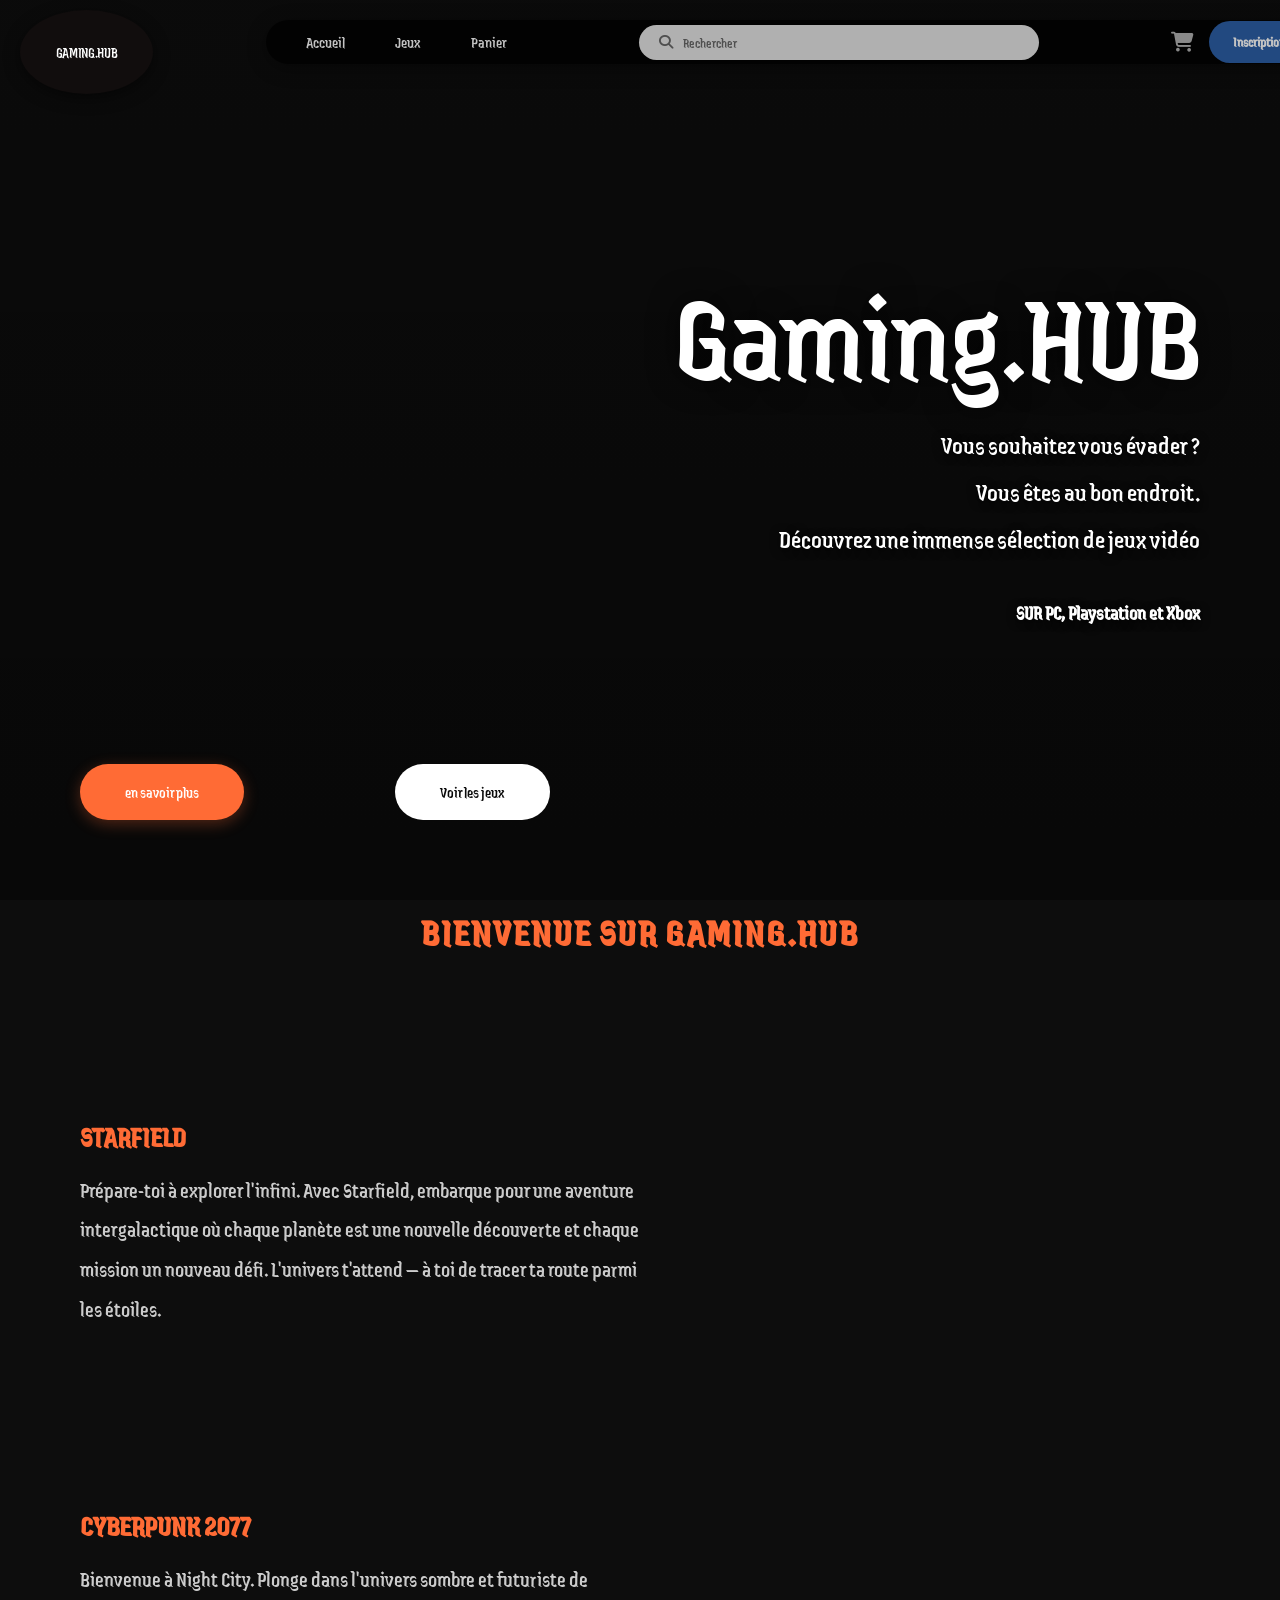
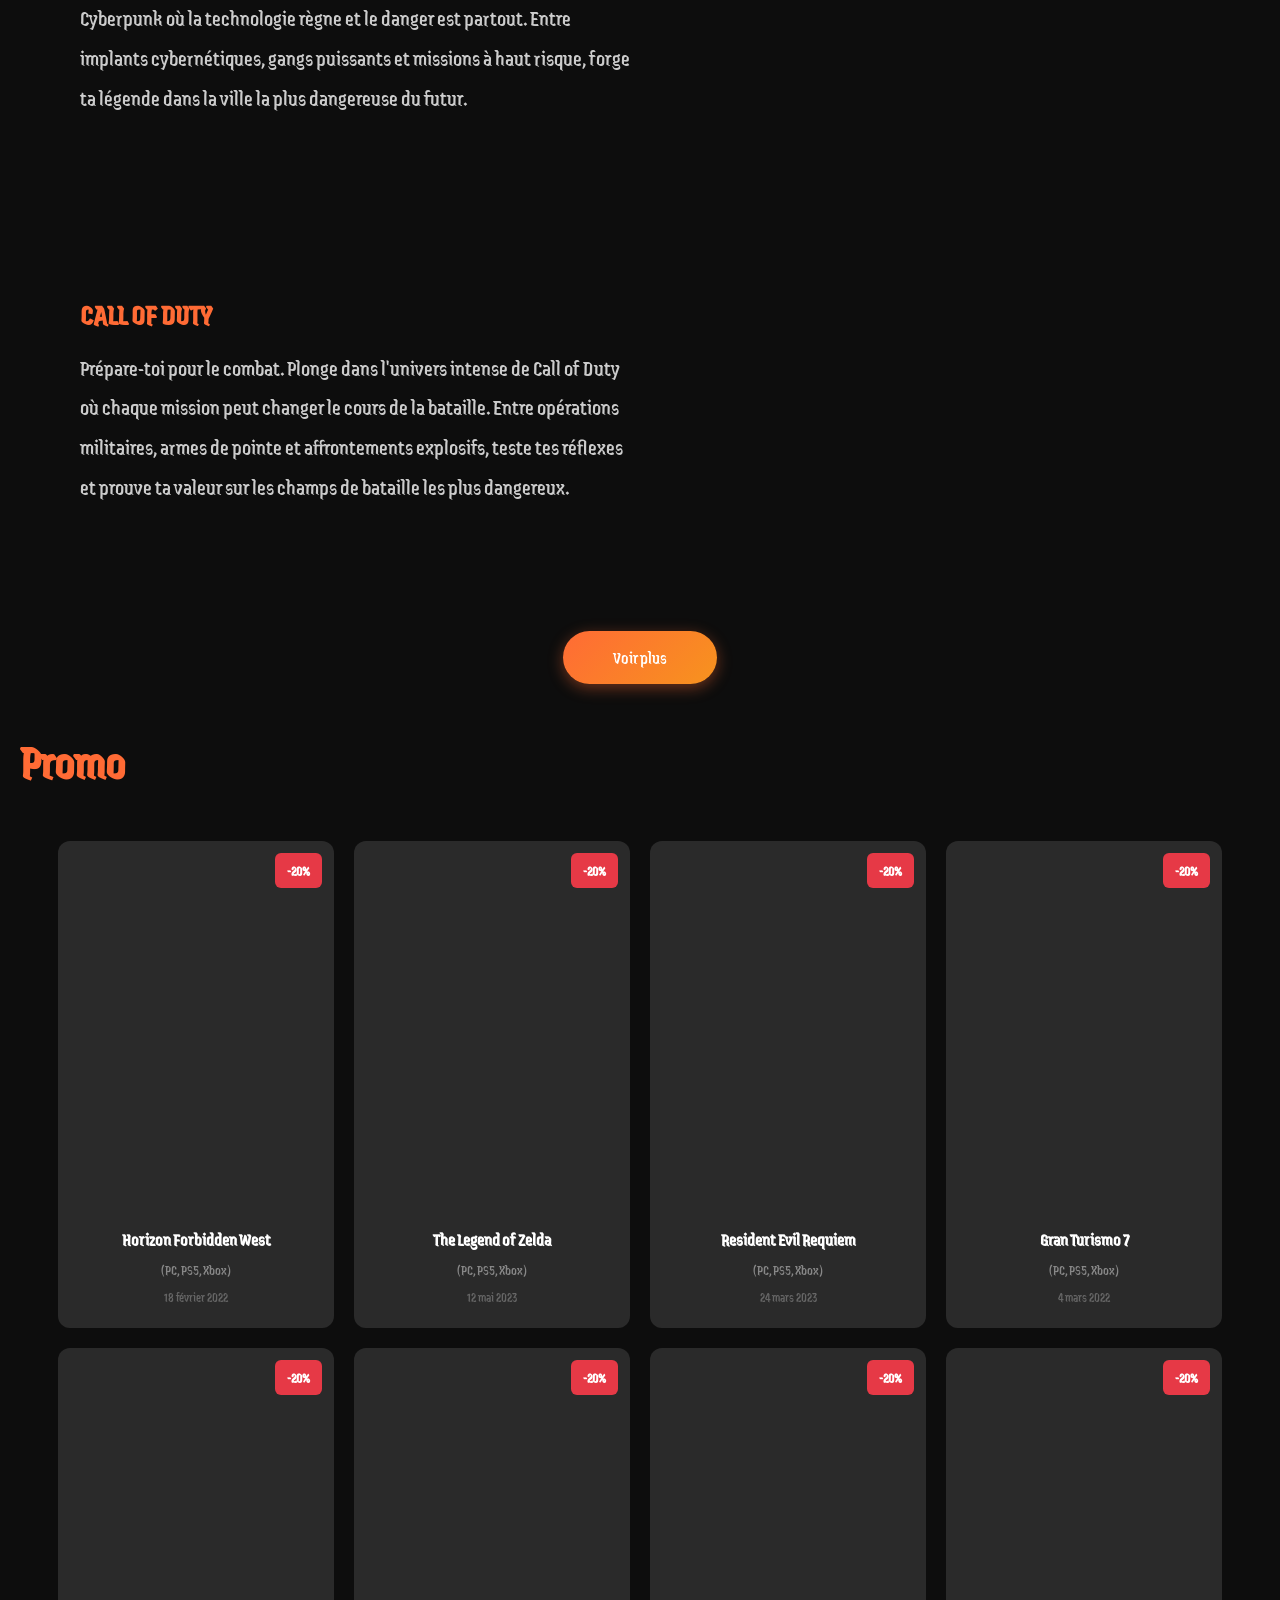
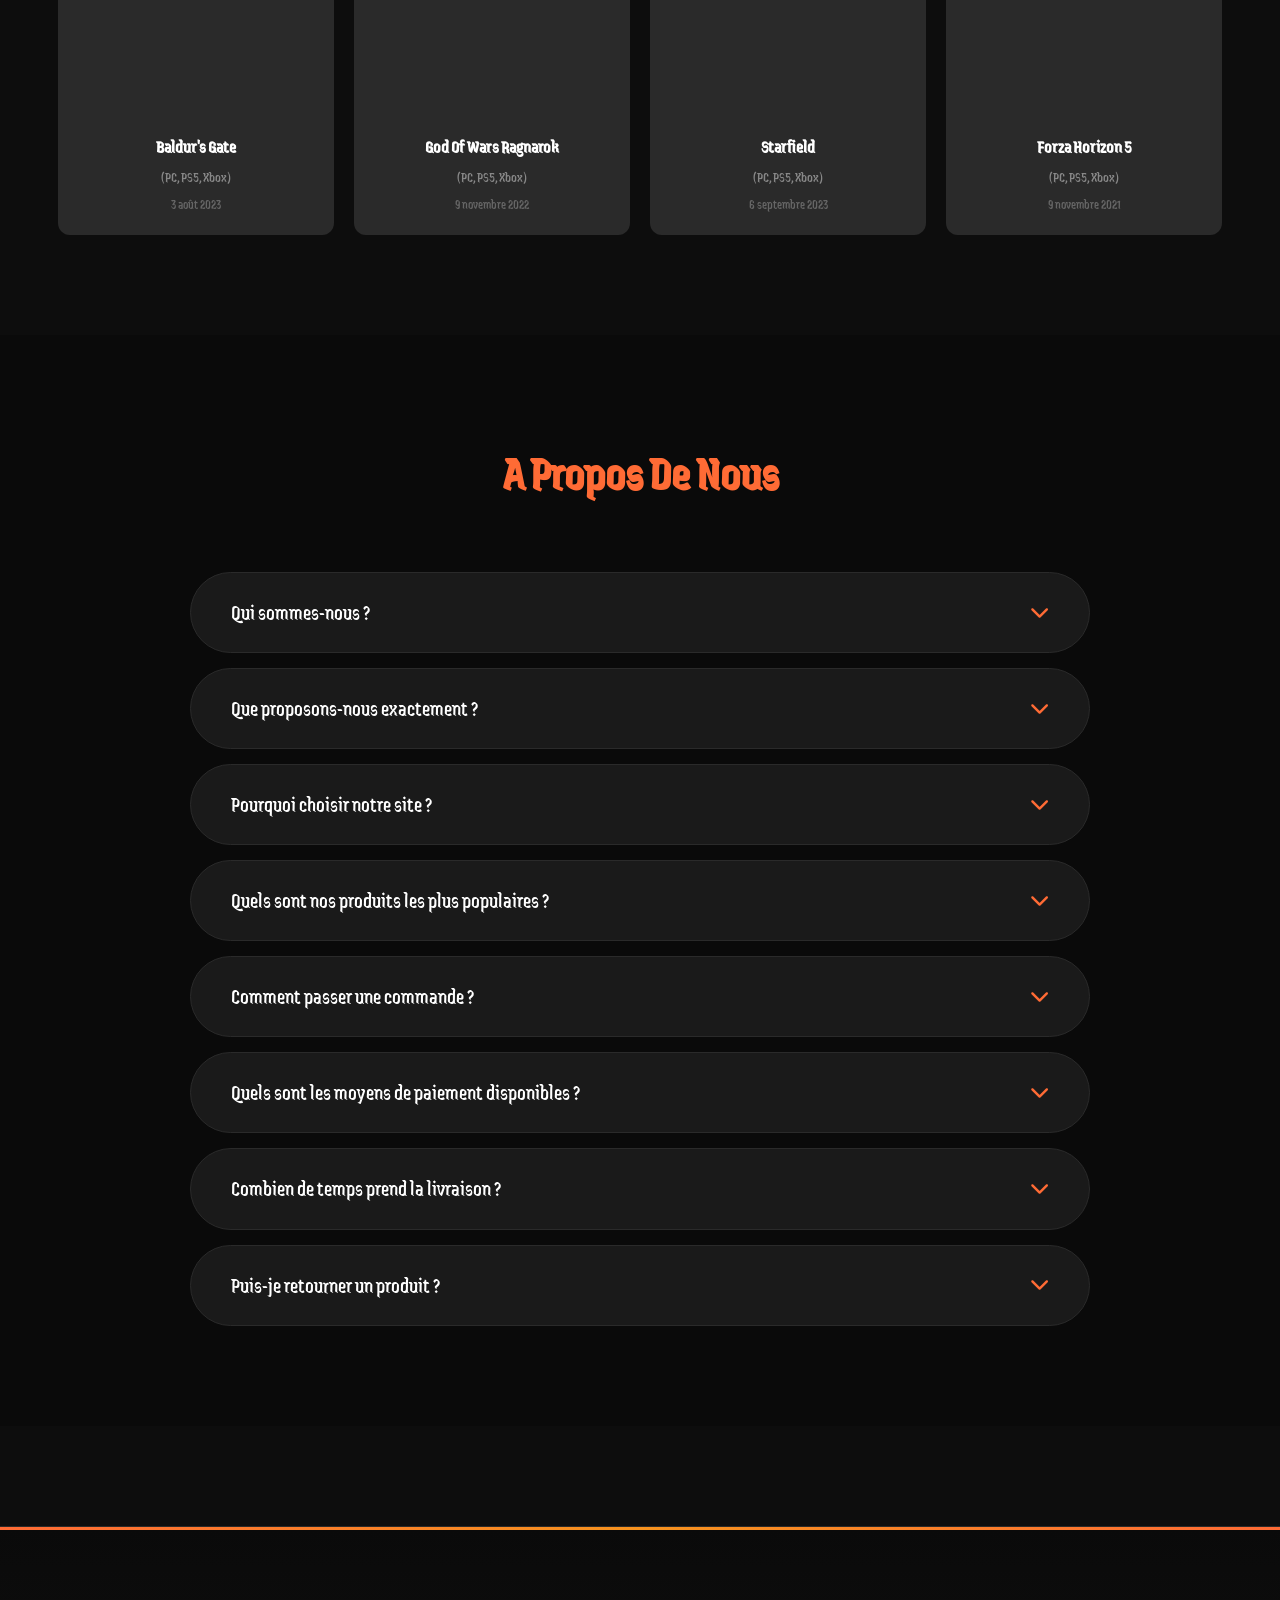
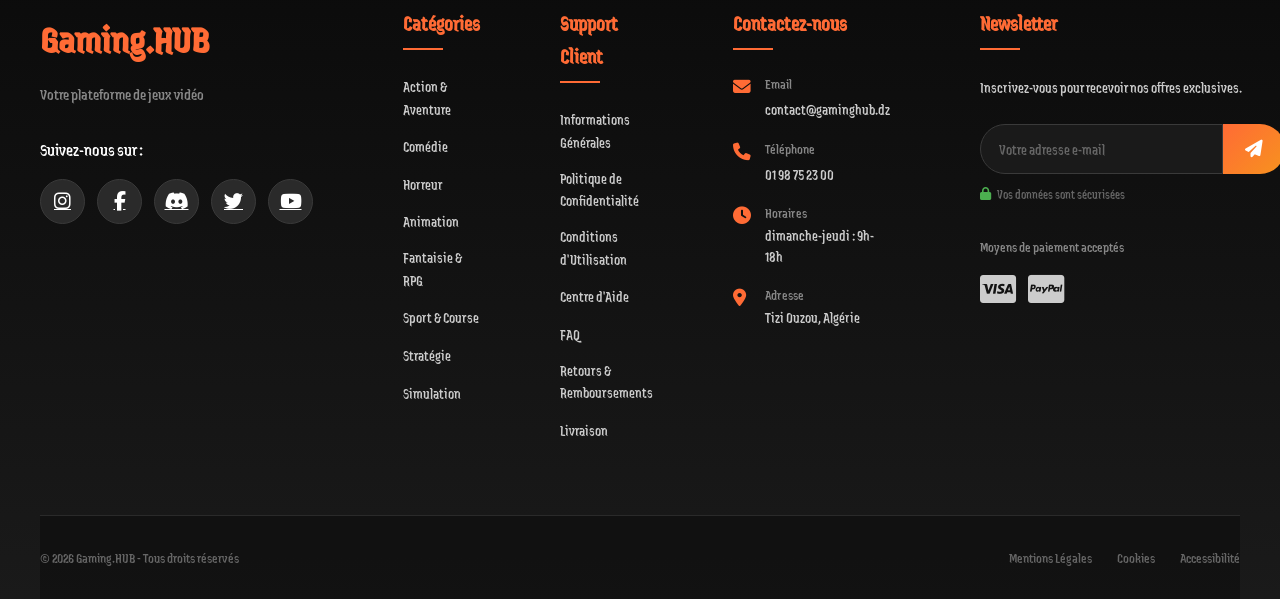
==== commit 92c81822: "FULL UI design" ====
--- a/index.html
+++ b/index.html
@@ -233,7 +233,7 @@
             </div>
             <div class="footer-bottom">
                 <div class="footer-bottom-content">
-                    <p>&copy; 2024 Gaming.HUB - Tous droits réservés</p>
+                    <p>&copy; 2026 Gaming.HUB - Tous droits réservés</p>
                     <div class="footer-legal">
                         <a href="#">Mentions Légales</a>
                         <a href="#">Cookies</a>
@@ -244,8 +244,38 @@
         </div>
     </footer>
 
+    <!-- ===== MODAL GAME INFO AVEC VIDÉO ===== -->
+    <div class="modal-overlay" id="gameModal">
+        <div class="modal-content">
+            <button class="modal-close" id="modalClose">&times;</button>
+            <div class="modal-body">
+                <div class="modal-video-container" id="modalGameVideo">
+                    <!-- Vidéo YouTube/Vimeo sera injectée ici -->
+                </div>
+                <div class="modal-info">
+                    <h2 class="modal-title" id="modalGameTitle"></h2>
+                    <p class="modal-description" id="modalGameDescription"></p>
+                    <div class="modal-meta">
+                        <div class="modal-platforms">
+                            <i class="fas fa-gamepad"></i>
+                            <span id="modalGamePlatforms"></span>
+                        </div>
+                        <div class="modal-price">
+                            <span class="price-final" id="modalGamePrice"></span>
+                            <span class="price-original" id="modalGameOriginalPrice"></span>
+                            <span class="discount-badge-modal" id="modalGameDiscount"></span>
+                        </div>
+                    </div>
+                    <button class="btn-add-to-cart-modal" id="modalAddToCart">
+                        <i class="fas fa-shopping-cart"></i> Ajouter au panier
+                    </button>
+                </div>
+            </div>
+        </div>
+    </div>
+  <script src="../javascript/panier.js"></script>
     <script src="javascript/script.js"></script>
-    <script src="../javascript/panier.js"></script>
+
     <script>
         const searchToggle = document.getElementById('mob-search-toggle');
         const mobileSearchBar = document.getElementById('mobileSearchBar');
--- a/style/main.css
+++ b/style/main.css
@@ -611,7 +611,7 @@
 .footer-column:nth-child(3) { animation-delay: 0.3s; }
 .footer-column:nth-child(4) { animation-delay: 0.4s; }
 
-/* ════ MOBILE ONLY — cachés sur desktop ════ */
+
 .mobile-topbar,
 .mobile-search-bar,
 .mobile-bottom-bar,
@@ -620,7 +620,7 @@
     display: none;
 }
 
-/* ════ MOBILE ≤ 768px ════ */
+
 @media (max-width: 768px) {
 
     .logo-circle,
@@ -766,7 +766,7 @@
         white-space: nowrap;
     }
 
-    /* CONTAINER */
+   
     .container { padding: 16px 0 20px !important; max-width: 100% !important; }
 
     .welcome-title {
@@ -774,7 +774,7 @@
         padding: 0 12px !important; letter-spacing: 1px !important;
     }
 
-    /* GAMES GRID MOBILE */
+ 
     .games-grid {
         display: flex !important;
         flex-direction: column !important;
@@ -782,12 +782,12 @@
         padding: 0 12px !important;
     }
 
-    /* ── RDR2 : CACHÉ DANS LE MOBILE ── */
+    
     .game-card.featured[data-game="rdr2"] {
         display: none !important;
     }
 
-    /* ── Autres jeux : layout horizontal compact ── */
+    
     .game-card[data-game="starfield"],
     .game-card.reverse[data-game="cyberpunk"],
     .game-card[data-game="cod"] {
@@ -912,7 +912,7 @@
     .footer-legal { flex-wrap: wrap !important; justify-content: center !important; gap: 14px !important; }
     .footer-bottom { padding-bottom: 90px !important; }
 
-    /* BOTTOM BAR */
+   
     .mobile-bottom-bar {
         display: flex; justify-content: space-around; align-items: center;
         position: fixed; bottom: 0; left: 0; right: 0;
@@ -936,4 +936,335 @@
         width: 7px; height: 7px; background: #ff6b35;
         border-radius: 50%; border: 1.5px solid #0a0a0a;
     }
+}
+
+
+.modal-overlay {
+    position: fixed;
+    top: 0; left: 0; right: 0; bottom: 0;
+    background: rgba(0, 0, 0, 0.85);
+    display: flex;
+    align-items: center;
+    justify-content: center;
+    z-index: 3000;
+    opacity: 0;
+    visibility: hidden;
+    transition: all 0.3s ease;
+    padding: 20px;
+}
+
+.modal-overlay.active {
+    opacity: 1;
+    visibility: visible;
+}
+
+.modal-content {
+    background: linear-gradient(145deg, #1a1a1a, #0f0f0f);
+    border-radius: 24px;
+    max-width: 900px;
+    width: 100%;
+    max-height: 90vh;
+    overflow-y: auto;
+    position: relative;
+    border: 1px solid #2a2a2a;
+    box-shadow: 0 20px 60px rgba(0, 0, 0, 0.6);
+    transform: scale(0.95);
+    transition: transform 0.3s ease;
+}
+
+.modal-overlay.active .modal-content {
+    transform: scale(1);
+}
+
+.modal-close {
+    position: absolute;
+    top: 15px;
+    right: 20px;
+    background: #2a2a2a;
+    border: none;
+    color: #fff;
+    font-size: 28px;
+    width: 40px;
+    height: 40px;
+    border-radius: 50%;
+    cursor: pointer;
+    z-index: 10;
+    display: flex;
+    align-items: center;
+    justify-content: center;
+    transition: all 0.2s;
+}
+
+.modal-close:hover {
+    background: #ff6b35;
+    transform: rotate(90deg);
+}
+
+.modal-body {
+    display: grid;
+    grid-template-columns: 1fr 1.2fr;
+    gap: 0;
+}
+
+.modal-video-container {
+    position: relative;
+    width: 100%;
+    height: 100%;
+    min-height: 400px;
+    background: #000;
+    border-radius: 24px 0 0 24px;
+    overflow: hidden;
+}
+
+.modal-video-poster {
+    position: absolute;
+    inset: 0;
+    background-size: cover !important;
+    background-position: center !important;
+    background-repeat: no-repeat !important;
+    border-radius: 24px 0 0 24px;
+    cursor: pointer;
+    transition: opacity 0.3s ease;
+}
+
+.modal-video-poster-overlay {
+    position: absolute;
+    inset: 0;
+    background: linear-gradient(to top, rgba(0,0,0,0.6), transparent 60%);
+    border-radius: 24px 0 0 24px;
+}
+
+.modal-video-play-btn {
+    position: absolute;
+    top: 50%;
+    left: 50%;
+    transform: translate(-50%, -50%);
+    width: 80px;
+    height: 80px;
+    background: rgba(255, 107, 53, 0.95);
+    border: none;
+    border-radius: 50%;
+    display: flex;
+    align-items: center;
+    justify-content: center;
+    cursor: pointer;
+    transition: all 0.3s ease;
+    box-shadow: 0 8px 25px rgba(255, 107, 53, 0.5);
+    z-index: 5;
+}
+
+.modal-video-play-btn:hover {
+    transform: translate(-50%, -50%) scale(1.1);
+    background: rgba(255, 107, 53, 1);
+    box-shadow: 0 12px 35px rgba(255, 107, 53, 0.7);
+}
+
+.modal-video-play-btn i {
+    color: #fff;
+    font-size: 1.8rem;
+    margin-left: 4px;
+}
+
+.modal-video-iframe {
+    position: absolute;
+    inset: 0;
+    width: 100%;
+    height: 100%;
+    border: none;
+    border-radius: 24px 0 0 24px;
+    z-index: 3;
+}
+
+.modal-video-loading {
+    position: absolute;
+    inset: 0;
+    display: flex;
+    align-items: center;
+    justify-content: center;
+    background: rgba(0,0,0,0.8);
+    z-index: 4;
+    border-radius: 24px 0 0 24px;
+}
+
+.modal-video-loading.hidden { display: none; }
+
+.spinner {
+    width: 50px;
+    height: 50px;
+    border: 4px solid rgba(255,107,53,0.3);
+    border-top-color: #ff6b35;
+    border-radius: 50%;
+    animation: spin 1s linear infinite;
+}
+
+@keyframes spin { to { transform: rotate(360deg); } }
+
+.modal-info {
+    padding: 30px 40px;
+    display: flex;
+    flex-direction: column;
+    justify-content: center;
+    gap: 20px;
+}
+
+.modal-title {
+    font-family: 'Jaini Purva', cursive;
+    font-size: 2rem;
+    color: #ff6b35;
+    margin: 0;
+    text-transform: uppercase;
+    line-height: 1.2;
+}
+
+.modal-description {
+    font-family: 'Jaini Purva', cursive;
+    font-size: 1.1rem;
+    color: #ccc;
+    line-height: 1.7;
+    margin: 0;
+    white-space: pre-line;
+}
+
+.modal-meta {
+    display: flex;
+    flex-direction: column;
+    gap: 12px;
+    padding: 15px 0;
+    border-top: 1px solid #2a2a2a;
+    border-bottom: 1px solid #2a2a2a;
+}
+
+.modal-platforms {
+    display: flex;
+    align-items: center;
+    gap: 10px;
+    font-family: 'Jaini Purva', cursive;
+    color: #888;
+    font-size: 1rem;
+}
+
+.modal-platforms i { color: #ff6b35; }
+
+.modal-price {
+    display: flex;
+    align-items: center;
+    gap: 15px;
+    flex-wrap: wrap;
+}
+
+.price-final {
+    font-family: 'Jaini Purva', cursive;
+    font-size: 1.8rem;
+    color: #4CAF50;
+    font-weight: 700;
+}
+
+.price-original {
+    font-family: 'Jaini Purva', cursive;
+    font-size: 1.2rem;
+    color: #666;
+    text-decoration: line-through;
+}
+
+.discount-badge-modal {
+    background: #e63946;
+    color: #fff;
+    padding: 4px 12px;
+    border-radius: 6px;
+    font-weight: 700;
+    font-size: 0.9rem;
+    font-family: 'Jaini Purva', cursive;
+}
+
+.btn-add-to-cart-modal {
+    font-family: 'Jaini Purva', cursive;
+    background: linear-gradient(135deg, #ff6b35, #f7931e);
+    color: #fff;
+    border: none;
+    padding: 14px 30px;
+    border-radius: 30px;
+    font-size: 1.1rem;
+    cursor: pointer;
+    transition: all 0.3s;
+    display: inline-flex;
+    align-items: center;
+    gap: 10px;
+    align-self: flex-start;
+    box-shadow: 0 4px 15px rgba(255,107,53,0.4);
+}
+
+.btn-add-to-cart-modal:hover {
+    transform: translateY(-3px);
+    box-shadow: 0 8px 25px rgba(255,107,53,0.6);
+}
+
+
+body.modal-open {
+    overflow: hidden !important;
+    position: fixed !important;
+    width: 100% !important;
+    top: var(--scroll-top, 0) !important;
+}
+
+body:not(.modal-open) {
+    overflow: auto !important;
+    position: static !important;
+    width: auto !important;
+    top: auto !important;
+}
+
+@media (max-width: 768px) {
+    body.modal-open {
+        touch-action: none;
+        -webkit-overflow-scrolling: auto;
+    }
+}
+
+
+@media (max-width: 768px) {
+    .modal-body { grid-template-columns: 1fr; }
+    .modal-video-container { min-height: 220px; border-radius: 24px 24px 0 0; }
+    .modal-video-poster, .modal-video-iframe { border-radius: 24px 24px 0 0; }
+    .modal-info { padding: 20px 25px; }
+    .modal-title { font-size: 1.5rem; }
+    .modal-description { font-size: 1rem; }
+    .modal-price { font-size: 1.5rem; }
+    .modal-close { top: 10px; right: 10px; width: 35px; height: 35px; font-size: 24px; }
+    .modal-video-play-btn { width: 60px; height: 60px; }
+    .modal-video-play-btn i { font-size: 1.4rem; }
+}
+
+@media (max-width: 768px) {
+
+   
+    .promo-grid {
+        overflow-x: auto !important;
+        overflow-y: hidden !important;          
+        -webkit-overflow-scrolling: touch !important;  
+        overscroll-behavior-x: contain !important;     
+        touch-action: pan-x !important;               
+        scroll-behavior: smooth;
+        -webkit-backface-visibility: hidden;
+        backface-visibility: hidden;
+    }
+
+    
+    .games-grid {
+        -webkit-overflow-scrolling: touch !important;
+        overscroll-behavior: contain !important;
+    }
+
+    
+    .promo-card,
+    .game-card {
+        -webkit-user-select: none;
+        user-select: none;
+        -webkit-tap-highlight-color: transparent;
+    }
+
+   
+    html, body {
+        -webkit-overflow-scrolling: touch !important;
+        overscroll-behavior-y: contain !important;
+    }
 }
